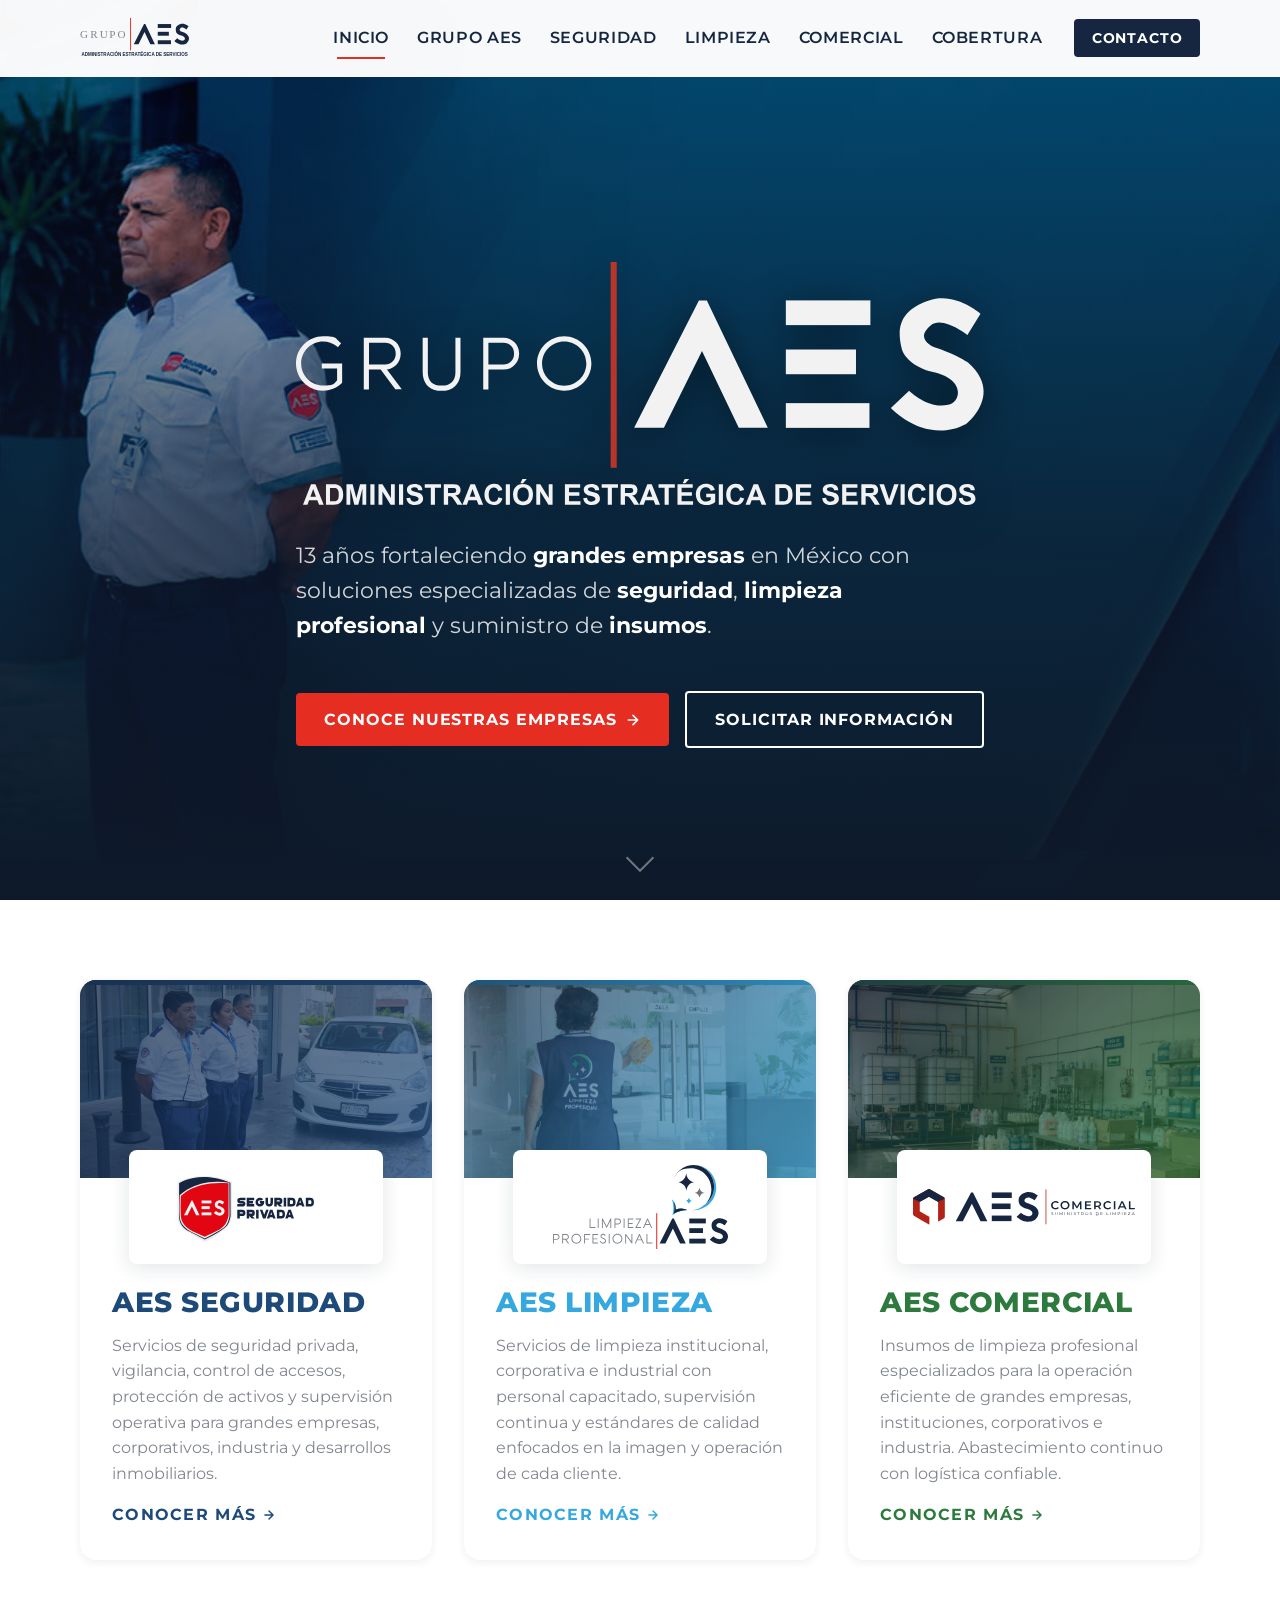
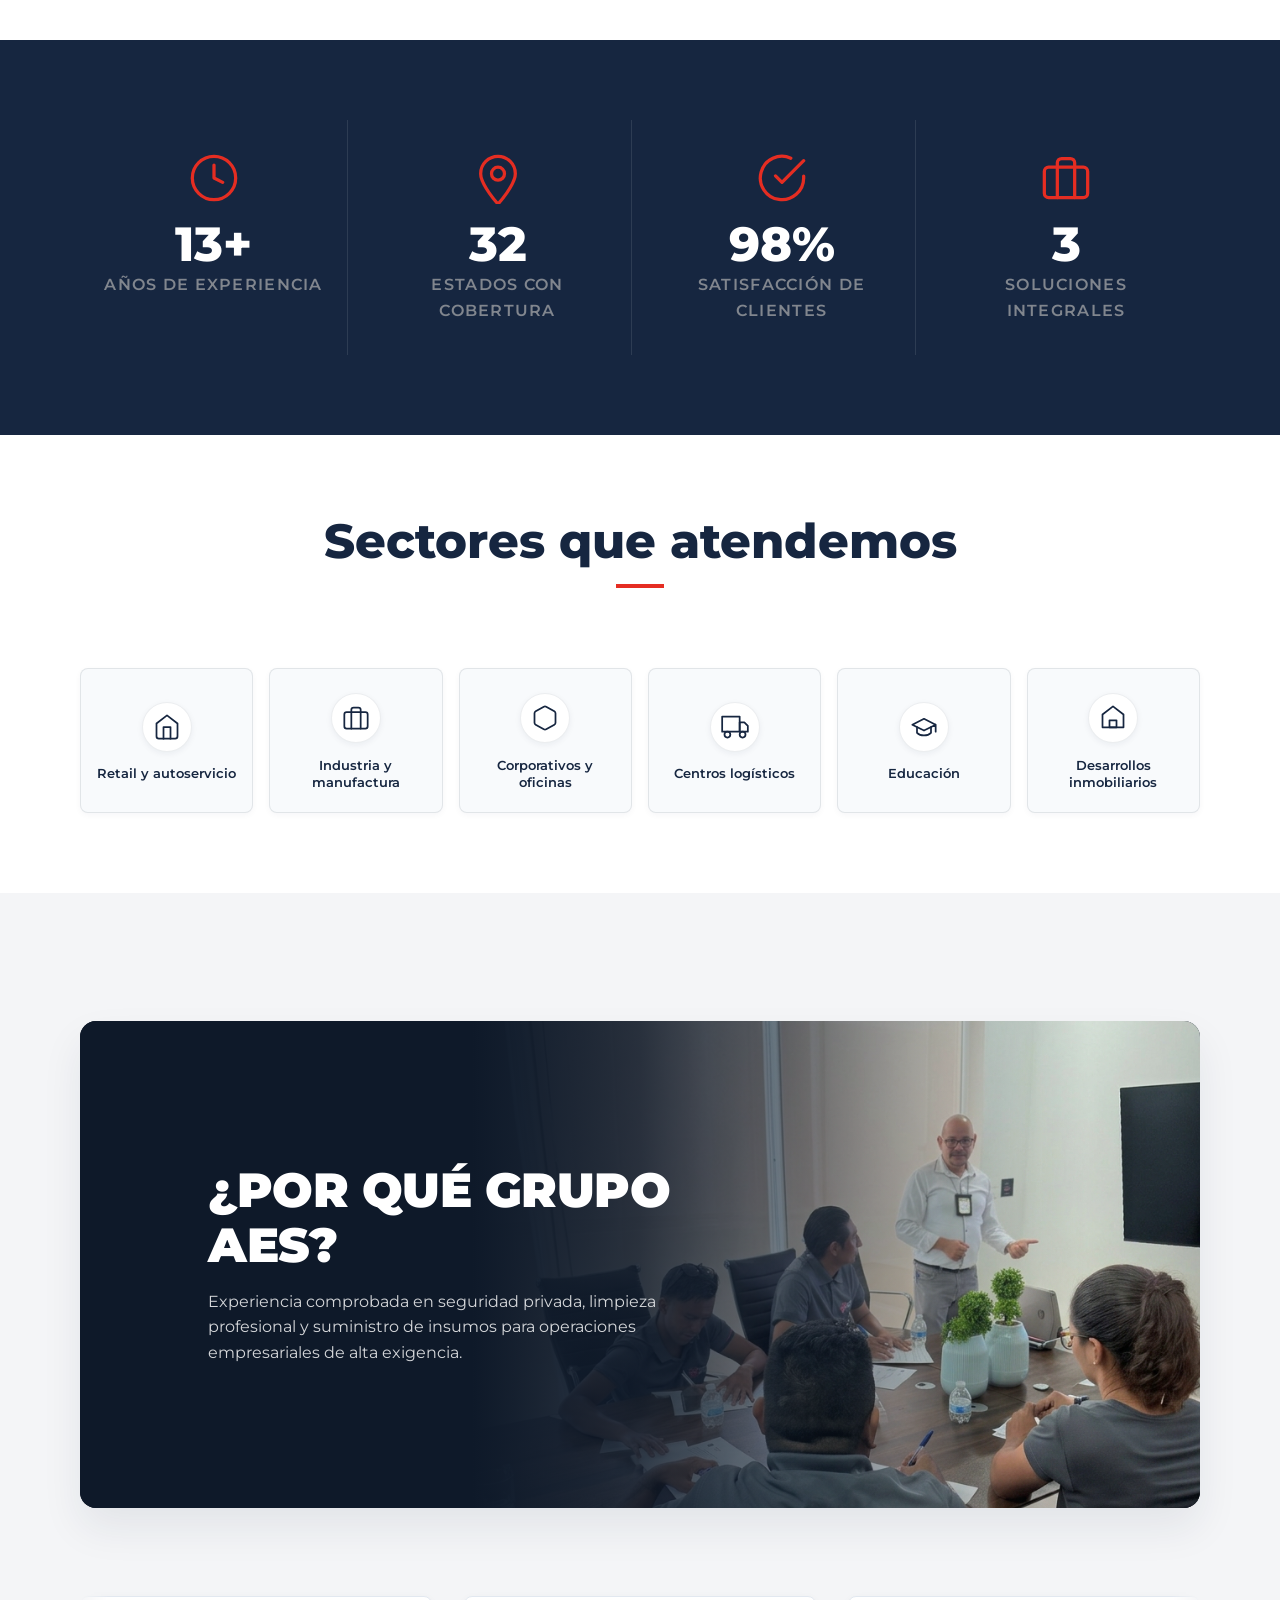
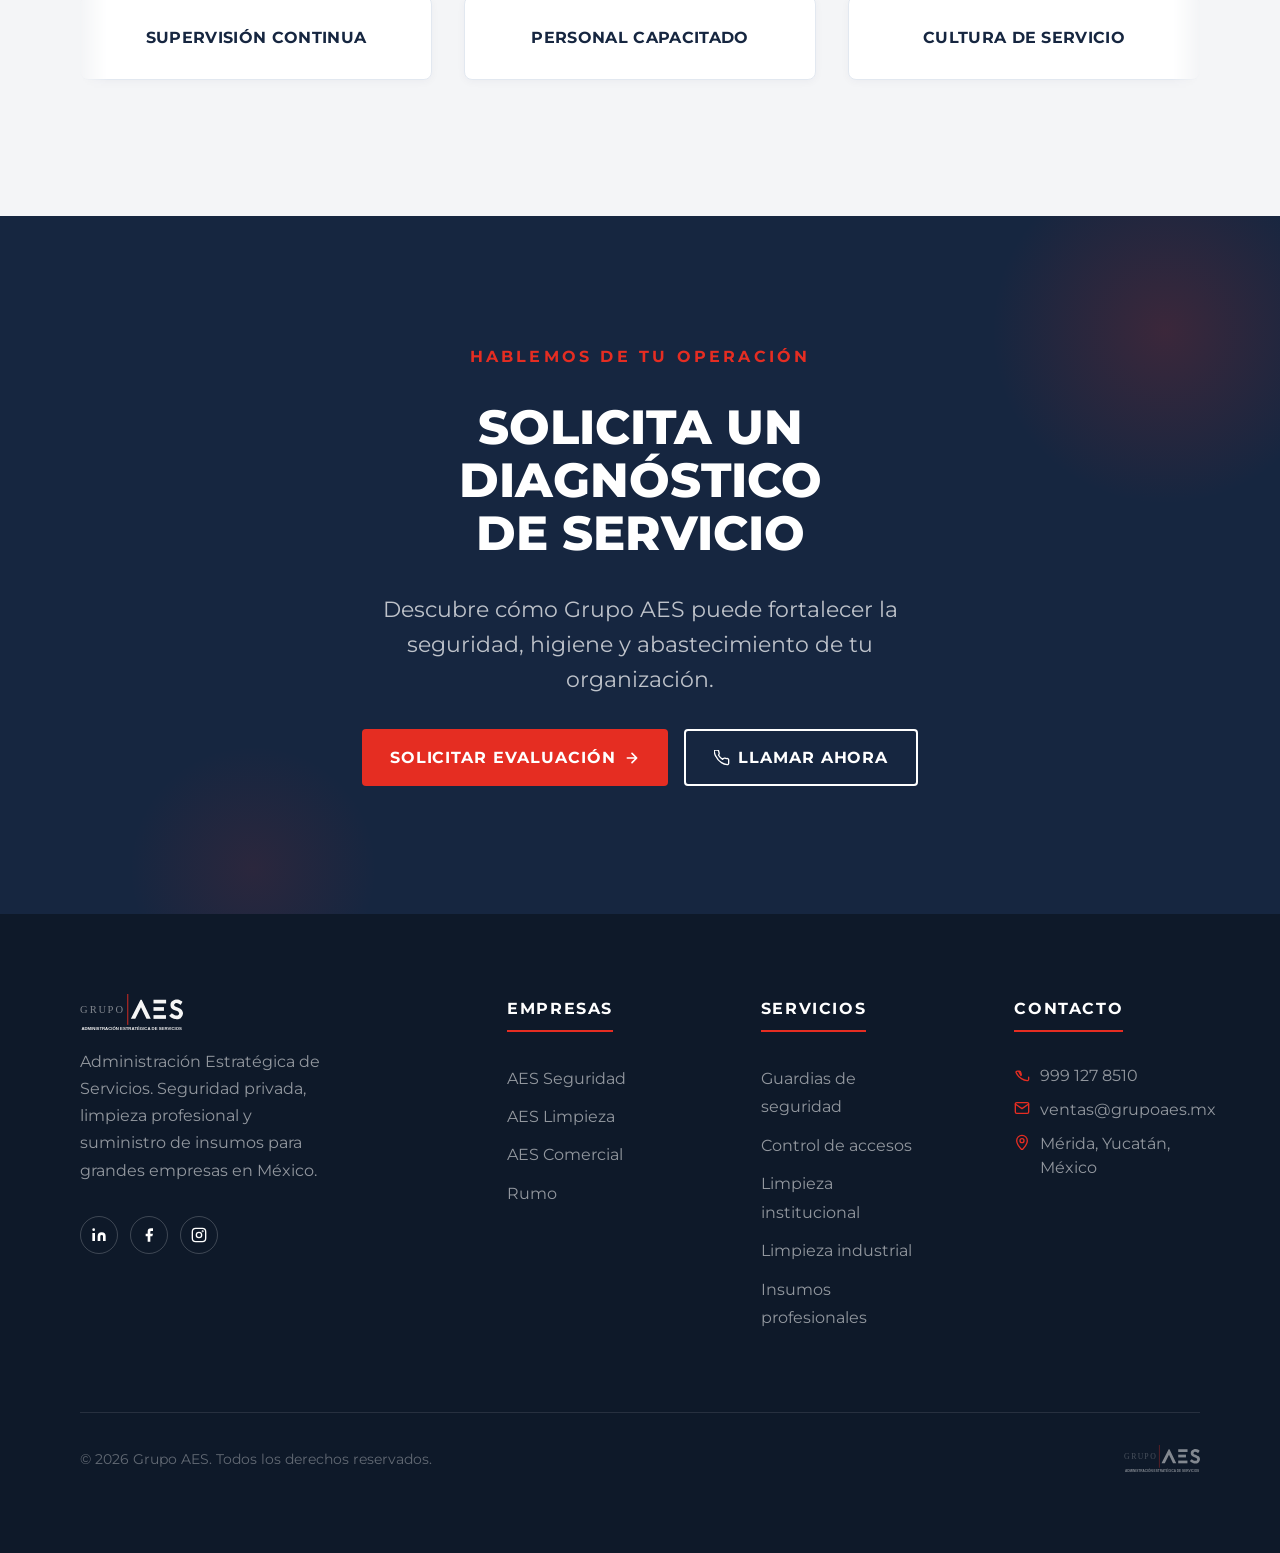
==== docs/index.html @ 46107d0e "feat(home): convert diferenciadores cards to infinite auto-scrolling carousel with pause on hover" ====
<!DOCTYPE html>
<html lang="es-MX">

<head>
  <meta charset="UTF-8">
  <meta name="viewport" content="width=device-width, initial-scale=1.0">
  <meta name="description"
    content="Grupo AES — Administración Estratégica de Servicios. Seguridad privada, limpieza profesional y suministro de insumos para grandes empresas en México. 13 años de experiencia.">

  <!-- SEO -->
  <title>Grupo AES | Seguridad Privada, Limpieza Profesional y Suministro de Insumos para Grandes Empresas</title>
  <link rel="canonical" href="https://grupoaes.mx/">

  <!-- Google Fonts -->
  <link rel="preconnect" href="https://fonts.googleapis.com">
  <link rel="preconnect" href="https://fonts.gstatic.com" crossorigin>
  <link
    href="https://fonts.googleapis.com/css2?family=Montserrat:ital,wght@0,300;0,400;0,500;0,600;0,700;1,300;1,400;1,500;1,600;1,700&display=swap"
    rel="stylesheet">

  <!-- Styles -->
  <link rel="stylesheet" href="css/styles.css">

  <!-- Reveal animation styles -->
  <style>
    .reveal {
      opacity: 0;
      transform: translateY(24px);
      transition: opacity 0.6s ease, transform 0.6s ease;
    }

    .reveal.revealed {
      opacity: 1;
      transform: none;
    }

    .reveal--delay-1 {
      transition-delay: 0.1s;
    }

    .reveal--delay-2 {
      transition-delay: 0.2s;
    }

    .reveal--delay-3 {
      transition-delay: 0.3s;
    }

    .reveal--delay-4 {
      transition-delay: 0.4s;
    }
  </style>
</head>

<body>

  <!-- ============================================================ -->
  <!-- HEADER / NAV                                                  -->
  <!-- ============================================================ -->
  <header class="site-header" role="banner">
    <div class="container">
      <div class="header-inner">

        <!-- Logo -->
        <a href="#inicio" class="site-logo" aria-label="Grupo AES — Inicio">
          <img src="assets/logos/grupo-aes-claro.svg" alt="Grupo AES — Administración Estratégica de Servicios"
            width="220" height="40" fetchpriority="high">
        </a>

        <!-- Nav -->
        <nav class="site-nav" id="main-nav" aria-label="Navegación principal">
          <a class="nav-link active" href="#inicio">Inicio</a>
          <a class="nav-link" href="#empresas">Grupo AES</a>
          <a class="nav-link" href="seguridad.html">Seguridad</a>
          <a class="nav-link" href="limpieza.html">Limpieza</a>
          <a class="nav-link" href="comercial.html">Comercial</a>
          <a class="nav-link" href="#industrias">Cobertura</a>
          <a class="nav-cta" href="#contacto">Contacto</a>
        </nav>

        <!-- Hamburger (mobile) -->
        <button class="nav-toggle" aria-expanded="false" aria-controls="main-nav" aria-label="Abrir menú de navegación">
          <span class="nav-toggle__bar"></span>
          <span class="nav-toggle__bar"></span>
          <span class="nav-toggle__bar"></span>
        </button>

      </div>
    </div>
  </header>


  <!-- ============================================================ -->
  <!-- HERO                                                          -->
  <!-- ============================================================ -->
  <section id="inicio" class="hero">

    <!-- Background image (Fallback) -->
    <img class="hero__bg" src="assets/images/home_hero.jpg" alt="" role="presentation" width="1920" height="1080"
      fetchpriority="high" loading="eager">

    <!-- Background video (YouTube Loop via JS without playlist param) -->
    <div class="hero__video-wrapper" aria-hidden="true">
      <div id="hero-yt-player"></div>
    </div>

    <!-- Overlay gradient -->
    <div class="hero__overlay" aria-hidden="true"></div>

    <div class="container">
      <div class="hero__content">

        <!-- H1 SEO con Logo Central -->
        <h1 class="hero__title hero__title--logo">
          <img src="assets/logos/aes-oscuro-central.svg" alt="Grupo AES — Administración Estratégica de Servicios"
            class="hero__brand-logo-img" width="760" height="269" fetchpriority="high" loading="eager">
          <span class="sr-only">Grupo AES — Administración Estratégica de Servicios</span>
        </h1>

        <p class="hero__subtitle">
          13 años fortaleciendo <strong>grandes empresas</strong> en México con soluciones especializadas
          de <strong>seguridad</strong>, <strong>limpieza profesional</strong> y suministro de <strong>insumos</strong>.
        </p>

        <div class="hero__actions">
          <a href="#empresas" class="btn btn--primary">
            Conoce nuestras empresas
            <svg width="16" height="16" viewBox="0 0 24 24" fill="none" stroke="currentColor" stroke-width="2.5"
              stroke-linecap="round" stroke-linejoin="round" aria-hidden="true">
              <path d="M5 12h14M12 5l7 7-7 7" />
            </svg>
          </a>
          <a href="#contacto" class="btn btn--outline">Solicitar información</a>
        </div>

      </div>
    </div>

    <!-- Scroll indicator -->
    <div class="hero__scroll" aria-hidden="true">
      <span class="hero__scroll-arrow"></span>
    </div>

  </section>


  <!-- ============================================================ -->
  <!-- NUESTRAS EMPRESAS                                             -->
  <!-- ============================================================ -->
  <section id="empresas" class="section empresas">
    <div class="container">

      <div class="empresas__grid">

        <!-- AES Seguridad -->
        <article id="seguridad" class="empresa-card empresa-card--seguridad reveal reveal--delay-1">
          <div class="empresa-card__image-wrap">
            <span class="empresa-card__accent"></span>
            <div class="empresa-card__overlay"></div>
            <img src="assets/images/nuesttras_empresas_aes_seguridad.jpg"
              alt="Guardia de seguridad en acceso corporativo — AES Seguridad" width="600" height="450" loading="lazy">
          </div>
          <div class="empresa-card__body">
            <div class="empresa-card__logo-badge">
              <img class="empresa-card__logo" src="assets/logos/aes-seguridad.svg" alt="AES Seguridad" width="180"
                height="36" loading="lazy">
            </div>
            <h3 class="empresa-card__title">AES Seguridad</h3>
            <p class="empresa-card__desc">
              Servicios de seguridad privada, vigilancia, control de accesos, protección
              de activos y supervisión operativa para grandes empresas, corporativos, industria
              y desarrollos inmobiliarios.
            </p>
            <a href="seguridad.html" class="empresa-card__link">
              Conocer más
              <svg class="arrow" width="14" height="14" viewBox="0 0 24 24" fill="none" stroke="currentColor"
                stroke-width="2.5" stroke-linecap="round" stroke-linejoin="round" aria-hidden="true">
                <path d="M5 12h14M12 5l7 7-7 7" />
              </svg>
            </a>
          </div>
        </article>

        <!-- AES Limpieza -->
        <article id="limpieza" class="empresa-card empresa-card--limpieza reveal reveal--delay-2">
          <div class="empresa-card__image-wrap">
            <span class="empresa-card__accent"></span>
            <div class="empresa-card__overlay"></div>
            <img src="assets/images/nuestras_empresas_aes_limpieza.jpg"
              alt="Personal de limpieza profesional en oficina — AES Limpieza" width="600" height="450" loading="lazy">
          </div>
          <div class="empresa-card__body">
            <div class="empresa-card__logo-badge">
              <img class="empresa-card__logo" src="assets/logos/aes-limpieza.svg" alt="AES Limpieza" width="180"
                height="36" loading="lazy">
            </div>
            <h3 class="empresa-card__title">AES Limpieza</h3>
            <p class="empresa-card__desc">
              Servicios de limpieza institucional, corporativa e industrial con personal
              capacitado, supervisión continua y estándares de calidad enfocados en la
              imagen y operación de cada cliente.
            </p>
            <a href="limpieza.html" class="empresa-card__link">
              Conocer más
              <svg class="arrow" width="14" height="14" viewBox="0 0 24 24" fill="none" stroke="currentColor"
                stroke-width="2.5" stroke-linecap="round" stroke-linejoin="round" aria-hidden="true">
                <path d="M5 12h14M12 5l7 7-7 7" />
              </svg>
            </a>
          </div>
        </article>

        <!-- AES Comercial -->
        <article id="comercial" class="empresa-card empresa-card--comercial reveal reveal--delay-3">
          <div class="empresa-card__image-wrap">
            <span class="empresa-card__accent"></span>
            <div class="empresa-card__overlay"></div>
            <img src="assets/images/nuestras_empresas_aes_comercial.jpg"
              alt="Almacén con insumos organizados — AES Comercial" width="600" height="450" loading="lazy">
          </div>
          <div class="empresa-card__body">
            <div class="empresa-card__logo-badge">
              <img class="empresa-card__logo" src="assets/logos/aes-comercial-azul.svg" alt="AES Comercial" width="180"
                height="36" loading="lazy">
            </div>
            <h3 class="empresa-card__title">AES Comercial</h3>
            <p class="empresa-card__desc">
              Insumos de limpieza profesional especializados para la operación eficiente
              de grandes empresas, instituciones, corporativos e industria. Abastecimiento continuo
              con logística confiable.
            </p>
            <a href="comercial.html" class="empresa-card__link">
              Conocer más
              <svg class="arrow" width="14" height="14" viewBox="0 0 24 24" fill="none" stroke="currentColor"
                stroke-width="2.5" stroke-linecap="round" stroke-linejoin="round" aria-hidden="true">
                <path d="M5 12h14M12 5l7 7-7 7" />
              </svg>
            </a>
            <!-- Rumo submarca badge - Oculto temporalmente hasta registro oficial de marca
          <span class="empresa-card__submarca">
            <img src="assets/logos/rumo.svg" alt="" width="36" height="14" loading="lazy" aria-hidden="true">
            Incluye marca Rumo
          </span>
          -->
          </div>
        </article>

      </div>
    </div>
  </section>


  <!-- ============================================================ -->
  <!-- DIFERENCIADORES                                               -->
  <!-- ============================================================ -->
  <section class="diferenciadores" aria-label="Nuestros diferenciadores">
    <div class="container">
      <div class="diferenciadores__grid">

        <div class="diferenciador-item reveal">
          <div class="diferenciador-item__icon" aria-hidden="true">
            <svg viewBox="0 0 24 24" fill="none" stroke="currentColor" stroke-width="1.5" stroke-linecap="round"
              stroke-linejoin="round">
              <circle cx="12" cy="12" r="10" />
              <polyline points="12 6 12 12 16 14" />
            </svg>
          </div>
          <span class="diferenciador-item__value">13+</span>
          <span class="diferenciador-item__label">Años de experiencia</span>
        </div>

        <div class="diferenciador-item reveal reveal--delay-1">
          <div class="diferenciador-item__icon" aria-hidden="true">
            <svg viewBox="0 0 24 24" fill="none" stroke="currentColor" stroke-width="1.5" stroke-linecap="round"
              stroke-linejoin="round">
              <circle cx="12" cy="10" r="3" />
              <path d="M12 2a8 8 0 0 0-8 8c0 5.25 8 14 8 14s8-8.75 8-14a8 8 0 0 0-8-8z" />
            </svg>
          </div>
          <span class="diferenciador-item__value">32</span>
          <span class="diferenciador-item__label">Estados con cobertura</span>
        </div>

        <div class="diferenciador-item reveal reveal--delay-2">
          <div class="diferenciador-item__icon" aria-hidden="true">
            <svg viewBox="0 0 24 24" fill="none" stroke="currentColor" stroke-width="1.5" stroke-linecap="round"
              stroke-linejoin="round">
              <path d="M22 11.08V12a10 10 0 1 1-5.93-9.14" />
              <polyline points="22 4 12 14.01 9 11.01" />
            </svg>
          </div>
          <span class="diferenciador-item__value">98%</span>
          <span class="diferenciador-item__label">Satisfacción de clientes</span>
        </div>

        <div class="diferenciador-item reveal reveal--delay-3">
          <div class="diferenciador-item__icon" aria-hidden="true">
            <svg viewBox="0 0 24 24" fill="none" stroke="currentColor" stroke-width="1.5" stroke-linecap="round"
              stroke-linejoin="round">
              <rect x="2" y="7" width="20" height="14" rx="2" ry="2" />
              <path d="M16 21V5a2 2 0 0 0-2-2h-4a2 2 0 0 0-2 2v16" />
            </svg>
          </div>
          <span class="diferenciador-item__value">3</span>
          <span class="diferenciador-item__label">Soluciones integrales</span>
        </div>

      </div>
    </div>
  </section>


  <!-- ============================================================ -->
  <!-- INDUSTRIAS QUE ATENDEMOS                                     -->
  <!-- ============================================================ -->
  <section id="industrias" class="section industrias">
    <div class="container">

      <div class="industrias__header reveal">
        <h2 class="section-title">Sectores que atendemos</h2>
        <div class="section-divider section-divider--center"></div>
      </div>

      <div class="industrias__grid">

        <div class="industria-item reveal reveal--delay-1" data-industry="retail" role="button" tabindex="0"
          aria-expanded="false" aria-controls="industrias-details">
          <div class="industria-item__icon" aria-hidden="true">
            <svg viewBox="0 0 24 24" fill="none" stroke="currentColor" stroke-width="1.5" stroke-linecap="round"
              stroke-linejoin="round">
              <path d="M3 9l9-7 9 7v11a2 2 0 01-2 2H5a2 2 0 01-2-2z" />
              <polyline points="9 22 9 12 15 12 15 22" />
            </svg>
          </div>
          <span class="industria-item__label">Retail y autoservicio</span>
        </div>

        <div class="industria-item reveal reveal--delay-1" data-industry="manufactura" role="button" tabindex="0"
          aria-expanded="false" aria-controls="industrias-details">
          <div class="industria-item__icon" aria-hidden="true">
            <svg viewBox="0 0 24 24" fill="none" stroke="currentColor" stroke-width="1.5" stroke-linecap="round"
              stroke-linejoin="round">
              <rect x="2" y="7" width="20" height="14" rx="2" ry="2" />
              <path d="M16 21V5a2 2 0 00-2-2h-4a2 2 0 00-2 2v16" />
            </svg>
          </div>
          <span class="industria-item__label">Industria y manufactura</span>
        </div>

        <div class="industria-item reveal reveal--delay-2" data-industry="corporativo" role="button" tabindex="0"
          aria-expanded="false" aria-controls="industrias-details">
          <div class="industria-item__icon" aria-hidden="true">
            <svg viewBox="0 0 24 24" fill="none" stroke="currentColor" stroke-width="1.5" stroke-linecap="round"
              stroke-linejoin="round">
              <path
                d="M21 16V8a2 2 0 00-1-1.73l-7-4a2 2 0 00-2 0l-7 4A2 2 0 003 8v8a2 2 0 001 1.73l7 4a2 2 0 002 0l7-4A2 2 0 0021 16z" />
            </svg>
          </div>
          <span class="industria-item__label">Corporativos y oficinas</span>
        </div>

        <div class="industria-item reveal reveal--delay-2" data-industry="logistica" role="button" tabindex="0"
          aria-expanded="false" aria-controls="industrias-details">
          <div class="industria-item__icon" aria-hidden="true">
            <svg viewBox="0 0 24 24" fill="none" stroke="currentColor" stroke-width="1.5" stroke-linecap="round"
              stroke-linejoin="round">
              <rect x="1" y="3" width="15" height="13" />
              <polygon points="16 8 20 8 23 11 23 16 16 16 16 8" />
              <circle cx="5.5" cy="18.5" r="2.5" />
              <circle cx="18.5" cy="18.5" r="2.5" />
            </svg>
          </div>
          <span class="industria-item__label">Centros logísticos</span>
        </div>

        <div class="industria-item reveal reveal--delay-3" data-industry="educacion" role="button" tabindex="0"
          aria-expanded="false" aria-controls="industrias-details">
          <div class="industria-item__icon" aria-hidden="true">
            <svg viewBox="0 0 24 24" fill="none" stroke="currentColor" stroke-width="1.5" stroke-linecap="round"
              stroke-linejoin="round">
              <path d="M22 10v6M2 10l10-5 10 5-10 5z" />
              <path d="M6 12v5c3 3 9 3 12 0v-5" />
            </svg>
          </div>
          <span class="industria-item__label">Educación</span>
        </div>

        <div class="industria-item reveal reveal--delay-3" data-industry="inmobiliario" role="button" tabindex="0"
          aria-expanded="false" aria-controls="industrias-details">
          <div class="industria-item__icon" aria-hidden="true">
            <svg viewBox="0 0 24 24" fill="none" stroke="currentColor" stroke-width="1.5" stroke-linecap="round"
              stroke-linejoin="round">
              <polygon points="3 9 12 2 21 9 21 20 3 20 3 9" />
              <rect x="9" y="14" width="6" height="6" rx="0" />
            </svg>
          </div>
          <span class="industria-item__label">Desarrollos inmobiliarios</span>
        </div>

      </div>

      <!-- Modal de Detalles de Industrias -->
      <div class="industrias__modal" id="industrias-modal" aria-hidden="true" role="dialog"
        aria-labelledby="industrias-title">
        <div class="industrias__modal-backdrop" id="industrias-backdrop"></div>
        <div class="industrias__modal-content">
          <button class="industrias__modal-close" id="industrias-close" aria-label="Cerrar detalles">
            <svg viewBox="0 0 24 24" fill="none" stroke="currentColor" stroke-width="2" stroke-linecap="round"
              stroke-linejoin="round">
              <line x1="18" y1="6" x2="6" y2="18" />
              <line x1="6" y1="6" x2="18" y2="18" />
            </svg>
          </button>
          <div class="industrias__modal-layout">
            <div class="industrias__modal-image-col">
              <img id="industrias-modal-img" class="industrias__modal-img" src="" alt="">
            </div>
            <div class="industrias__modal-info-col">
              <h3 class="industrias__modal-title" id="industrias-title"></h3>
              <div class="industrias__modal-grid">
                <div class="industrias__modal-col col-seguridad">
                  <div class="col-header">
                    <span class="col-header__icon col-header__icon--seguridad" aria-hidden="true">
                      <svg viewBox="0 0 24 24" fill="none" stroke="currentColor" stroke-width="2.5"
                        stroke-linecap="round" stroke-linejoin="round">
                        <path d="M12 22s8-4 8-10V5l-8-3-8 3v7c0 6 8 10 8 10z" />
                      </svg>
                    </span>
                    AES Seguridad
                  </div>
                  <p class="col-text" id="ind-desc-seguridad"></p>
                </div>
                <div class="industrias__modal-col col-limpieza">
                  <div class="col-header">
                    <span class="col-header__icon col-header__icon--limpieza" aria-hidden="true">
                      <svg viewBox="0 0 24 24" fill="none" stroke="currentColor" stroke-width="2.5"
                        stroke-linecap="round" stroke-linejoin="round">
                        <circle cx="12" cy="12" r="10" />
                        <path d="M8 12s1 2 4 2 4-2 4-2" />
                        <line x1="9" y1="9" x2="9.01" y2="9" />
                        <line x1="15" y1="9" x2="15.01" y2="9" />
                      </svg>
                    </span>
                    AES Limpieza
                  </div>
                  <p class="col-text" id="ind-desc-limpieza"></p>
                </div>
                <div class="industrias__modal-col col-comercial">
                  <div class="col-header">
                    <span class="col-header__icon col-header__icon--comercial" aria-hidden="true">
                      <svg viewBox="0 0 24 24" fill="none" stroke="currentColor" stroke-width="2.5"
                        stroke-linecap="round" stroke-linejoin="round">
                        <path d="M6 2L3 6v14a2 2 0 002 2h14a2 2 0 002-2V6l-3-4z" />
                        <line x1="3" y1="6" x2="21" y2="6" />
                        <path d="M16 10a4 4 0 01-8 0" />
                      </svg>
                    </span>
                    AES Comercial
                  </div>
                  <p class="col-text" id="ind-desc-comercial"></p>
                </div>
              </div>
            </div>
          </div>
        </div>
      </div>
    </div>
  </section>


  <!-- ============================================================ -->
  <!-- ¿POR QUÉ GRUPO AES?                                          -->
  <!-- ============================================================ -->
  <section class="section por-que">
    <div class="container">

      <!-- Banner Cinemático Principal con Texto Superpuesto (2:1 en desktop) -->
      <div class="por-que__banner reveal">
        <img src="assets/images/home_por_que_aes.jpg" alt="Equipo profesional de Grupo AES en operaciones y supervisión"
          width="1200" height="600" loading="lazy">
        <!-- Overlay de degradado horizontal (izquierda semiopaca a derecha transparente) -->
        <div class="por-que__banner-overlay"></div>

        <!-- Contenido superpuesto sobre la foto -->
        <div class="por-que__banner-content">
          <h2 class="por-que__banner-title">¿Por qué Grupo AES?</h2>
          <p class="por-que__banner-subtitle">
            Experiencia comprobada en seguridad privada, limpieza profesional y suministro de insumos para operaciones
            empresariales de alta exigencia.
          </p>
        </div>
      </div>

      <!-- Carrusel Infinito de Diferenciadores (Tarjetas) -->
      <div class="por-que__carousel reveal reveal--delay-2" aria-label="Diferenciadores de Grupo AES">
        <div class="por-que__track">
          <!-- Grupo 1 -->
          <div class="por-que__track-group">
            <div class="por-que__card">
              <h3 class="por-que__card-title">Supervisión continua</h3>
            </div>
            <div class="por-que__card">
              <h3 class="por-que__card-title">Personal capacitado</h3>
            </div>
            <div class="por-que__card">
              <h3 class="por-que__card-title">Cultura de servicio</h3>
            </div>
            <div class="por-que__card">
              <h3 class="por-que__card-title">Atención personalizada</h3>
            </div>
            <div class="por-que__card">
              <h3 class="por-que__card-title">Soluciones integrales</h3>
            </div>
            <div class="por-que__card">
              <h3 class="por-que__card-title">Enfoque preventivo</h3>
            </div>
          </div>
          <!-- Grupo 2 (Clon para bucle continuo infinito) -->
          <div class="por-que__track-group" aria-hidden="true">
            <div class="por-que__card">
              <h3 class="por-que__card-title">Supervisión continua</h3>
            </div>
            <div class="por-que__card">
              <h3 class="por-que__card-title">Personal capacitado</h3>
            </div>
            <div class="por-que__card">
              <h3 class="por-que__card-title">Cultura de servicio</h3>
            </div>
            <div class="por-que__card">
              <h3 class="por-que__card-title">Atención personalizada</h3>
            </div>
            <div class="por-que__card">
              <h3 class="por-que__card-title">Soluciones integrales</h3>
            </div>
            <div class="por-que__card">
              <h3 class="por-que__card-title">Enfoque preventivo</h3>
            </div>
          </div>
        </div>
      </div>
    </div>
  </section>


  <!-- ============================================================ -->
  <!-- CTA FINAL                                                     -->
  <!-- ============================================================ -->
  <section id="contacto" class="cta-final">
    <div class="container">
      <div class="cta-final__inner reveal">
        <span class="cta-final__label">Hablemos de tu operación</span>
        <h2 class="cta-final__title">
          Solicita un diagnóstico<br>de servicio
        </h2>
        <p class="cta-final__body">
          Descubre cómo Grupo AES puede fortalecer la seguridad, higiene y abastecimiento
          de tu organización.
        </p>
        <div class="cta-final__actions">
          <a href="mailto:ventas@grupoaes.mx" class="btn btn--primary">
            Solicitar evaluación
            <svg width="16" height="16" viewBox="0 0 24 24" fill="none" stroke="currentColor" stroke-width="2.5"
              stroke-linecap="round" stroke-linejoin="round" aria-hidden="true">
              <path d="M5 12h14M12 5l7 7-7 7" />
            </svg>
          </a>
          <a href="tel:+529991278510" class="btn btn--outline">
            <svg width="16" height="16" viewBox="0 0 24 24" fill="none" stroke="currentColor" stroke-width="2"
              stroke-linecap="round" stroke-linejoin="round" aria-hidden="true">
              <path
                d="M22 16.92v3a2 2 0 01-2.18 2 19.79 19.79 0 01-8.63-3.07A19.5 19.5 0 013.07 9.8 19.79 19.79 0 01.18 1.18 2 2 0 012 0h3a2 2 0 012 1.72c.127.96.361 1.903.7 2.81a2 2 0 01-.45 2.11L6.91 7.91a16 16 0 006.07 6.07l1.27-1.27a2 2 0 012.11-.45c.907.339 1.85.573 2.81.7A2 2 0 0122 14.92z" />
            </svg>
            Llamar ahora
          </a>
        </div>
      </div>
    </div>
  </section>


  <!-- ============================================================ -->
  <!-- FOOTER                                                        -->
  <!-- ============================================================ -->
  <footer class="site-footer" role="contentinfo">
    <div class="container">

      <div class="footer-grid">

        <!-- Brand -->
        <div class="footer-brand">
          <img class="footer-brand__logo" src="assets/logos/grupo-aes-oscuro.svg" alt="Grupo AES" width="200"
            height="38" loading="lazy">
          <p class="footer-brand__desc">
            Administración Estratégica de Servicios. Seguridad privada, limpieza
            profesional y suministro de insumos para grandes empresas en México.
          </p>
          <div class="footer-socials">
            <!-- LinkedIn -->
            <a href="#" class="footer-social-link" aria-label="LinkedIn de Grupo AES">
              <svg viewBox="0 0 24 24" fill="currentColor" aria-hidden="true">
                <path d="M16 8a6 6 0 016 6v7h-4v-7a2 2 0 00-2-2 2 2 0 00-2 2v7h-4v-7a6 6 0 016-6zM2 9h4v12H2z" />
                <circle cx="4" cy="4" r="2" />
              </svg>
            </a>
            <!-- Facebook -->
            <a href="#" class="footer-social-link" aria-label="Facebook de Grupo AES">
              <svg viewBox="0 0 24 24" fill="currentColor" aria-hidden="true">
                <path d="M18 2h-3a5 5 0 00-5 5v3H7v4h3v8h4v-8h3l1-4h-4V7a1 1 0 011-1h3z" />
              </svg>
            </a>
            <!-- Instagram -->
            <a href="#" class="footer-social-link" aria-label="Instagram de Grupo AES">
              <svg viewBox="0 0 24 24" fill="none" stroke="currentColor" stroke-width="2" stroke-linecap="round"
                stroke-linejoin="round" aria-hidden="true">
                <rect x="2" y="2" width="20" height="20" rx="5" ry="5" />
                <circle cx="12" cy="12" r="4" />
                <circle cx="17.5" cy="6.5" r="0.5" fill="currentColor" />
              </svg>
            </a>
          </div>
        </div>

        <!-- Empresas -->
        <div class="footer-col">
          <h3 class="footer-col__title">Empresas</h3>
          <ul class="footer-col__links">
            <li><a class="footer-col__link" href="#">AES Seguridad</a></li>
            <li><a class="footer-col__link" href="#">AES Limpieza</a></li>
            <li><a class="footer-col__link" href="#">AES Comercial</a></li>
            <li><a class="footer-col__link" href="#">Rumo</a></li>
          </ul>
        </div>

        <!-- Servicios -->
        <div class="footer-col">
          <h3 class="footer-col__title">Servicios</h3>
          <ul class="footer-col__links">
            <li><a class="footer-col__link" href="#">Guardias de seguridad</a></li>
            <li><a class="footer-col__link" href="#">Control de accesos</a></li>
            <li><a class="footer-col__link" href="#">Limpieza institucional</a></li>
            <li><a class="footer-col__link" href="#">Limpieza industrial</a></li>
            <li><a class="footer-col__link" href="#">Insumos profesionales</a></li>
          </ul>
        </div>

        <!-- Contacto -->
        <div class="footer-col">
          <h3 class="footer-col__title">Contacto</h3>
          <div class="footer-contact-item">
            <svg viewBox="0 0 24 24" fill="none" stroke="currentColor" stroke-width="2" stroke-linecap="round"
              stroke-linejoin="round" aria-hidden="true">
              <path
                d="M22 16.92v3a2 2 0 01-2.18 2 19.79 19.79 0 01-8.63-3.07A19.5 19.5 0 013.07 9.8a2 2 0 012-2.18h3a2 2 0 012 1.72c.127.96.361 1.903.7 2.81a2 2 0 01-.45 2.11L6.91 7.91" />
            </svg>
            <span>999 127 8510</span>
          </div>
          <div class="footer-contact-item">
            <svg viewBox="0 0 24 24" fill="none" stroke="currentColor" stroke-width="2" stroke-linecap="round"
              stroke-linejoin="round" aria-hidden="true">
              <path d="M4 4h16c1.1 0 2 .9 2 2v12c0 1.1-.9 2-2 2H4c-1.1 0-2-.9-2-2V6c0-1.1.9-2 2-2z" />
              <polyline points="22,6 12,13 2,6" />
            </svg>
            <span>ventas@grupoaes.mx</span>
          </div>
          <div class="footer-contact-item">
            <svg viewBox="0 0 24 24" fill="none" stroke="currentColor" stroke-width="2" stroke-linecap="round"
              stroke-linejoin="round" aria-hidden="true">
              <circle cx="12" cy="10" r="3" />
              <path d="M12 2a8 8 0 0 0-8 8c0 5.25 8 14 8 14s8-8.75 8-14a8 8 0 0 0-8-8z" />
            </svg>
            <span>Mérida, Yucatán, México</span>
          </div>
        </div>

      </div>

      <!-- Bottom bar -->
      <div class="footer-bottom">
        <span class="footer-bottom__copy">
          &copy; 2026 Grupo AES. Todos los derechos reservados.
        </span>
        <div class="footer-bottom__logo">
          <img src="assets/logos/grupo-aes-oscuro.svg" alt="Grupo AES" width="100" height="20" loading="lazy">
        </div>
      </div>

    </div>
  </footer>


  <!-- Scripts -->
  <script src="js/main.js?v=1.0.1" defer></script>

</body>

</html>
---- docs/css/styles.css ----
/* ============================================================
   GRUPO AES — BOCETO HOME
   styles.css — Design tokens, reset, layout, componentes
   ============================================================ */

/* ------------------------------------------------------------ */
/* 1. DESIGN TOKENS                                             */
/* ------------------------------------------------------------ */
:root {
  /* Brand — Grupo AES */
  --color-navy:       #162640;
  --color-navy-dark:  #0e1929;
  --color-navy-mid:   #1f3557;
  --color-red:        #e52d22;
  --color-red-dark:   #c02218;
  --color-gray:       #81868e;
  --color-gray-light: #d4d6d9;
  --color-light:      #f4f5f7;
  --color-white:      #ffffff;

  /* Empresa accent colors */
  --color-seguridad:  #1e4a7a;
  --color-limpieza:   #35a8e0;
  --color-comercial:  #2d7a3e;

  /* Typography */
  --font-heading:  'Montserrat', sans-serif;
  --font-body:     'Montserrat', sans-serif;

  /* Font sizes (fluid with clamp) */
  --text-xs:   clamp(0.75rem,  1.5vw, 0.875rem);
  --text-sm:   clamp(0.875rem, 2vw,   1rem);
  --text-base: clamp(1rem,     2vw,   1.125rem);
  --text-lg:   clamp(1.125rem, 2.5vw, 1.375rem);
  --text-xl:   clamp(1.25rem,  3vw,   1.75rem);
  --text-2xl:  clamp(1.5rem,   4vw,   2.25rem);
  --text-3xl:  clamp(2rem,     5vw,   3rem);
  --text-4xl:  clamp(2.5rem,   6vw,   4rem);
  --text-hero: clamp(2.75rem,  7vw,   5rem);

  /* Spacing */
  --space-xs:  0.5rem;
  --space-sm:  1rem;
  --space-md:  2rem;
  --space-lg:  3rem;
  --space-xl:  5rem;
  --space-2xl: 8rem;

  /* Layout */
  --container-max: 1200px;
  --container-pad: clamp(1rem, 5vw, 2.5rem);

  /* Radii */
  --radius-sm:  4px;
  --radius-md:  8px;
  --radius-lg:  16px;

  /* Transitions */
  --ease-default: 0.25s ease;
  --ease-slow:    0.4s ease;

  /* Shadows */
  --shadow-sm: 0 2px 8px rgba(22, 38, 64, 0.08);
  --shadow-md: 0 4px 20px rgba(22, 38, 64, 0.12);
  --shadow-lg: 0 8px 40px rgba(22, 38, 64, 0.18);
}


/* ------------------------------------------------------------ */
/* 2. RESET & BASE                                              */
/* ------------------------------------------------------------ */
*, *::before, *::after {
  box-sizing: border-box;
  margin: 0;
  padding: 0;
}

html {
  scroll-behavior: smooth;
  -webkit-text-size-adjust: 100%;
}

body {
  font-family: var(--font-body);
  font-size: var(--text-base);
  color: var(--color-navy);
  background-color: var(--color-white);
  line-height: 1.6;
  overflow-x: hidden;
}

img, svg {
  display: block;
  max-width: 100%;
}

a {
  color: inherit;
  text-decoration: none;
}

ul, ol {
  list-style: none;
}

button {
  cursor: pointer;
  border: none;
  background: none;
  font-family: inherit;
}

@media (prefers-reduced-motion: reduce) {
  *, *::before, *::after {
    animation-duration: 0.01ms !important;
    transition-duration: 0.01ms !important;
  }
}


/* ------------------------------------------------------------ */
/* 3. UTILITIES                                                  */
/* ------------------------------------------------------------ */
.container {
  max-width: var(--container-max);
  margin-inline: auto;
  padding-inline: var(--container-pad);
}

.section {
  padding-block: var(--space-xl);
}

.section--light {
  background-color: var(--color-light);
}

.section--navy {
  background-color: var(--color-navy);
  color: var(--color-white);
}

.section--navy-dark {
  background-color: var(--color-navy-dark);
  color: var(--color-white);
}

.section-label {
  font-family: var(--font-heading);
  font-size: var(--text-sm);
  font-weight: 700;
  letter-spacing: 0.15em;
  text-transform: uppercase;
  color: var(--color-red);
  display: block;
  margin-bottom: var(--space-xs);
}

.section-title {
  font-family: var(--font-heading);
  font-size: var(--text-3xl);
  font-weight: 800;
  line-height: 1.1;
  color: var(--color-navy);
}

.section-title--white {
  color: var(--color-white);
}

.section-title--center {
  text-align: center;
}

.section-divider {
  width: 48px;
  height: 4px;
  background-color: var(--color-red);
  margin-top: var(--space-sm);
}

.section-divider--center {
  margin-inline: auto;
}

/* Visually hidden (accessibility) */
.sr-only {
  position: absolute;
  width: 1px;
  height: 1px;
  overflow: hidden;
  clip: rect(0,0,0,0);
  white-space: nowrap;
}


/* ------------------------------------------------------------ */
/* 4. BUTTONS                                                    */
/* ------------------------------------------------------------ */
.btn {
  display: inline-flex;
  align-items: center;
  gap: 0.5rem;
  padding: 0.85em 1.75em;
  border-radius: var(--radius-sm);
  font-family: var(--font-heading);
  font-size: var(--text-sm);
  font-weight: 700;
  letter-spacing: 0.06em;
  text-transform: uppercase;
  transition: background-color var(--ease-default), transform var(--ease-default), box-shadow var(--ease-default);
}

.btn:hover {
  transform: translateY(-2px);
  box-shadow: var(--shadow-md);
}

.btn:active {
  transform: translateY(0);
}

.btn--primary {
  background-color: var(--color-red);
  color: var(--color-white);
}

.btn--primary:hover {
  background-color: var(--color-red-dark);
}

.btn--outline {
  background-color: transparent;
  color: var(--color-white);
  border: 2px solid var(--color-white);
}

.btn--outline:hover {
  background-color: var(--color-white);
  color: var(--color-navy);
}

.btn--ghost {
  background-color: transparent;
  color: var(--color-navy);
  padding-inline: 0;
  gap: 0.4rem;
  font-size: var(--text-sm);
}

.btn--ghost .arrow {
  transition: transform var(--ease-default);
}

.btn--ghost:hover .arrow {
  transform: translateX(4px);
}

.btn--ghost:hover {
  transform: none;
  box-shadow: none;
}


/* ------------------------------------------------------------ */
/* 5. HEADER / NAV                                              */
/* ------------------------------------------------------------ */
.site-header {
  position: fixed;
  top: 0;
  left: 0;
  right: 0;
  z-index: 1000;
  background-color: rgba(255, 255, 255, 0.97);
  backdrop-filter: blur(8px);
  -webkit-backdrop-filter: blur(8px);
  border-bottom: 1px solid transparent;
  transition: border-color var(--ease-default), box-shadow var(--ease-default);
}

.site-header.scrolled {
  border-color: var(--color-gray-light);
  box-shadow: var(--shadow-sm);
}

.header-inner {
  display: flex;
  align-items: center;
  justify-content: space-between;
  height: 76px;
  gap: var(--space-md);
}

/* Logo */
.site-logo {
  flex-shrink: 0;
}

.site-logo svg,
.site-logo img {
  height: 40px;
  width: auto;
}

/* Nav links */
.site-nav {
  display: flex;
  align-items: center;
  gap: 0.25rem;
}

.nav-link {
  font-family: var(--font-heading);
  font-size: var(--text-sm);
  font-weight: 600;
  letter-spacing: 0.04em;
  text-transform: uppercase;
  color: var(--color-navy);
  padding: 0.4em 0.75em;
  border-radius: var(--radius-sm);
  transition: color var(--ease-default), background-color var(--ease-default);
  position: relative;
}

.nav-link::after {
  content: '';
  position: absolute;
  bottom: -2px;
  left: 50%;
  width: 0;
  height: 2px;
  background-color: var(--color-red);
  transform: translateX(-50%);
  transition: width var(--ease-default);
}

.nav-link:hover::after,
.nav-link.active::after {
  width: 60%;
}

.nav-link:hover {
  color: var(--color-red);
}

.nav-cta {
  margin-left: var(--space-sm);
  background-color: var(--color-navy);
  color: var(--color-white);
  padding: 0.55em 1.25em;
  border-radius: var(--radius-sm);
  font-family: var(--font-heading);
  font-size: var(--text-xs);
  font-weight: 700;
  letter-spacing: 0.06em;
  text-transform: uppercase;
  transition: background-color var(--ease-default);
  white-space: nowrap;
}

.nav-cta:hover {
  background-color: var(--color-red);
}

/* Hamburger */
.nav-toggle {
  display: none;
  flex-direction: column;
  justify-content: center;
  gap: 5px;
  width: 40px;
  height: 40px;
  padding: 6px;
  border-radius: var(--radius-sm);
  transition: background-color var(--ease-default);
}

.nav-toggle:hover {
  background-color: var(--color-light);
}

.nav-toggle__bar {
  width: 100%;
  height: 2px;
  background-color: var(--color-navy);
  border-radius: 2px;
  transition: transform var(--ease-default), opacity var(--ease-default);
  transform-origin: center;
}

.nav-toggle[aria-expanded="true"] .nav-toggle__bar:nth-child(1) {
  transform: translateY(7px) rotate(45deg);
}

.nav-toggle[aria-expanded="true"] .nav-toggle__bar:nth-child(2) {
  opacity: 0;
}

.nav-toggle[aria-expanded="true"] .nav-toggle__bar:nth-child(3) {
  transform: translateY(-7px) rotate(-45deg);
}


/* ------------------------------------------------------------ */
/* 6. HERO                                                       */
/* ------------------------------------------------------------ */
.hero {
  position: relative;
  min-height: 100svh;
  display: flex;
  align-items: center;
  overflow: hidden;
}

.hero__bg {
  position: absolute;
  inset: 0;
  width: 100%;
  height: 100%;
  object-fit: cover;
  object-position: center;
  z-index: 0;
  /* fetchpriority="high" set in HTML */
}

.hero__video-wrapper {
  position: absolute;
  inset: 0;
  width: 100%;
  height: 100%;
  z-index: 0;
  overflow: hidden;
  pointer-events: none;
  user-select: none;
}

.hero__video {
  position: absolute;
  top: 50%;
  left: 50%;
  width: 100vw;
  height: 56.25vw; /* Aspecto 16:9 */
  min-height: 100vh;
  min-width: 177.77vh; /* Aspecto 16:9 en vh */
  transform: translate(-50%, -50%) scale(1.5); /* Escala amplia para recortar la interfaz de YouTube */
  border: 0;
  pointer-events: none;
  opacity: 0;
  transition: opacity 0.8s ease-in-out;
}

.hero__video.is-playing {
  opacity: 1;
}

.hero__overlay {
  position: absolute;
  inset: 0;
  background: linear-gradient(
    to top,
    rgba(14, 25, 41, 0.99) 0%,
    rgba(14, 25, 41, 0.75) 40%,
    rgba(14, 25, 41, 0.08) 100%
  );
  z-index: 1;
}

.hero__content {
  position: relative;
  z-index: 2;
  max-width: 760px;
  padding-top: 170px; /* offset fixed header y posicionamiento mas abajo */
  padding-bottom: 60px;
}

.hero__title--logo {
  margin-bottom: var(--space-md);
  text-transform: none;
  letter-spacing: normal;
}

.hero__brand-logo-img {
  width: 100%;
  max-width: 100%;
  height: auto;
  display: block;
  filter: drop-shadow(0 6px 20px rgba(0, 0, 0, 0.45));
}

.hero__eyebrow {
  display: flex;
  align-items: flex-start;
  gap: 0.75rem;
  margin-bottom: var(--space-sm);
}

.hero__eyebrow-line {
  width: 40px;
  height: 2px;
  background-color: var(--color-red);
  margin-top: 0.75rem; /* align with first line of text */
}

.hero__eyebrow-text {
  font-family: var(--font-heading);
  font-size: var(--text-xl);
  font-weight: 700;
  letter-spacing: 0.15em;
  text-transform: uppercase;
  color: var(--color-white);
  line-height: 1.15;
}

.hero__title {
  font-family: var(--font-heading);
  font-size: var(--text-hero);
  font-weight: 800;
  line-height: 1.15;
  color: var(--color-white);
  text-transform: uppercase;
  letter-spacing: -0.01em;
  margin-bottom: var(--space-md);
}

.hero__title span {
  color: var(--color-red);
}

.hero__title em {
  font-style: normal;
  color: var(--color-red);
}

.hero__subtitle {
  font-size: var(--text-lg);
  color: rgba(255, 255, 255, 0.82);
  max-width: 620px;
  line-height: 1.6;
  margin-bottom: var(--space-lg);
}

.hero__subtitle strong {
  color: var(--color-white);
  font-weight: 700;
}

.hero__badges {
  display: flex;
  flex-wrap: wrap;
  gap: 0.75rem;
  margin-bottom: var(--space-lg);
}

.hero__badge {
  display: flex;
  align-items: center;
  gap: 0.4rem;
  padding: 0.3em 0.85em;
  background-color: rgba(255,255,255,0.12);
  border: 1px solid rgba(255,255,255,0.2);
  border-radius: 100px;
  backdrop-filter: blur(4px);
  font-size: var(--text-xs);
  font-weight: 600;
  color: var(--color-white);
  letter-spacing: 0.04em;
}

.hero__badge-dot {
  width: 6px;
  height: 6px;
  border-radius: 50%;
  flex-shrink: 0;
}

.hero__actions {
  display: flex;
  flex-wrap: wrap;
  align-items: center;
  gap: var(--space-sm);
}

.hero__scroll {
  position: absolute;
  bottom: 2rem;
  left: 50%;
  transform: translateX(-50%);
  z-index: 2;
  display: flex;
  flex-direction: column;
  align-items: center;
  gap: 0.5rem;
  color: rgba(255,255,255,0.5);
  font-size: var(--text-xs);
  font-family: var(--font-heading);
  letter-spacing: 0.12em;
  text-transform: uppercase;
  animation: bounceDown 2s ease-in-out infinite;
}

.hero__scroll-arrow {
  width: 20px;
  height: 20px;
  border-right: 2px solid rgba(255,255,255,0.4);
  border-bottom: 2px solid rgba(255,255,255,0.4);
  transform: rotate(45deg);
}

@keyframes bounceDown {
  0%, 100% { transform: translateX(-50%) translateY(0); }
  50% { transform: translateX(-50%) translateY(8px); }
}


/* ------------------------------------------------------------ */
/* 7. NUESTRAS EMPRESAS                                          */
/* ------------------------------------------------------------ */
.empresas {
  background-color: var(--color-white);
}

.empresas__header {
  text-align: center;
  margin-bottom: var(--space-xl);
}

.empresas__header .section-title {
  font-size: clamp(2rem, 4.5vw, 3.25rem);
  letter-spacing: -0.02em;
  font-weight: 900;
}

.empresas__grid {
  display: grid;
  grid-template-columns: repeat(3, 1fr);
  gap: var(--space-md);
  transition: all var(--ease-slow);
}

.empresa-card {
  border-radius: var(--radius-lg);
  overflow: hidden;
  box-shadow: var(--shadow-sm);
  transition: transform var(--ease-slow), box-shadow var(--ease-slow), opacity var(--ease-slow), filter var(--ease-slow);
  display: flex;
  flex-direction: column;
  background-color: var(--color-white);
}

.empresas__grid:hover .empresa-card:not(:hover) {
  opacity: 0.45;
  filter: grayscale(30%) brightness(0.9);
  transform: scale(0.98);
}

.empresa-card:hover {
  transform: translateY(-8px) scale(1.02);
  box-shadow: var(--shadow-lg);
}

.empresa-card__image-wrap {
  position: relative;
  aspect-ratio: 16 / 9;
  overflow: hidden;
}

.empresa-card__image-wrap > img {
  width: 100%;
  height: 100%;
  object-fit: cover;
  transition: transform var(--ease-slow);
}

.empresa-card:hover .empresa-card__image-wrap > img {
  transform: scale(1.04);
}

/* Accent stripe at top of card via ::before on image-wrap */
.empresa-card__accent {
  position: absolute;
  top: 0;
  left: 0;
  right: 0;
  height: 5px;
  z-index: 2;
}

.empresa-card__overlay {
  position: absolute;
  inset: 0;
  z-index: 4;
  opacity: 0.85;
  transition: opacity var(--ease-slow);
}

.empresa-card:hover .empresa-card__overlay {
  opacity: 0.92;
}

.empresa-card__body {
  padding: var(--space-md);
  flex: 1;
  display: flex;
  flex-direction: column;
}

.empresa-card__logo-badge {
  position: relative;
  margin: -3.75rem auto var(--space-sm) auto;
  z-index: 5;
  background-color: var(--color-white);
  border-radius: var(--radius-md);
  box-shadow: var(--shadow-md);
  display: flex;
  align-items: center;
  justify-content: center;
  width: 280px;
  height: 114px;
  padding: 0.35rem 0.65rem;
  max-width: 88%;
  transition: transform var(--ease-slow), box-shadow var(--ease-slow);
}

.empresa-card:hover .empresa-card__logo-badge {
  transform: scale(1.05) translateY(-2px);
  box-shadow: var(--shadow-lg);
}

.empresa-card__logo {
  height: 84px;
  width: auto;
  max-width: 95%;
  object-fit: contain;
  margin: 0;
}

.empresa-card__title {
  font-family: var(--font-heading);
  font-size: var(--text-xl);
  font-weight: 800;
  text-transform: uppercase;
  letter-spacing: 0.02em;
  margin-bottom: 0.5rem;
  color: var(--color-navy);
}

.empresa-card__desc {
  font-size: var(--text-sm);
  color: var(--color-gray);
  line-height: 1.6;
  flex: 1;
  margin-bottom: var(--space-sm);
}

.empresa-card__link {
  font-family: var(--font-heading);
  font-size: var(--text-sm);
  font-weight: 700;
  text-transform: uppercase;
  letter-spacing: 0.08em;
  display: inline-flex;
  align-items: center;
  gap: 0.4rem;
  transition: gap var(--ease-default);
}

.empresa-card__link:hover {
  gap: 0.75rem;
}

.empresa-card__submarca {
  display: inline-flex;
  align-items: center;
  gap: 0.4rem;
  margin-top: var(--space-sm);
  padding: 0.3em 0.75em;
  background-color: var(--color-light);
  border-radius: 100px;
  font-size: var(--text-xs);
  font-weight: 600;
  color: var(--color-gray);
  border: 1px solid var(--color-gray-light);
}

/* Per-enterprise styles & overlays */
.empresa-card--seguridad .empresa-card__accent  { background-color: var(--color-seguridad); }
.empresa-card--seguridad .empresa-card__title   { color: var(--color-seguridad); }
.empresa-card--seguridad .empresa-card__link    { color: var(--color-seguridad); }
.empresa-card--seguridad .empresa-card__overlay { background: linear-gradient(135deg, rgba(22, 38, 64, 0.82), rgba(30, 74, 122, 0.82)); }

.empresa-card--limpieza .empresa-card__accent   { background-color: var(--color-limpieza); }
.empresa-card--limpieza .empresa-card__title    { color: var(--color-limpieza); }
.empresa-card--limpieza .empresa-card__link     { color: var(--color-limpieza); }
.empresa-card--limpieza .empresa-card__overlay  { background: linear-gradient(135deg, rgba(22, 38, 64, 0.78), rgba(53, 168, 224, 0.78)); }

.empresa-card--comercial .empresa-card__accent  { background-color: var(--color-comercial); }
.empresa-card--comercial .empresa-card__title   { color: var(--color-comercial); }
.empresa-card--comercial .empresa-card__link    { color: var(--color-comercial); }
.empresa-card--comercial .empresa-card__overlay { background: linear-gradient(135deg, rgba(22, 38, 64, 0.82), rgba(45, 122, 62, 0.82)); }


/* ------------------------------------------------------------ */
/* 8. BLOQUE INSTITUCIONAL                                       */
/* ------------------------------------------------------------ */
.institucional {
  position: relative;
  background-color: var(--color-light);
  overflow: hidden;
}

.institucional__bg {
  position: absolute;
  inset: 0;
  width: 100%;
  height: 100%;
  object-fit: cover;
  object-position: center;
  z-index: 0;
}

.institucional__overlay {
  position: absolute;
  inset: 0;
  background: linear-gradient(
    135deg,
    rgba(244, 245, 247, 0.90) 0%,
    rgba(244, 245, 247, 0.80) 50%,
    rgba(244, 245, 247, 0.88) 100%
  );
  z-index: 1;
}

.institucional .container {
  position: relative;
  z-index: 2;
}

.institucional__grid {
  display: grid;
  grid-template-columns: 1fr 1fr;
  gap: 2rem;
  align-items: center;
}

.institucional__tagline {
  font-family: var(--font-heading);
  font-size: var(--text-3xl);
  font-weight: 800;
  line-height: 1.1;
  text-transform: uppercase;
  margin-bottom: var(--space-md);
}

.institucional__tagline span {
  color: var(--color-red);
}

.institucional__body {
  font-size: var(--text-base);
  color: var(--color-gray);
  margin-bottom: var(--space-md);
  max-width: 480px;
  line-height: 1.7;
}

.institucional__bullets {
  display: flex;
  flex-direction: column;
  gap: 1rem;
}

.institucional__bullet {
  display: flex;
  align-items: flex-start;
  gap: 0.85rem;
}

.institucional__bullet-icon {
  width: 36px;
  height: 36px;
  border-radius: 50%;
  flex-shrink: 0;
  display: flex;
  align-items: center;
  justify-content: center;
  margin-top: 2px;
}

.institucional__bullet-icon svg {
  width: 18px;
  height: 18px;
  color: var(--color-white);
}

.institucional__bullet-icon--seguridad  { background-color: var(--color-seguridad); }

.institucional__bullet-icon--limpieza   { background-color: var(--color-limpieza); }
.institucional__bullet-icon--comercial  { background-color: var(--color-comercial); }

.institucional__bullet-text strong {
  display: block;
  font-family: var(--font-heading);
  font-size: var(--text-base);
  font-weight: 700;
  text-transform: uppercase;
  letter-spacing: 0.04em;
  color: var(--color-navy);
}

.institucional__bullet-text span {
  font-size: var(--text-sm);
  color: var(--color-gray);
}

/* Video Loop Container */
.institucional__video-wrap {
  display: flex;
  align-items: center;
  justify-content: center;
}

.institucional__graphic-container {
  position: relative;
  width: 100%;
  max-width: 440px;
  aspect-ratio: 1;
  overflow: visible; /* para permitir que los efectos de hover con scale y shadow se vean completos */
  display: flex;
  align-items: center;
  justify-content: center;
}

@media (min-width: 1024px) {
  .institucional__graphic-container {
    max-width: 680px;
  }
}

.espiral-marcas-svg {
  width: 100%;
  height: 100%;
  overflow: visible;
}

/* Espiral de Marcas Interactivo */
.espiral-container {
  transform-origin: 250px 250px;
  transition: transform var(--ease-slow);
}

.sector-group {
  transition: transform var(--ease-default), filter var(--ease-default), opacity var(--ease-default);
  transform-origin: 250px 250px;
  cursor: pointer;
}

/* Efectos de Hover interactivos para los sectores */
.sector-seguridad:hover {
  transform: scale(1.08) rotate(-1.5deg);
  filter: drop-shadow(0 8px 16px rgba(22, 38, 64, 0.25));
  z-index: 10;
}

.sector-limpieza:hover {
  transform: scale(1.08) rotate(0.5deg);
  filter: drop-shadow(0 8px 16px rgba(0, 168, 150, 0.25));
  z-index: 10;
}

.sector-comercial:hover {
  transform: scale(1.08) rotate(2deg);
  filter: drop-shadow(0 8px 16px rgba(230, 57, 70, 0.25));
  z-index: 10;
}

.centro-hub {
  transition: transform var(--ease-default), filter var(--ease-default);
  transform-origin: 250px 250px;
  cursor: pointer;
  opacity: 0;
  z-index: 20;
}

.centro-hub:hover {
  transform: scale(1.05);
  filter: drop-shadow(0 8px 16px rgba(22, 38, 64, 0.18));
  z-index: 20;
}

.sector-group:focus,
.centro-hub:focus {
  outline: none;
}

.sector-group:focus-visible,
.centro-hub:focus-visible {
  outline: 2px solid var(--color-red);
  outline-offset: 4px;
}

.espiral-base {
  transform-origin: 250px 250px;
  opacity: 0;
}

.sector-comercial {
  opacity: 0;
}

.sector-limpieza {
  opacity: 0;
}

.sector-seguridad {
  opacity: 0;
}

/* Activación de Animación al entrar al viewport (cuando el contenedor tiene .revealed) */
.institucional__video-wrap.revealed .centro-hub {
  animation: popInHub 0.8s cubic-bezier(0.34, 1.56, 0.64, 1) backwards;
  opacity: 1;
}

.institucional__video-wrap.revealed .espiral-base {
  animation: popInBase 0.8s cubic-bezier(0.34, 1.56, 0.64, 1) 0.4s backwards;
  opacity: 1;
}

.institucional__video-wrap.revealed .sector-comercial {
  animation: popInSector 0.8s cubic-bezier(0.34, 1.56, 0.64, 1) 0.8s backwards;
  opacity: 1;
}

.institucional__video-wrap.revealed .sector-limpieza {
  animation: popInSector 0.8s cubic-bezier(0.34, 1.56, 0.64, 1) 1.0s backwards;
  opacity: 1;
}

.institucional__video-wrap.revealed .sector-seguridad {
  animation: popInSector 0.8s cubic-bezier(0.34, 1.56, 0.64, 1) 1.2s backwards;
  opacity: 1;
}

/* Animaciones de Entrada */
@keyframes popInHub {
  from {
    transform: scale(0) rotate(-180deg);
    opacity: 0;
  }
  to {
    transform: scale(1) rotate(0deg);
    opacity: 1;
  }
}

@keyframes popInBase {
  from {
    transform: scale(0);
    opacity: 0;
  }
  to {
    transform: scale(1);
    opacity: 1;
  }
}

@keyframes popInSector {
  from {
    transform: scale(0) rotate(-20deg);
    opacity: 0;
  }
  to {
    transform: scale(1) rotate(0);
    opacity: 1;
  }
}

@keyframes pulsePlay {
  0%, 100% { transform: scale(1); opacity: 0.9; }
  50% { transform: scale(1.1); opacity: 1; }
}


/* ------------------------------------------------------------ */
/* 9. DIFERENCIADORES (Barra de stats)                           */
/* ------------------------------------------------------------ */
.diferenciadores {
  background-color: var(--color-navy);
  padding-block: var(--space-xl);
}

.diferenciadores__grid {
  display: grid;
  grid-template-columns: repeat(4, 1fr);
  gap: var(--space-sm);
}

.diferenciador-item {
  display: flex;
  flex-direction: column;
  align-items: center;
  text-align: center;
  padding: var(--space-md) var(--space-sm);
  border-right: 1px solid rgba(255,255,255,0.1);
  transition: transform var(--ease-default);
}

.diferenciador-item:hover {
  transform: translateY(-4px);
}

.diferenciador-item:last-child {
  border-right: none;
}

.diferenciador-item__icon {
  width: 52px;
  height: 52px;
  margin-bottom: var(--space-sm);
  color: var(--color-red);
}

.diferenciador-item__icon svg {
  width: 100%;
  height: 100%;
}

.diferenciador-item__value {
  font-family: var(--font-heading);
  font-size: var(--text-3xl);
  font-weight: 800;
  color: var(--color-white);
  line-height: 1;
  margin-bottom: 0.25rem;
}

.diferenciador-item__label {
  font-family: var(--font-heading);
  font-size: var(--text-sm);
  font-weight: 600;
  letter-spacing: 0.08em;
  text-transform: uppercase;
  color: var(--color-gray);
}


/* ------------------------------------------------------------ */
/* 10. INDUSTRIAS QUE ATENDEMOS                                  */
/* ------------------------------------------------------------ */
.industrias {
  background-color: var(--color-white);
}

.industrias__header {
  text-align: center;
  margin-bottom: var(--space-xl);
}

.industrias__grid {
  display: grid;
  grid-template-columns: repeat(6, 1fr);
  gap: var(--space-sm);
}

.industria-item {
  display: flex;
  flex-direction: column;
  align-items: center;
  justify-content: center;
  text-align: center;
  gap: 0.85rem;
  padding: 1.5rem 0.85rem 1.25rem;
  border-radius: var(--radius-md);
  background-color: #f8fafc;
  border: 1px solid rgba(22, 38, 64, 0.1);
  box-shadow: 0 2px 6px rgba(22, 38, 64, 0.04);
  transition: transform var(--ease-default), box-shadow var(--ease-default), border-color var(--ease-default), background-color var(--ease-default);
  cursor: pointer;
  user-select: none;
  position: relative;
  overflow: hidden;
}

.industria-item::after {
  content: '';
  position: absolute;
  bottom: 0;
  left: 0;
  right: 0;
  height: 3px;
  background-color: var(--color-navy);
  transform: scaleX(0);
  transition: transform var(--ease-default);
  transform-origin: center;
}

.industria-item:hover {
  background-color: var(--color-white);
  border-color: rgba(22, 38, 64, 0.25);
  transform: translateY(-5px);
  box-shadow: 0 10px 24px rgba(22, 38, 64, 0.12);
}

.industria-item:hover::after {
  transform: scaleX(1);
}

.industria-item:active {
  transform: translateY(-1px);
  box-shadow: 0 4px 12px rgba(22, 38, 64, 0.08);
}

.industria-item:focus-visible {
  outline: 2px solid var(--color-navy);
  outline-offset: 3px;
}

.industria-item--active {
  background-color: var(--color-navy);
  border-color: var(--color-navy);
  transform: translateY(-3px);
  box-shadow: var(--shadow-md);
}

.industria-item--active::after {
  background-color: var(--color-red);
  transform: scaleX(1);
}

.industria-item__icon {
  width: 50px;
  height: 50px;
  display: flex;
  align-items: center;
  justify-content: center;
  padding: 10px;
  border-radius: 50%;
  background-color: var(--color-white);
  border: 1px solid rgba(22, 38, 64, 0.08);
  box-shadow: 0 2px 6px rgba(22, 38, 64, 0.06);
  color: var(--color-navy);
  transition: transform var(--ease-default), background-color var(--ease-default), color var(--ease-default), box-shadow var(--ease-default);
}

.industria-item__icon svg {
  width: 100%;
  height: 100%;
  transition: transform var(--ease-default);
}

.industria-item:hover .industria-item__icon {
  transform: scale(1.1);
  background-color: var(--color-navy);
  color: var(--color-white) !important;
  border-color: var(--color-navy);
  box-shadow: 0 4px 12px rgba(22, 38, 64, 0.22);
}

.industria-item--active .industria-item__icon {
  background-color: rgba(255, 255, 255, 0.15);
  color: var(--color-white) !important;
  border-color: rgba(255, 255, 255, 0.2);
  box-shadow: none;
}

.industria-item__label {
  font-family: var(--font-heading);
  font-size: 0.8125rem;
  font-weight: 600;
  color: var(--color-navy);
  line-height: 1.35;
  transition: color var(--ease-default);
}

.industria-item:hover .industria-item__label {
  color: var(--color-navy-dark);
}

.industria-item--active .industria-item__label {
  color: var(--color-white);
}

/* Collapsible Details Drawer */
/* Modal de Industrias */
.industrias__modal {
  position: fixed;
  inset: 0;
  z-index: 1000;
  display: flex;
  align-items: center;
  justify-content: center;
  opacity: 0;
  pointer-events: none;
  transition: opacity 0.3s ease;
}

.industrias__modal.is-open {
  opacity: 1;
  pointer-events: auto;
}

.industrias__modal-backdrop {
  position: absolute;
  inset: 0;
  background-color: rgba(22, 38, 64, 0.7);
  backdrop-filter: blur(4px);
}

.industrias__modal-content {
  position: relative;
  z-index: 2;
  width: 95%;
  max-width: 1020px;
  background-color: var(--color-white);
  border-radius: var(--radius-lg);
  box-shadow: var(--shadow-lg);
  padding: 3rem var(--space-lg) var(--space-lg) var(--space-lg);
  transform: scale(0.95) translateY(10px);
  transition: transform 0.3s cubic-bezier(0.16, 1, 0.3, 1);
  max-height: 90vh;
  overflow-y: auto;
}

.industrias__modal.is-open .industrias__modal-content {
  transform: scale(1) translateY(0);
}

.industrias__modal-close {
  position: absolute;
  top: 1.25rem;
  right: 1.25rem;
  background: none;
  border: none;
  color: var(--color-gray);
  cursor: pointer;
  padding: 8px;
  border-radius: 50%;
  display: flex;
  align-items: center;
  justify-content: center;
  transition: background-color var(--ease-default), color var(--ease-default), transform var(--ease-default);
  z-index: 10;
}

.industrias__modal-close:hover {
  background-color: var(--color-light);
  color: var(--color-red);
}

.industrias__modal-close svg {
  width: 22px;
  height: 22px;
}

.industrias__modal-layout {
  display: grid;
  grid-template-columns: 280px 1fr;
  gap: var(--space-lg);
  align-items: start;
}

.industrias__modal-image-col {
  position: relative;
  border-radius: var(--radius-md);
  overflow: hidden;
  box-shadow: var(--shadow-sm);
  background-color: var(--color-light);
  aspect-ratio: 3 / 4;
}

.industrias__modal-img {
  width: 100%;
  height: 100%;
  object-fit: cover;
  display: block;
}

.industrias__modal-info-col {
  display: flex;
  flex-direction: column;
}

.industrias__modal-title {
  font-family: var(--font-heading);
  font-size: var(--text-2xl);
  font-weight: 800;
  text-transform: uppercase;
  letter-spacing: 0.05em;
  color: var(--color-navy);
  margin-bottom: var(--space-md);
  border-bottom: 2px solid var(--color-light);
  padding-bottom: var(--space-sm);
}

@media (max-width: 768px) {
  .industrias__modal-layout {
    grid-template-columns: 1fr;
    gap: var(--space-md);
  }
  
  .industrias__modal-image-col {
    aspect-ratio: 16 / 9;
    max-height: 200px;
  }
}

.industrias__modal-grid {
  display: flex;
  flex-direction: column;
  gap: var(--space-sm);
}

.industrias__modal-col {
  background-color: var(--color-light);
  padding: 1.25rem var(--space-md);
  border-radius: var(--radius-md);
  border-left: 4px solid transparent;
  transition: transform var(--ease-default);
}

.industrias__modal-col:hover {
  transform: translateX(4px);
}

.industrias__modal-col.col-seguridad { border-left-color: var(--color-seguridad); }
.industrias__modal-col.col-limpieza { border-left-color: var(--color-limpieza); }
.industrias__modal-col.col-comercial { border-left-color: var(--color-comercial); }

.col-header {
  font-family: var(--font-heading);
  font-size: var(--text-sm);
  font-weight: 700;
  text-transform: uppercase;
  color: var(--color-navy);
  margin-bottom: var(--space-sm);
  display: flex;
  align-items: center;
  gap: 0.65rem;
}

.col-header__icon {
  display: inline-flex;
  align-items: center;
  justify-content: center;
  width: 28px;
  height: 28px;
  border-radius: 50%;
  background-color: var(--color-white);
  box-shadow: var(--shadow-sm);
}

.col-header__icon svg {
  width: 14px;
  height: 14px;
}

.col-header__icon--seguridad svg { color: var(--color-seguridad); }
.col-header__icon--limpieza svg { color: var(--color-limpieza); }
.col-header__icon--comercial svg { color: var(--color-comercial); }

.col-text {
  font-size: var(--text-sm);
  line-height: 1.55;
  color: var(--color-gray);
  margin: 0;
}

/* Responsivo modal */
@media (max-width: 768px) {
  .industrias__modal-grid {
    grid-template-columns: 1fr;
    gap: var(--space-md);
  }
}


/* ------------------------------------------------------------ */
/* VENTAJAS COMPETITIVAS (Páginas Interiores)                    */
/* ------------------------------------------------------------ */
.ventajas__grid {
  display: grid;
  grid-template-columns: 1fr;
  gap: var(--space-xl);
  align-items: center;
}

@media (min-width: 992px) {
  .ventajas__grid {
    grid-template-columns: 1.2fr 0.8fr;
  }
}

.ventajas__title {
  font-family: var(--font-heading);
  font-size: var(--text-3xl);
  color: var(--color-navy);
  margin-bottom: var(--space-sm);
  text-transform: uppercase;
}

.ventajas__subtitle {
  font-size: var(--text-md);
  color: var(--color-gray-dark);
  margin-bottom: var(--space-md);
}

.ventajas__checklist {
  display: grid;
  grid-template-columns: 1fr;
  gap: var(--space-xs);
}

@media (min-width: 576px) {
  .ventajas__checklist {
    grid-template-columns: 1fr 1fr;
  }
}

.ventajas__check {
  display: flex;
  align-items: center;
  gap: 12px;
  font-size: var(--text-sm);
  color: var(--color-navy);
}

.ventajas__check-icon {
  display: flex;
  align-items: center;
  justify-content: center;
  width: 24px;
  height: 24px;
  border-radius: 50%;
  color: var(--color-white);
}

.ventajas__check-icon svg {
  width: 14px;
  height: 14px;
}

.ventajas__image-wrap img {
  width: 100%;
  height: auto;
  border-radius: var(--radius-lg);
  box-shadow: var(--shadow-md);
}

/* ------------------------------------------------------------ */
/* SECCIÓN DE SERVICIOS CON FONDO DEGRADADO                       */
/* ------------------------------------------------------------ */
.section--services-bg {
  position: relative;
  background-size: cover;
  background-position: center;
  background-attachment: scroll; /* compatible móvil y desktop */
  color: var(--color-white);
  padding-block: var(--space-2xl);
  z-index: 1;
}

.section--services-bg::before {
  content: "";
  position: absolute;
  inset: 0;
  z-index: -1;
}

/* Degradado específico para Seguridad: de abajo (navy oscuro) a arriba (transparente) */
.section--services-seguridad {
  background-image: url('https://images.unsplash.com/photo-1541872703-74c5e44368f9?w=1920&q=70&auto=format&fit=crop'); /* imagen genérica de seguridad */
}

.section--services-seguridad::before {
  background: linear-gradient(to top, rgba(14, 25, 41, 0.95) 0%, rgba(14, 25, 41, 0.70) 50%, rgba(14, 25, 41, 0.30) 100%);
}

/* Degradado específico para Limpieza: de abajo (navy oscuro) a arriba (transparente) */
.section--services-limpieza {
  background-image: url('https://images.unsplash.com/photo-1581578731548-c64695cc6952?w=1920&q=70&auto=format&fit=crop'); /* imagen genérica de limpieza */
}

.section--services-limpieza::before {
  background: linear-gradient(to top, rgba(14, 25, 41, 0.95) 0%, rgba(14, 25, 41, 0.70) 50%, rgba(14, 25, 41, 0.30) 100%);
}

/* Variación de tarjetas de servicios transparentes sobre fondo oscuro */
.section--services-bg .service-card {
  background-color: rgba(255, 255, 255, 0.08);
  border: 1px solid rgba(255, 255, 255, 0.15);
  backdrop-filter: blur(8px);
  -webkit-backdrop-filter: blur(8px);
  color: var(--color-white);
  transition: transform var(--ease-normal), background-color var(--ease-normal), border-color var(--ease-normal);
}

.section--services-bg .service-card__title {
  color: var(--color-white);
}

.section--services-bg .service-card__desc {
  color: rgba(255, 255, 255, 0.85);
}

.section--services-bg .service-card__icon {
  background-color: rgba(255, 255, 255, 0.12);
  color: var(--color-white);
}

.section--services-bg .service-card:hover {
  background-color: rgba(255, 255, 255, 0.15);
  border-color: rgba(255, 255, 255, 0.30);
  transform: translateY(-6px);
}

/* Centrado del modal de una sola columna en interiores */
.industrias__modal-grid--single {
  grid-template-columns: 1fr !important;
  max-width: 600px;
  margin: 0 auto;
}

/* ------------------------------------------------------------ */
/* 11. ¿POR QUÉ GRUPO AES?                                       */
/* ------------------------------------------------------------ */
/* ¿Por qué? - Layout Cinemático */
.por-que {
  background-color: var(--color-light);
  padding-block: var(--space-xl); /* padding base de 5rem (80px) */
  overflow: hidden;
}

/* Banner cinemático con texto superpuesto */
.por-que__banner {
  position: relative;
  width: 100%;
  aspect-ratio: 4 / 3;
  overflow: hidden;
  border-radius: var(--radius-lg);
  margin-bottom: var(--space-xl);
  box-shadow: 0 20px 40px rgba(22, 38, 64, 0.08);
  display: flex;
  align-items: center;
  padding: var(--space-lg);
  background-color: var(--color-navy-dark);
}

.por-que__banner img {
  position: absolute;
  top: 0;
  right: 0;
  bottom: 0;
  left: auto;
  width: 60%;
  height: 100%;
  object-fit: cover;
  object-position: center 12%;
  z-index: 0;
}

.por-que__banner-overlay {
  position: absolute;
  inset: 0;
  background: linear-gradient(
    90deg,
    var(--color-navy-dark) 0%,
    rgba(14, 25, 41, 0.95) 40%,
    rgba(14, 25, 41, 0.6) 65%,
    rgba(14, 25, 41, 0) 100%
  );
  pointer-events: none;
  z-index: 1;
}

.por-que__banner-content {
  position: relative;
  z-index: 2;
  width: 100%;
  max-width: 55%;
  color: var(--color-white);
}

.por-que__banner-title {
  font-family: var(--font-heading);
  font-size: var(--text-2xl);
  font-weight: 900;
  line-height: 1.15;
  text-transform: uppercase;
  color: var(--color-white);
  margin-bottom: var(--space-xs);
  letter-spacing: -0.01em;
}

.por-que__banner-subtitle {
  font-size: var(--text-xs);
  color: var(--color-gray-light);
  line-height: 1.6;
  max-width: 480px;
}

/* Carrusel Infinito de Diferenciadores */
.por-que__carousel {
  container-type: inline-size;
  overflow: hidden;
  width: 100%;
  position: relative;
  padding-block: var(--space-xs);
  mask-image: linear-gradient(to right, transparent 0%, black 2.5%, black 97.5%, transparent 100%);
  -webkit-mask-image: linear-gradient(to right, transparent 0%, black 2.5%, black 97.5%, transparent 100%);
}

.por-que__track {
  display: flex;
  gap: var(--space-md);
  width: max-content;
}

.por-que__track-group {
  display: flex;
  gap: var(--space-md);
  flex-shrink: 0;
  animation: porQueInfiniteScroll 22s linear infinite;
  will-change: transform;
}

.por-que__carousel:hover .por-que__track-group {
  animation-play-state: paused;
}

@media (prefers-reduced-motion: reduce) {
  .por-que__track-group {
    animation-play-state: paused;
  }
}

@keyframes porQueInfiniteScroll {
  from {
    transform: translateX(0);
  }
  to {
    transform: translateX(calc(-100% - var(--space-md)));
  }
}

.por-que__card {
  flex: 0 0 calc((100cqw - (2 * var(--space-md))) / 3);
  width: calc((100cqw - (2 * var(--space-md))) / 3);
  background-color: var(--color-white);
  padding: 1.5rem 1.25rem;
  border-radius: var(--radius-md);
  border: 1px solid #e2e8f0;
  box-shadow: 0 2px 8px rgba(22, 38, 64, 0.04);
  transition: transform var(--ease-default), box-shadow var(--ease-default), border-color var(--ease-default);
  position: relative;
  overflow: hidden;
  display: flex;
  align-items: center;
  justify-content: center;
  text-align: center;
  min-height: 84px;
}

.por-que__card::before {
  content: '';
  position: absolute;
  top: 0;
  left: 0;
  width: 4px;
  height: 100%;
  background-color: var(--color-red);
  transform: scaleY(0);
  transform-origin: bottom;
  transition: transform var(--ease-default);
}

.por-que__card:hover {
  transform: translateY(-4px);
  box-shadow: 0 10px 24px rgba(22, 38, 64, 0.08);
  border-color: #cbd5e1;
}

.por-que__card:hover::before {
  transform: scaleY(1);
}

.por-que__card-title {
  font-family: var(--font-heading);
  font-size: var(--text-sm);
  font-weight: 700;
  text-transform: uppercase;
  color: var(--color-navy);
  letter-spacing: 0.02em;
  line-height: 1.35;
  margin: 0;
}

@media (max-width: 991px) {
  .por-que__card {
    flex: 0 0 calc((100cqw - var(--space-md)) / 2);
    width: calc((100cqw - var(--space-md)) / 2);
  }
}

@media (max-width: 575px) {
  .por-que__card {
    flex: 0 0 calc(100cqw - 1.5rem);
    width: calc(100cqw - 1.5rem);
  }
}

/* Media Queries del Banner */
@media (min-width: 768px) {
  .por-que__banner {
    padding: var(--space-xl);
    aspect-ratio: 2.1 / 1;
  }
  
  .por-que__banner-title {
    font-size: var(--text-3xl);
    margin-bottom: var(--space-sm);
  }
  
  .por-que__banner-subtitle {
    font-size: var(--text-sm);
  }
}

@media (min-width: 1024px) {
  .por-que {
    padding-block: var(--space-2xl); /* padding amplio de 8rem (128px) en desktop */
  }

  .por-que__banner {
    padding: var(--space-2xl);
    aspect-ratio: 2.3 / 1; /* cinemático extendido en desktop */
  }

  .por-que__banner-overlay {
    background: linear-gradient(
      90deg,
      var(--color-navy-dark) 0%,
      var(--color-navy-dark) 35%,
      rgba(14, 25, 41, 0.85) 50%,
      rgba(14, 25, 41, 0) 90%
    );
  }

  .por-que__banner-content {
    max-width: 55%;
  }
}


/* ------------------------------------------------------------ */
/* 12. CTA FINAL                                                 */
/* ------------------------------------------------------------ */
.cta-final {
  position: relative;
  background-color: var(--color-navy);
  overflow: hidden;
  padding-block: var(--space-2xl);
}

.cta-final::before {
  content: '';
  position: absolute;
  top: -60px;
  right: -60px;
  width: 350px;
  height: 350px;
  border-radius: 50%;
  background: radial-gradient(circle, rgba(229, 45, 34, 0.18) 0%, transparent 70%);
  pointer-events: none;
}

.cta-final::after {
  content: '';
  position: absolute;
  bottom: -80px;
  left: 10%;
  width: 250px;
  height: 250px;
  border-radius: 50%;
  background: radial-gradient(circle, rgba(229, 45, 34, 0.10) 0%, transparent 70%);
  pointer-events: none;
}

.cta-final__inner {
  position: relative;
  z-index: 1;
  display: flex;
  flex-direction: column;
  align-items: center;
  text-align: center;
  gap: var(--space-md);
}

.cta-final__label {
  font-family: var(--font-heading);
  font-size: var(--text-sm);
  font-weight: 700;
  letter-spacing: 0.2em;
  text-transform: uppercase;
  color: var(--color-red);
}

.cta-final__title {
  font-family: var(--font-heading);
  font-size: var(--text-3xl);
  font-weight: 800;
  color: var(--color-white);
  text-transform: uppercase;
  max-width: 700px;
  line-height: 1.1;
}

.cta-final__body {
  font-size: var(--text-lg);
  color: rgba(255,255,255,0.72);
  max-width: 560px;
  line-height: 1.6;
}

.cta-final__actions {
  display: flex;
  flex-wrap: wrap;
  gap: var(--space-sm);
  justify-content: center;
}


/* ------------------------------------------------------------ */
/* 13. FOOTER                                                    */
/* ------------------------------------------------------------ */
.site-footer {
  background-color: var(--color-navy-dark);
  color: var(--color-white);
  padding-block: var(--space-xl);
}

.footer-grid {
  display: grid;
  grid-template-columns: 2fr 1fr 1fr 1fr;
  gap: var(--space-xl);
  margin-bottom: var(--space-xl);
}

.footer-brand__logo {
  height: 38px;
  width: auto;
  margin-bottom: var(--space-sm);
}

.footer-brand__desc {
  font-size: var(--text-sm);
  color: rgba(255,255,255,0.55);
  line-height: 1.7;
  max-width: 260px;
  margin-bottom: var(--space-md);
}

.footer-socials {
  display: flex;
  gap: 0.75rem;
}

.footer-social-link {
  width: 38px;
  height: 38px;
  border-radius: 50%;
  border: 1px solid rgba(255,255,255,0.2);
  display: flex;
  align-items: center;
  justify-content: center;
  transition: background-color var(--ease-default), border-color var(--ease-default);
}

.footer-social-link:hover {
  background-color: var(--color-red);
  border-color: var(--color-red);
}

.footer-social-link svg {
  width: 16px;
  height: 16px;
  color: var(--color-white);
}

.footer-col__title {
  font-family: var(--font-heading);
  font-size: var(--text-sm);
  font-weight: 700;
  letter-spacing: 0.1em;
  text-transform: uppercase;
  color: var(--color-white);
  margin-bottom: var(--space-md);
  padding-bottom: 0.5rem;
  border-bottom: 2px solid var(--color-red);
  display: inline-block;
}

.footer-col__links {
  display: flex;
  flex-direction: column;
  gap: 0.6rem;
}

.footer-col__link {
  font-size: var(--text-sm);
  color: rgba(255,255,255,0.55);
  transition: color var(--ease-default);
}

.footer-col__link:hover {
  color: var(--color-white);
}

.footer-contact-item {
  display: flex;
  gap: 0.6rem;
  font-size: var(--text-sm);
  color: rgba(255,255,255,0.55);
  margin-bottom: 0.65rem;
  line-height: 1.5;
}

.footer-contact-item svg {
  width: 16px;
  height: 16px;
  flex-shrink: 0;
  color: var(--color-red);
  margin-top: 2px;
}

.footer-bottom {
  border-top: 1px solid rgba(255,255,255,0.1);
  padding-top: var(--space-md);
  display: flex;
  align-items: center;
  justify-content: space-between;
  gap: var(--space-sm);
  flex-wrap: wrap;
}

.footer-bottom__copy {
  font-size: var(--text-xs);
  color: rgba(255,255,255,0.35);
}

.footer-bottom__logo img,
.footer-bottom__logo svg {
  height: 28px;
  width: auto;
  opacity: 0.5;
}


/* ------------------------------------------------------------ */
/* 14. RESPONSIVE                                                */
/* ------------------------------------------------------------ */

/* Tablet: ≤ 1024px */
@media (max-width: 1024px) {
  .empresas__grid {
    grid-template-columns: 1fr;
    max-width: 540px;
    margin-inline: auto;
  }

  .institucional__grid {
    grid-template-columns: 1fr;
    gap: var(--space-xl);
  }

  .institucional__diagram {
    order: -1;
  }

  .diferenciadores__grid {
    grid-template-columns: repeat(2, 1fr);
  }

  .diferenciador-item:nth-child(2) {
    border-right: none;
  }

  .diferenciador-item:nth-child(3) {
    border-right: 1px solid rgba(255,255,255,0.1);
    border-top: 1px solid rgba(255,255,255,0.1);
  }

  .diferenciador-item:nth-child(4) {
    border-right: none;
    border-top: 1px solid rgba(255,255,255,0.1);
  }

  .industrias__grid {
    grid-template-columns: repeat(3, 1fr);
  }



  .footer-grid {
    grid-template-columns: 1fr 1fr;
    gap: var(--space-lg);
  }
}

/* Mobile / Handheld: ≤ 991px */
@media (max-width: 991px) {
  :root {
    --text-hero: clamp(1.85rem, 6.5vw, 2.75rem); /* reduce tamaño tipográfico en mobile para evitar desbordes */
  }

  .site-header.menu-is-open {
    height: 100vh;
    background-color: var(--color-white);
  }

  .site-nav {
    display: none;
    position: fixed;
    top: 76px;
    left: 0;
    right: 0;
    bottom: 0;
    background-color: var(--color-white);
    flex-direction: column;
    align-items: stretch;
    padding: var(--space-md);
    gap: 0;
    overflow-y: auto;
    z-index: 999;
  }

  .site-nav.is-open {
    display: flex;
  }

  .nav-link {
    padding: 1em;
    border-bottom: 1px solid var(--color-light);
    font-size: var(--text-base);
  }

  .nav-link::after {
    display: none;
  }

  .nav-cta {
    margin: var(--space-md) 0 0;
    text-align: center;
    padding: 1em;
  }

  .nav-toggle {
    display: flex;
  }

  .hero__content {
    padding-top: 80px;
  }

  .hero__actions {
    flex-direction: column;
    align-items: stretch;
  }

  .hero__actions .btn {
    text-align: center;
    justify-content: center;
  }

  .empresas__grid {
    max-width: 100%;
  }

  .industrias__grid {
    grid-template-columns: repeat(2, 1fr);
  }



  .diferenciadores__grid {
    grid-template-columns: 1fr 1fr;
  }

  .footer-grid {
    grid-template-columns: 1fr;
    gap: var(--space-lg);
  }

  .footer-bottom {
    flex-direction: column;
    text-align: center;
  }
}

/* ============================================================
   PÁGINAS INTERNAS — COMPLEMENTARIAS
   ============================================================ */

/* Hero Interno */
.hero--internal {
  min-height: 60svh;
  padding-top: 120px;
  padding-bottom: var(--space-xl);
}

.hero--internal .hero__overlay {
  background: linear-gradient(
    105deg,
    rgba(14, 25, 41, 0.94) 0%,
    rgba(30, 74, 122, 0.85) 60%,
    rgba(22, 38, 64, 0.40) 100%
  );
}

.hero-stats {
  display: grid;
  grid-template-columns: repeat(3, 1fr);
  gap: var(--space-md);
  margin-top: var(--space-xl);
  border-top: 1px solid rgba(255, 255, 255, 0.15);
  padding-top: var(--space-md);
}

.hero-stat__value {
  font-family: var(--font-heading);
  font-size: var(--text-2xl);
  font-weight: 800;
  color: var(--color-white);
  line-height: 1;
}

.hero-stat__label {
  font-size: var(--text-xs);
  color: var(--color-gray-light);
  font-weight: 500;
  text-transform: uppercase;
  letter-spacing: 0.05em;
}

/* Grid de Servicios Interno */
.services-grid {
  display: grid;
  grid-template-columns: repeat(3, 1fr);
  gap: var(--space-md);
}

.service-card {
  background-color: var(--color-white);
  border: 1px solid var(--color-gray-light);
  border-radius: var(--radius-md);
  padding: var(--space-md);
  transition: transform var(--ease-default), border-color var(--ease-default), box-shadow var(--ease-default);
}

.service-card:hover {
  transform: translateY(-4px);
  border-color: var(--color-seguridad);
  box-shadow: var(--shadow-md);
}

.service-card__image-wrap {
  width: 100%;
  height: 180px;
  border-radius: var(--radius-sm);
  overflow: hidden;
  margin-bottom: var(--space-sm);
}

.service-card__img {
  width: 100%;
  height: 100%;
  object-fit: cover;
  display: block;
  transition: transform var(--ease-slow);
}

.service-card:hover .service-card__img {
  transform: scale(1.06);
}

.service-card__icon {
  width: 48px;
  height: 48px;
  border-radius: var(--radius-sm);
  background-color: var(--color-light);
  color: var(--color-seguridad);
  display: flex;
  align-items: center;
  justify-content: center;
  margin-bottom: var(--space-sm);
  transition: background-color var(--ease-default), color var(--ease-default);
}

.service-card:hover .service-card__icon {
  background-color: var(--color-seguridad);
  color: var(--color-white);
}

.service-card__icon svg {
  width: 24px;
  height: 24px;
}

.service-card__title {
  font-family: var(--font-heading);
  font-size: var(--text-lg);
  font-weight: 700;
  text-transform: uppercase;
  letter-spacing: 0.02em;
  line-height: 1.15;
  margin-bottom: 0.5rem;
  color: var(--color-navy);
}

.service-card__desc {
  font-size: var(--text-sm);
  color: var(--color-gray);
  line-height: 1.6;
}

/* Mapa de Cobertura SVG */
.map-container {
  display: flex;
  align-items: center;
  justify-content: center;
  background-color: var(--color-white);
  border-radius: var(--radius-lg);
  padding: var(--space-md);
  box-shadow: var(--shadow-sm);
  border: 1px solid var(--color-gray-light);
}

.map-svg {
  width: 100%;
  max-width: 500px;
  height: auto;
}

.map-state {
  fill: #e1e4ea;
  stroke: #ffffff;
  stroke-width: 1.5;
  transition: fill var(--ease-default);
}

.map-state--active {
  fill: var(--color-seguridad);
}

.map-state--active:hover {
  fill: var(--color-navy);
  cursor: pointer;
}

/* Marquesina de Clientes */
.marquesina-logos {
  display: flex;
  justify-content: space-between;
  align-items: center;
  gap: var(--space-lg);
  flex-wrap: wrap;
  opacity: 0.65;
  filter: grayscale(1);
  transition: opacity var(--ease-default);
  margin-top: var(--space-md);
}

.marquesina-logos:hover {
  opacity: 0.95;
}

.marquesina-logo {
  font-family: var(--font-heading);
  font-size: var(--text-xl);
  font-weight: 800;
  letter-spacing: 0.08em;
  color: var(--color-navy);
}

/* Formulario de Contacto Interno */
.contact-form-card {
  background-color: var(--color-white);
  border-radius: var(--radius-lg);
  padding: var(--space-lg);
  box-shadow: var(--shadow-lg);
  border: 1px solid var(--color-gray-light);
}

.form-title {
  font-family: var(--font-heading);
  font-size: var(--text-xl);
  font-weight: 700;
  text-transform: uppercase;
  color: var(--color-navy);
  margin-bottom: var(--space-sm);
}

.form-desc {
  font-size: var(--text-sm);
  color: var(--color-gray);
  margin-bottom: var(--space-md);
}

.form-group {
  margin-bottom: var(--space-sm);
}

.form-label {
  display: block;
  font-size: var(--text-xs);
  font-weight: 600;
  text-transform: uppercase;
  color: var(--color-navy);
  margin-bottom: 4px;
}

.form-input, .form-textarea {
  width: 100%;
  padding: 0.75em 1em;
  border-radius: var(--radius-sm);
  border: 1px solid var(--color-gray-light);
  font-family: inherit;
  font-size: var(--text-sm);
  color: var(--color-navy);
  transition: border-color var(--ease-default), outline var(--ease-default);
}

.form-input:focus, .form-textarea:focus {
  border-color: var(--color-seguridad);
  outline: 2px solid rgba(30, 74, 122, 0.15);
}

.form-textarea {
  resize: vertical;
  min-height: 100px;
}

/* Responsivo Internas */
@media (max-width: 1024px) {
  .services-grid {
    grid-template-columns: repeat(2, 1fr);
  }
}

@media (max-width: 640px) {
  .services-grid {
    grid-template-columns: 1fr;
  }
  .hero-stats {
    grid-template-columns: 1fr;
    gap: var(--space-sm);
  }
  .contact-form-card {
    padding: var(--space-md);
  }
}
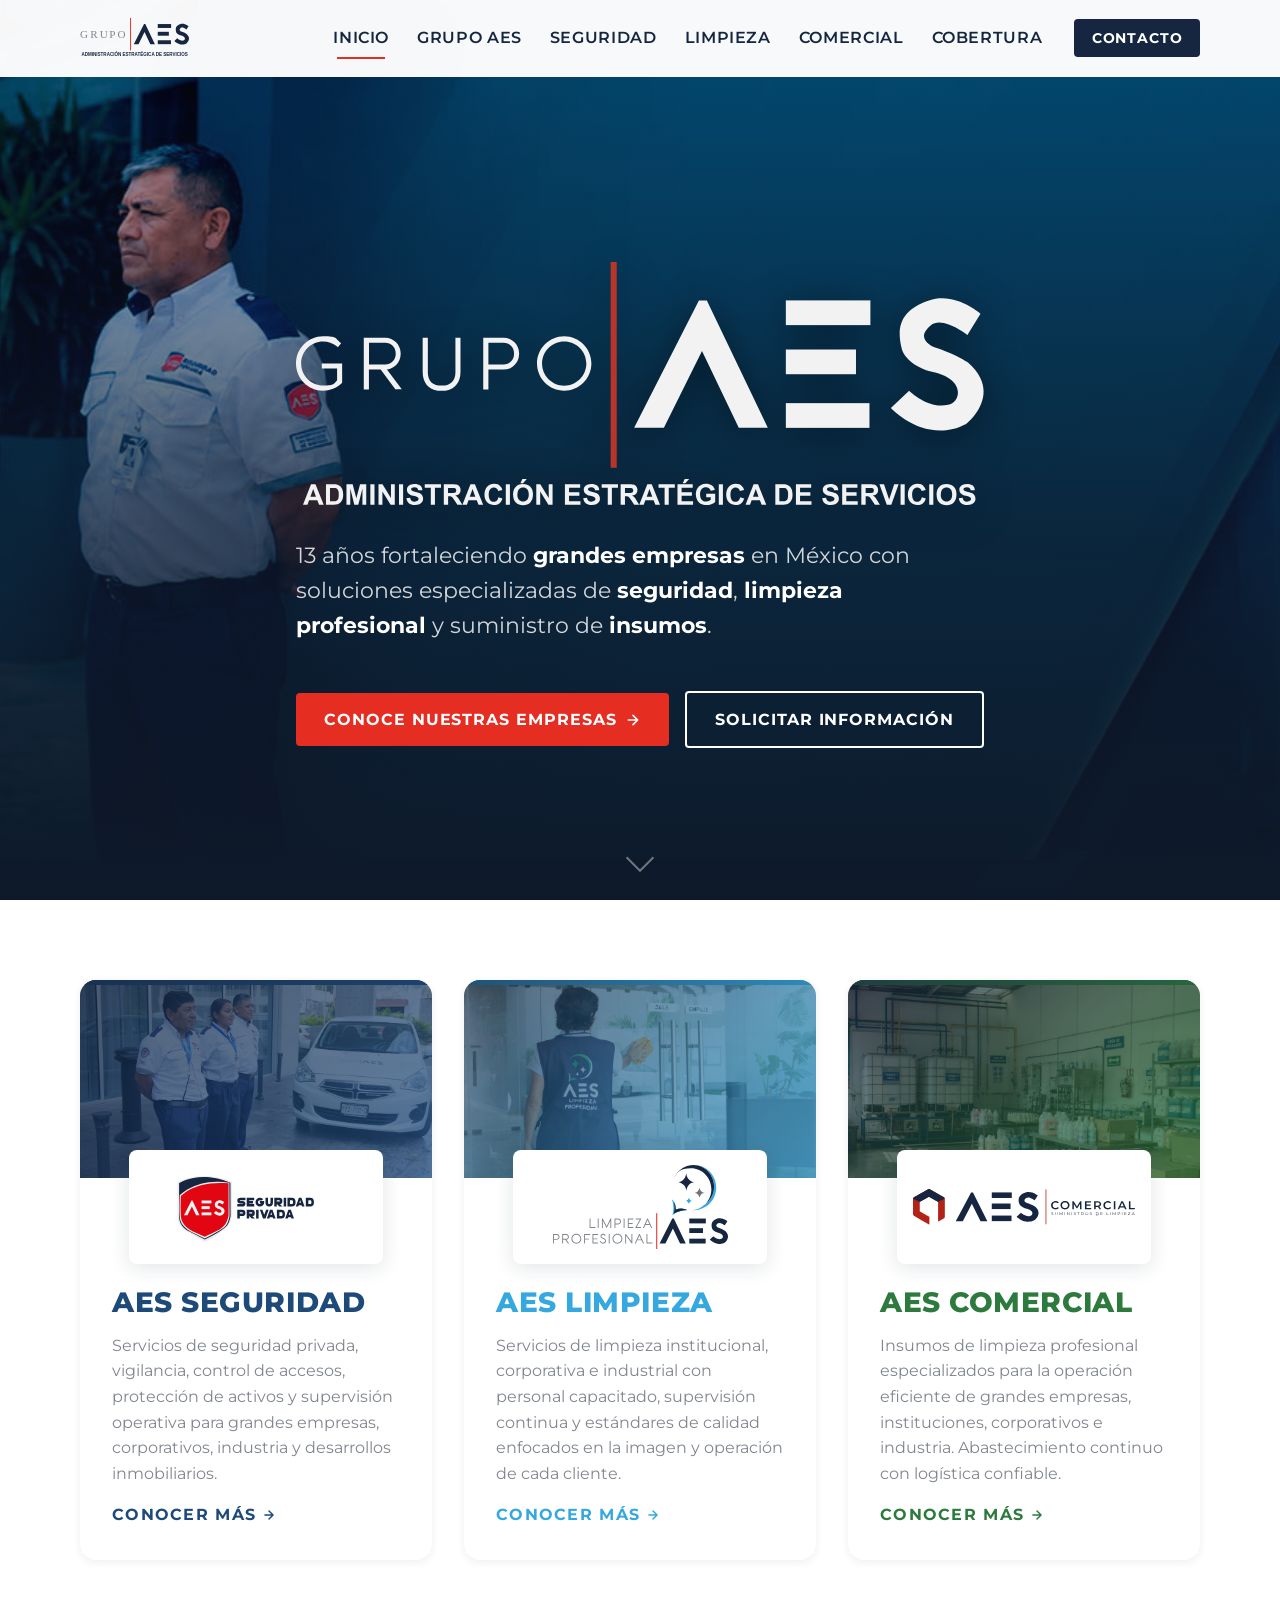
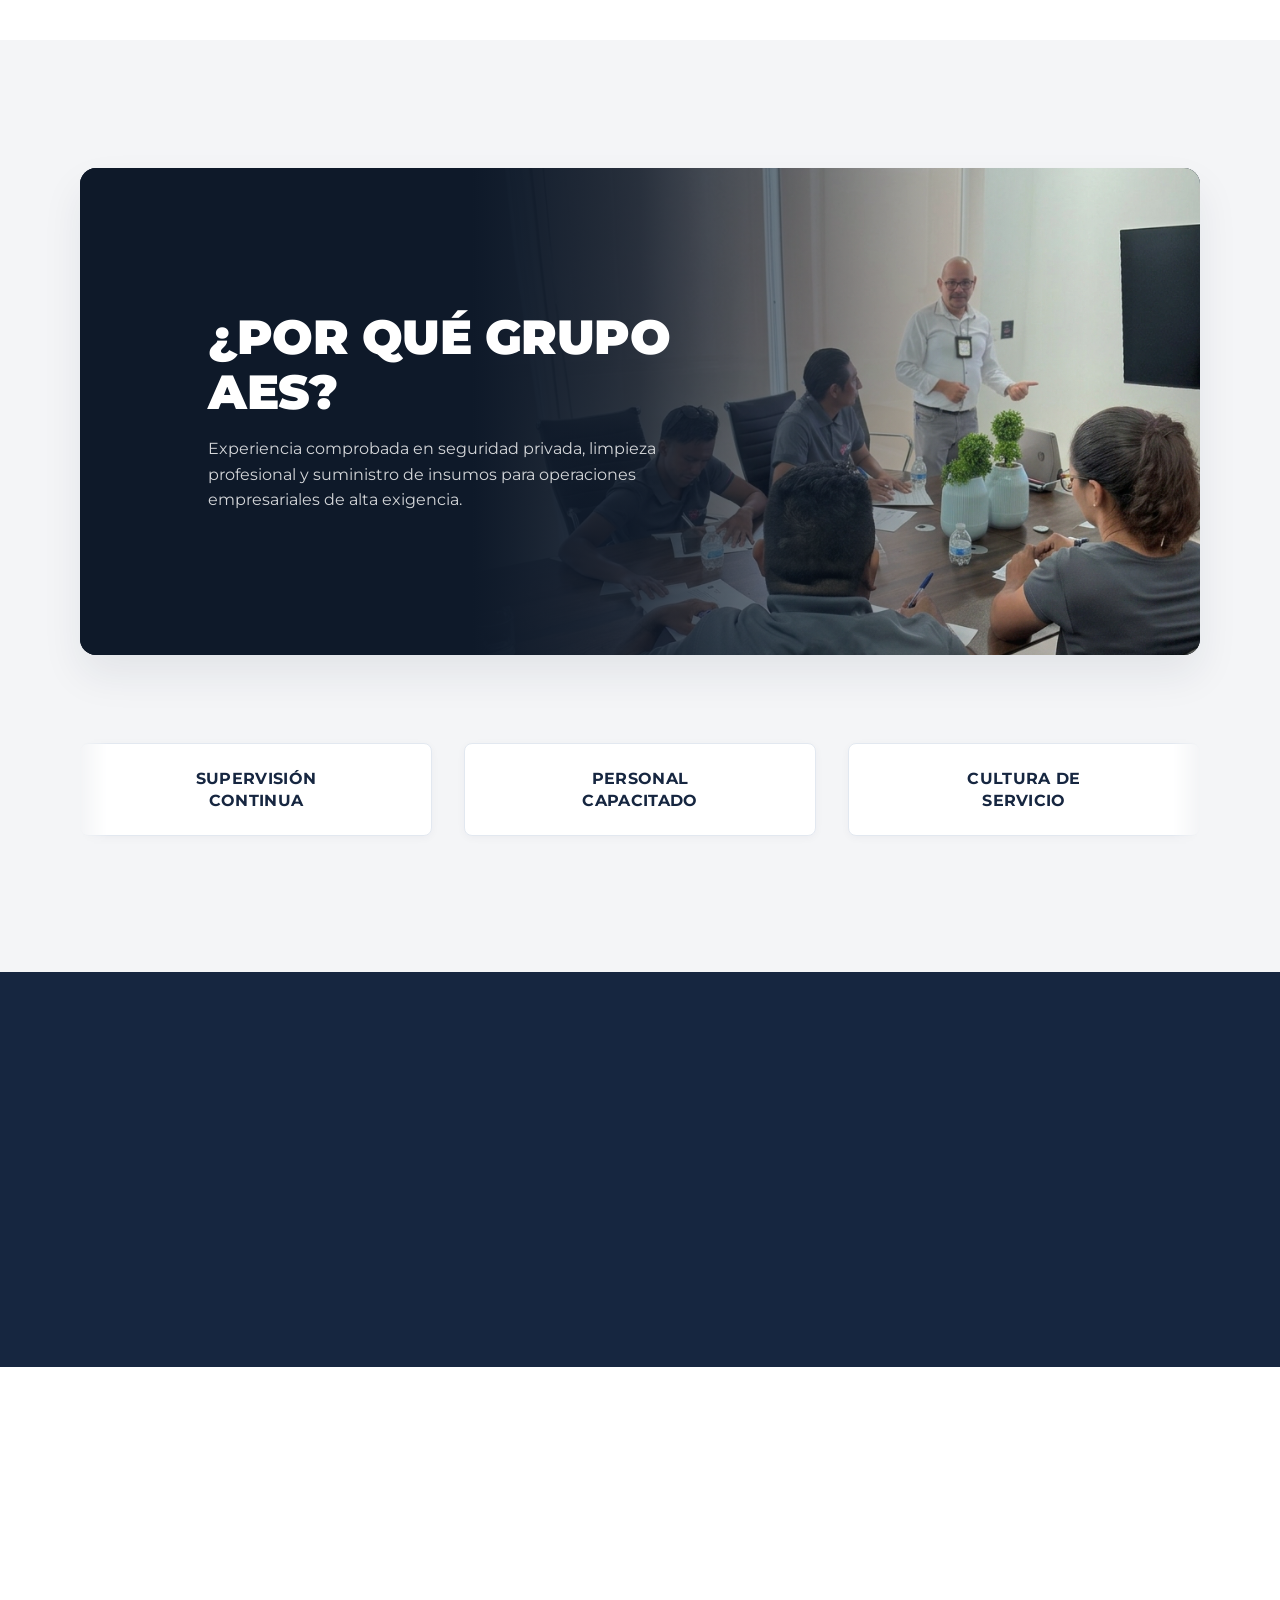
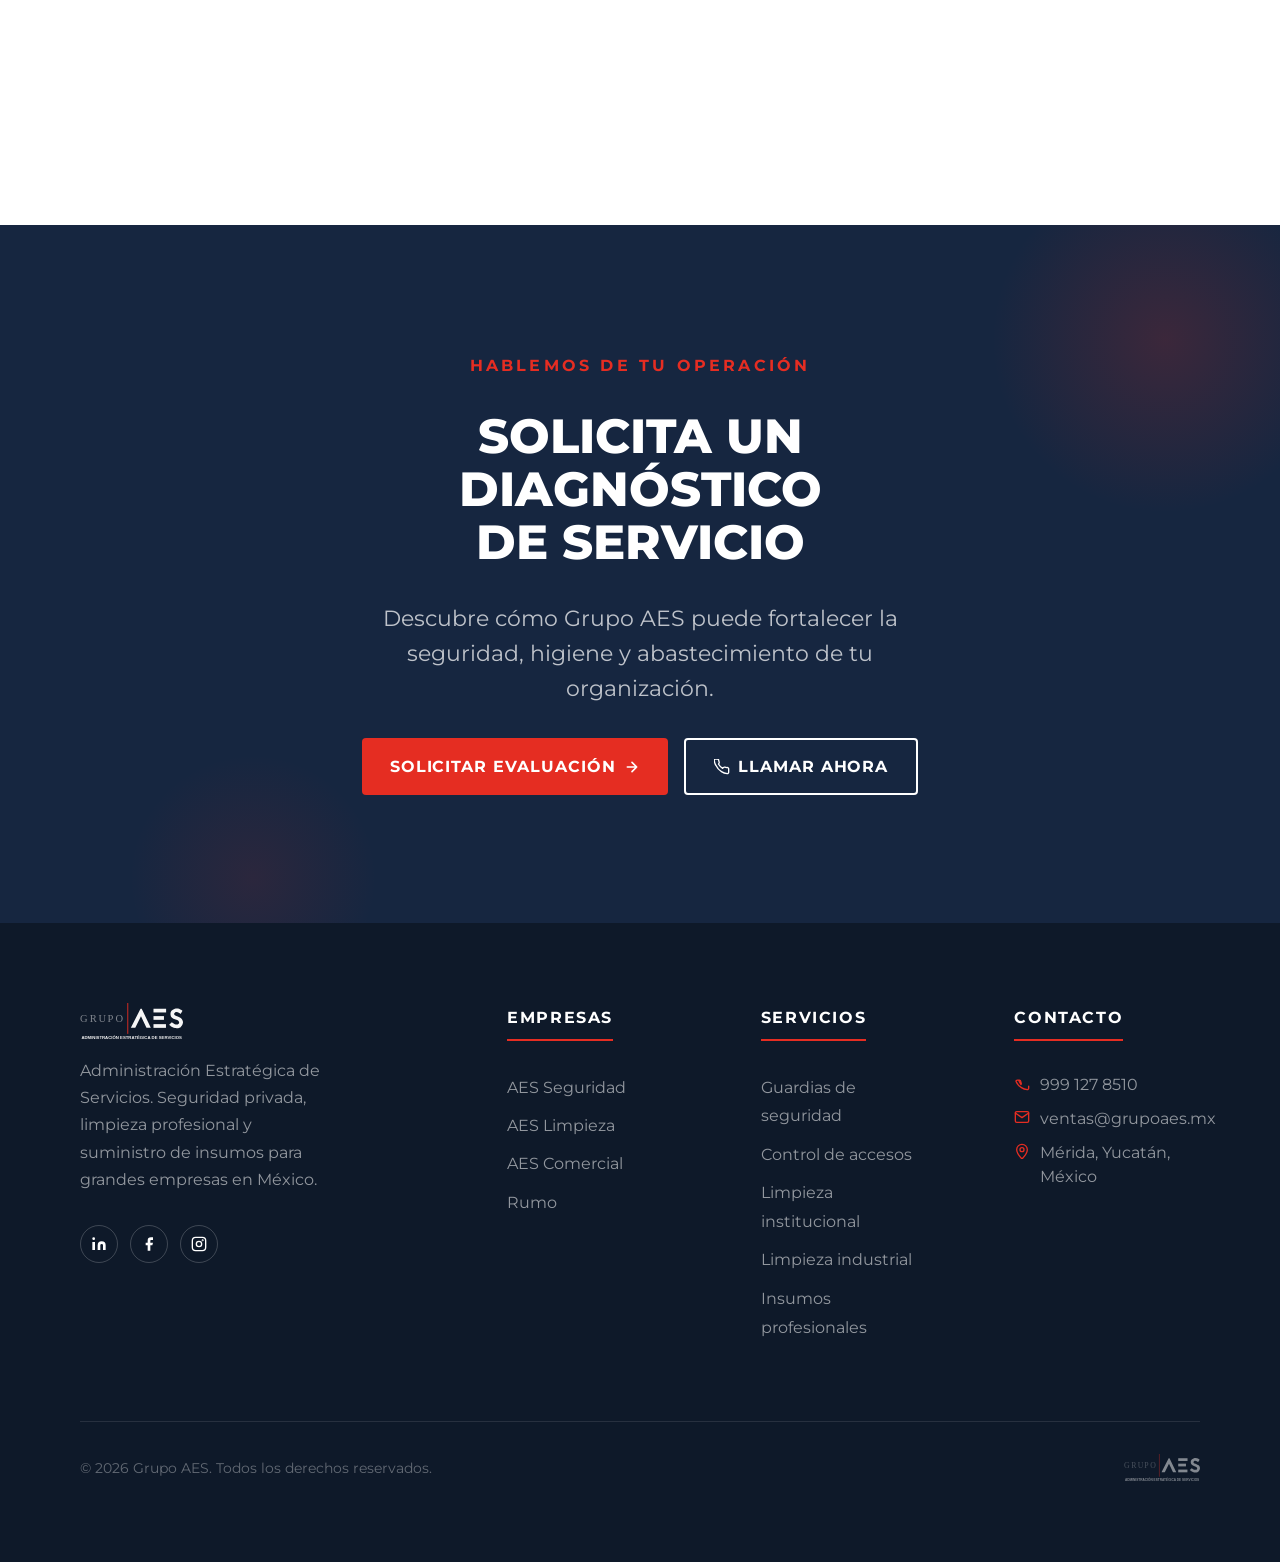
==== commit 6d6156e5: "style(home): format diferenciadores card titles into two lines across all carousel groups" ====
--- a/docs/index.html
+++ b/docs/index.html
@@ -251,6 +251,80 @@
 
 
   <!-- ============================================================ -->
+  <!-- ¿POR QUÉ GRUPO AES?                                          -->
+  <!-- ============================================================ -->
+  <section class="section por-que">
+    <div class="container">
+
+      <!-- Banner Cinemático Principal con Texto Superpuesto (2:1 en desktop) -->
+      <div class="por-que__banner reveal">
+        <img src="assets/images/home_por_que_aes.jpg" alt="Equipo profesional de Grupo AES en operaciones y supervisión"
+          width="1200" height="600" loading="lazy">
+        <!-- Overlay de degradado horizontal (izquierda semiopaca a derecha transparente) -->
+        <div class="por-que__banner-overlay"></div>
+
+        <!-- Contenido superpuesto sobre la foto -->
+        <div class="por-que__banner-content">
+          <h2 class="por-que__banner-title">¿Por qué Grupo AES?</h2>
+          <p class="por-que__banner-subtitle">
+            Experiencia comprobada en seguridad privada, limpieza profesional y suministro de insumos para operaciones
+            empresariales de alta exigencia.
+          </p>
+        </div>
+      </div>
+
+      <!-- Carrusel Infinito de Diferenciadores (Tarjetas) -->
+      <div class="por-que__carousel reveal reveal--delay-2" aria-label="Diferenciadores de Grupo AES">
+        <div class="por-que__track">
+          <!-- Grupo 1 -->
+          <div class="por-que__track-group">
+            <div class="por-que__card">
+              <h3 class="por-que__card-title">Supervisión<br />continua</h3>
+            </div>
+            <div class="por-que__card">
+              <h3 class="por-que__card-title">Personal<br />capacitado</h3>
+            </div>
+            <div class="por-que__card">
+              <h3 class="por-que__card-title">Cultura de<br />servicio</h3>
+            </div>
+            <div class="por-que__card">
+              <h3 class="por-que__card-title">Atención<br />personalizada</h3>
+            </div>
+            <div class="por-que__card">
+              <h3 class="por-que__card-title">Soluciones<br />integrales</h3>
+            </div>
+            <div class="por-que__card">
+              <h3 class="por-que__card-title">Enfoque<br />preventivo</h3>
+            </div>
+          </div>
+          <!-- Grupo 2 (Clon para bucle continuo infinito) -->
+          <div class="por-que__track-group" aria-hidden="true">
+            <div class="por-que__card">
+              <h3 class="por-que__card-title">Supervisión<br />continua</h3>
+            </div>
+            <div class="por-que__card">
+              <h3 class="por-que__card-title">Personal<br />capacitado</h3>
+            </div>
+            <div class="por-que__card">
+              <h3 class="por-que__card-title">Cultura de<br />servicio</h3>
+            </div>
+            <div class="por-que__card">
+              <h3 class="por-que__card-title">Atención<br />personalizada</h3>
+            </div>
+            <div class="por-que__card">
+              <h3 class="por-que__card-title">Soluciones<br />integrales</h3>
+            </div>
+            <div class="por-que__card">
+              <h3 class="por-que__card-title">Enfoque<br />preventivo</h3>
+            </div>
+          </div>
+        </div>
+      </div>
+    </div>
+  </section>
+
+
+  <!-- ============================================================ -->
   <!-- DIFERENCIADORES                                               -->
   <!-- ============================================================ -->
   <section class="diferenciadores" aria-label="Nuestros diferenciadores">
@@ -311,7 +385,7 @@
 
 
   <!-- ============================================================ -->
-  <!-- INDUSTRIAS QUE ATENDEMOS                                     -->
+  <!-- SECTORES QUE ATENDEMOS                                     -->
   <!-- ============================================================ -->
   <section id="industrias" class="section industrias">
     <div class="container">
@@ -469,80 +543,6 @@
 
 
   <!-- ============================================================ -->
-  <!-- ¿POR QUÉ GRUPO AES?                                          -->
-  <!-- ============================================================ -->
-  <section class="section por-que">
-    <div class="container">
-
-      <!-- Banner Cinemático Principal con Texto Superpuesto (2:1 en desktop) -->
-      <div class="por-que__banner reveal">
-        <img src="assets/images/home_por_que_aes.jpg" alt="Equipo profesional de Grupo AES en operaciones y supervisión"
-          width="1200" height="600" loading="lazy">
-        <!-- Overlay de degradado horizontal (izquierda semiopaca a derecha transparente) -->
-        <div class="por-que__banner-overlay"></div>
-
-        <!-- Contenido superpuesto sobre la foto -->
-        <div class="por-que__banner-content">
-          <h2 class="por-que__banner-title">¿Por qué Grupo AES?</h2>
-          <p class="por-que__banner-subtitle">
-            Experiencia comprobada en seguridad privada, limpieza profesional y suministro de insumos para operaciones
-            empresariales de alta exigencia.
-          </p>
-        </div>
-      </div>
-
-      <!-- Carrusel Infinito de Diferenciadores (Tarjetas) -->
-      <div class="por-que__carousel reveal reveal--delay-2" aria-label="Diferenciadores de Grupo AES">
-        <div class="por-que__track">
-          <!-- Grupo 1 -->
-          <div class="por-que__track-group">
-            <div class="por-que__card">
-              <h3 class="por-que__card-title">Supervisión continua</h3>
-            </div>
-            <div class="por-que__card">
-              <h3 class="por-que__card-title">Personal capacitado</h3>
-            </div>
-            <div class="por-que__card">
-              <h3 class="por-que__card-title">Cultura de servicio</h3>
-            </div>
-            <div class="por-que__card">
-              <h3 class="por-que__card-title">Atención personalizada</h3>
-            </div>
-            <div class="por-que__card">
-              <h3 class="por-que__card-title">Soluciones integrales</h3>
-            </div>
-            <div class="por-que__card">
-              <h3 class="por-que__card-title">Enfoque preventivo</h3>
-            </div>
-          </div>
-          <!-- Grupo 2 (Clon para bucle continuo infinito) -->
-          <div class="por-que__track-group" aria-hidden="true">
-            <div class="por-que__card">
-              <h3 class="por-que__card-title">Supervisión continua</h3>
-            </div>
-            <div class="por-que__card">
-              <h3 class="por-que__card-title">Personal capacitado</h3>
-            </div>
-            <div class="por-que__card">
-              <h3 class="por-que__card-title">Cultura de servicio</h3>
-            </div>
-            <div class="por-que__card">
-              <h3 class="por-que__card-title">Atención personalizada</h3>
-            </div>
-            <div class="por-que__card">
-              <h3 class="por-que__card-title">Soluciones integrales</h3>
-            </div>
-            <div class="por-que__card">
-              <h3 class="por-que__card-title">Enfoque preventivo</h3>
-            </div>
-          </div>
-        </div>
-      </div>
-    </div>
-  </section>
-
-
-  <!-- ============================================================ -->
   <!-- CTA FINAL                                                     -->
   <!-- ============================================================ -->
   <section id="contacto" class="cta-final">
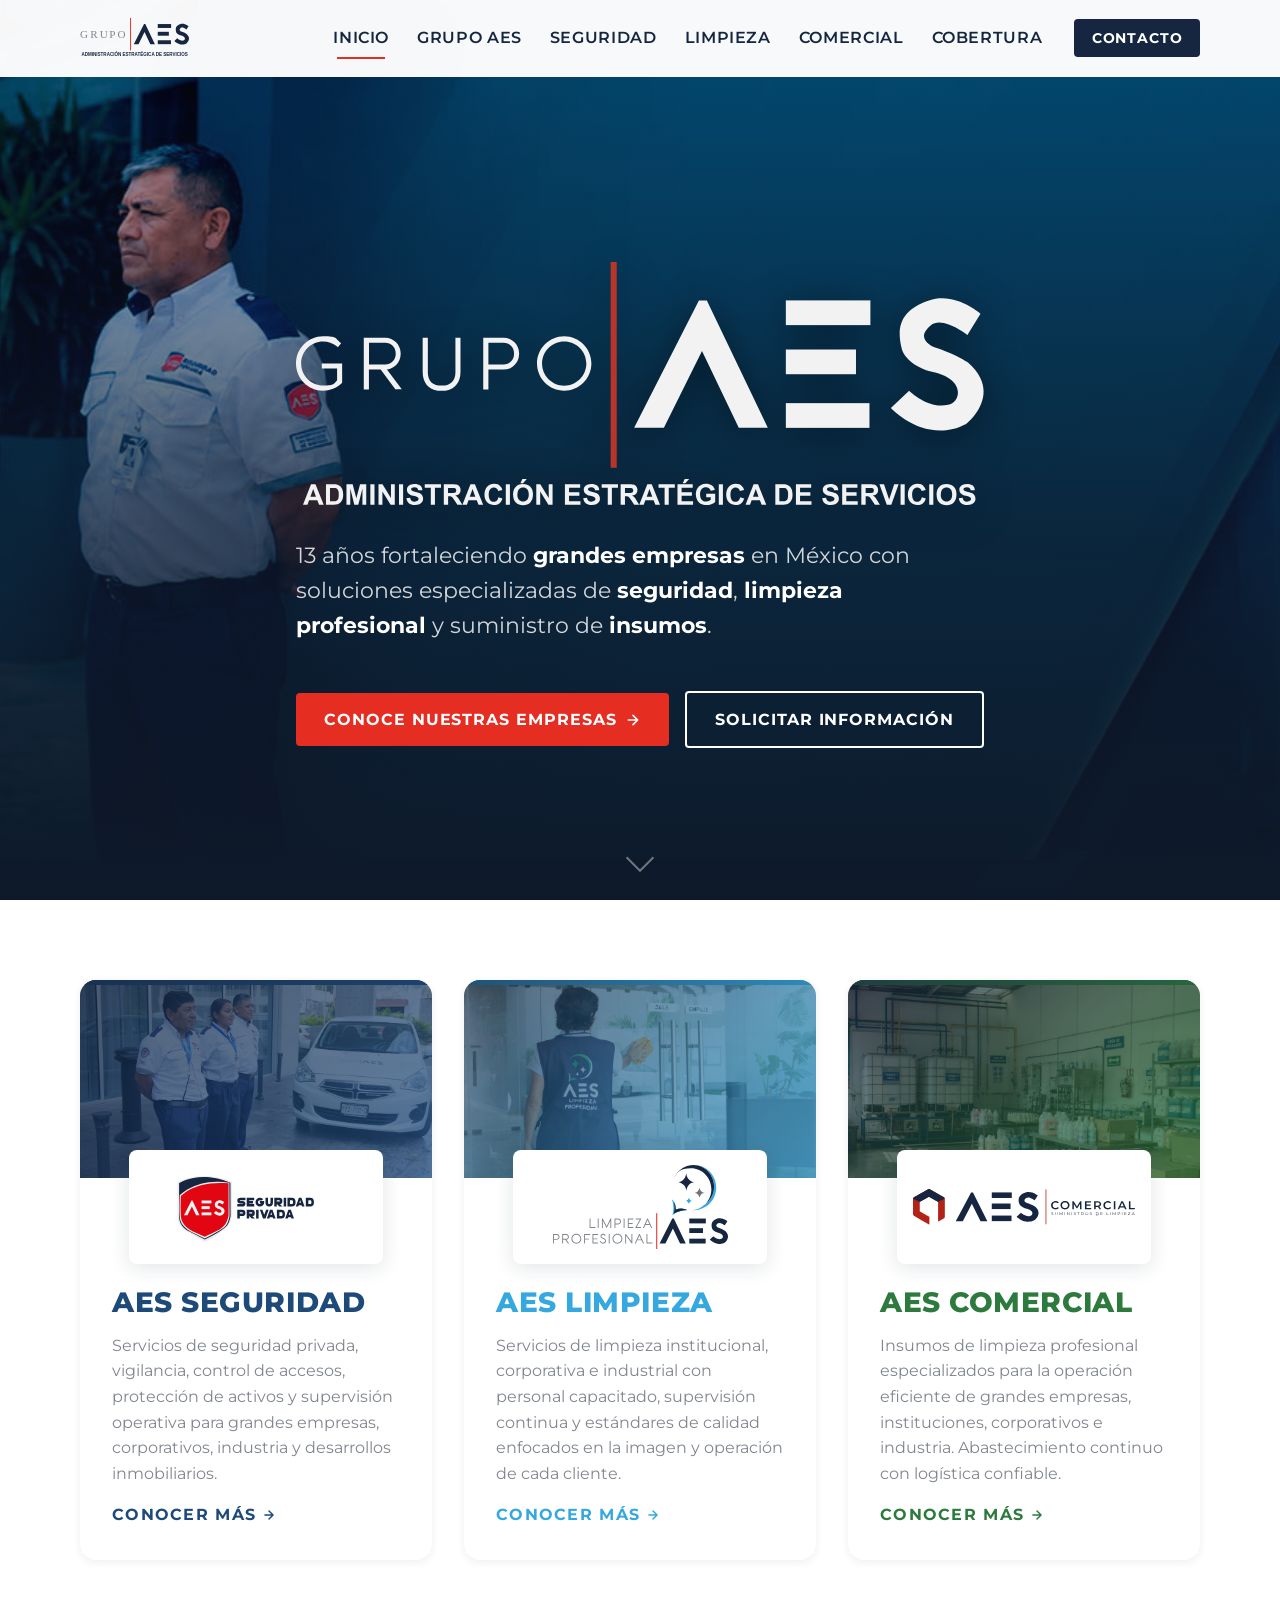
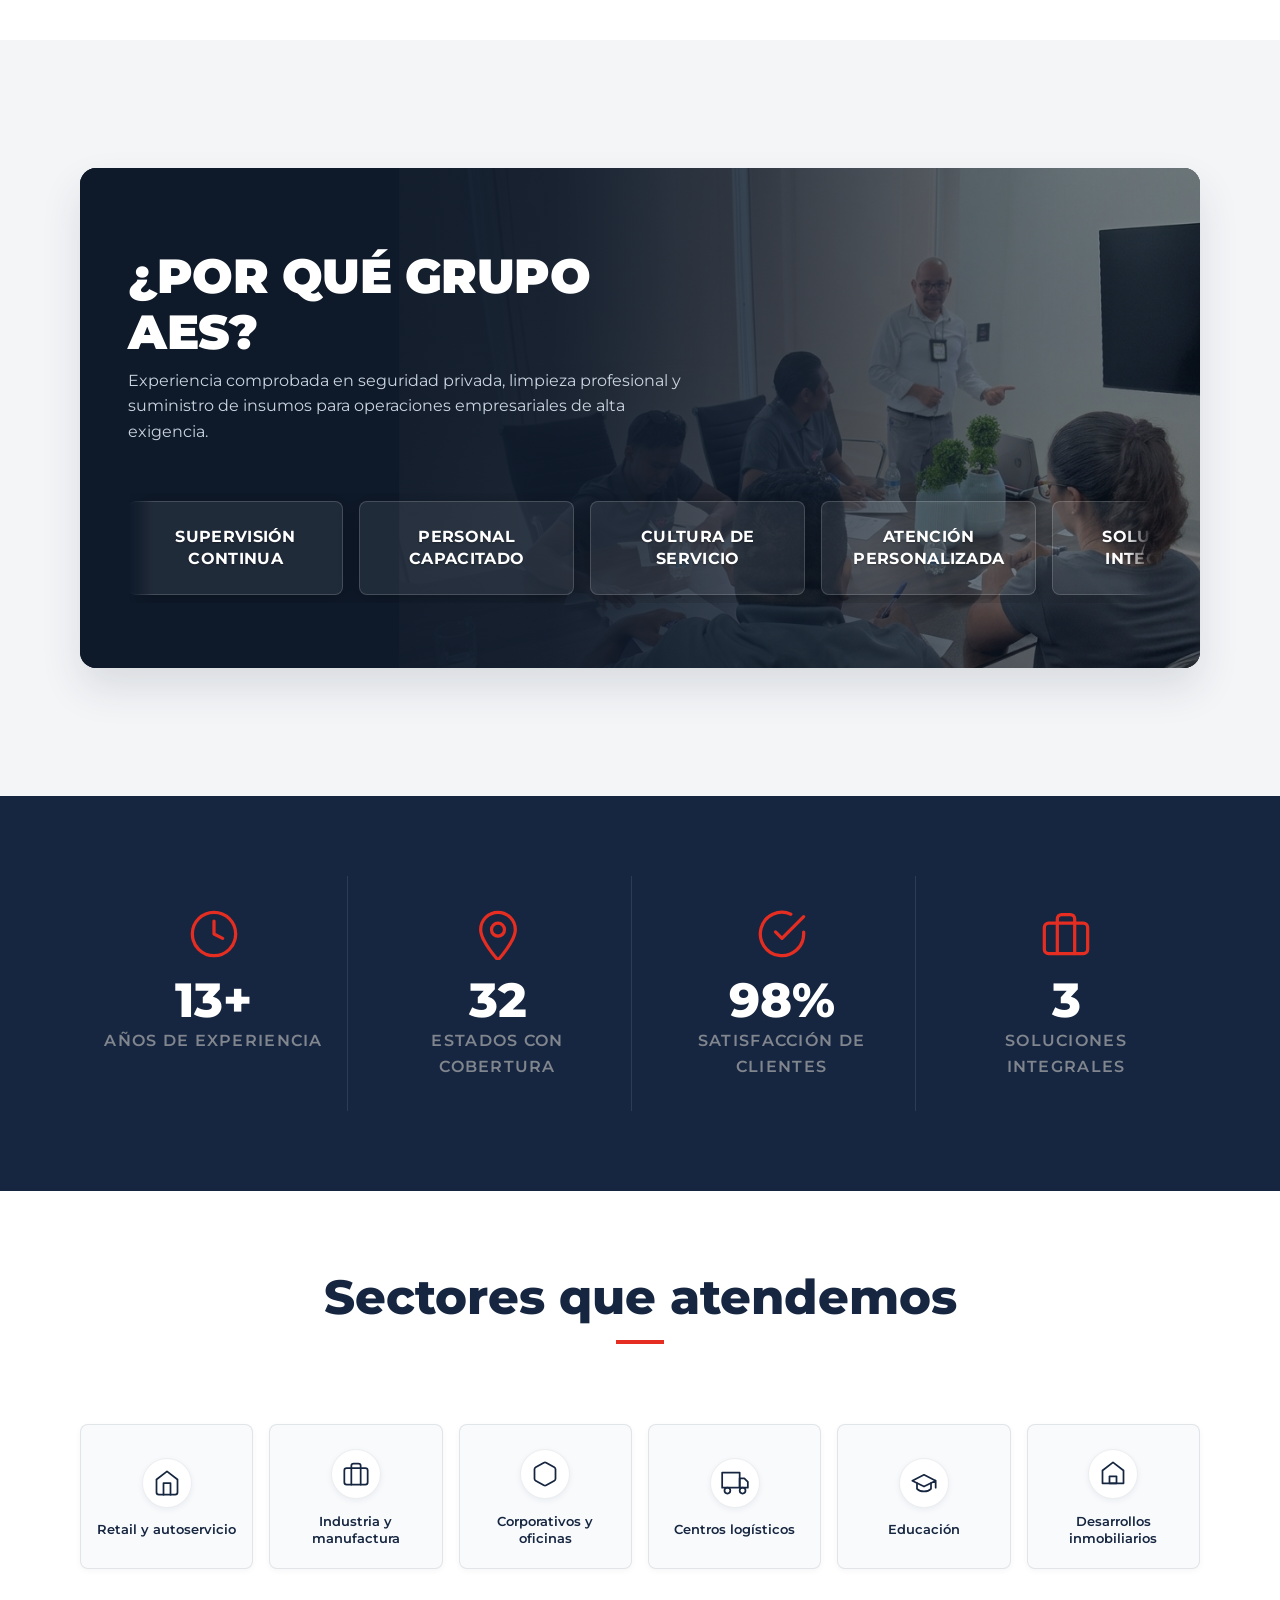
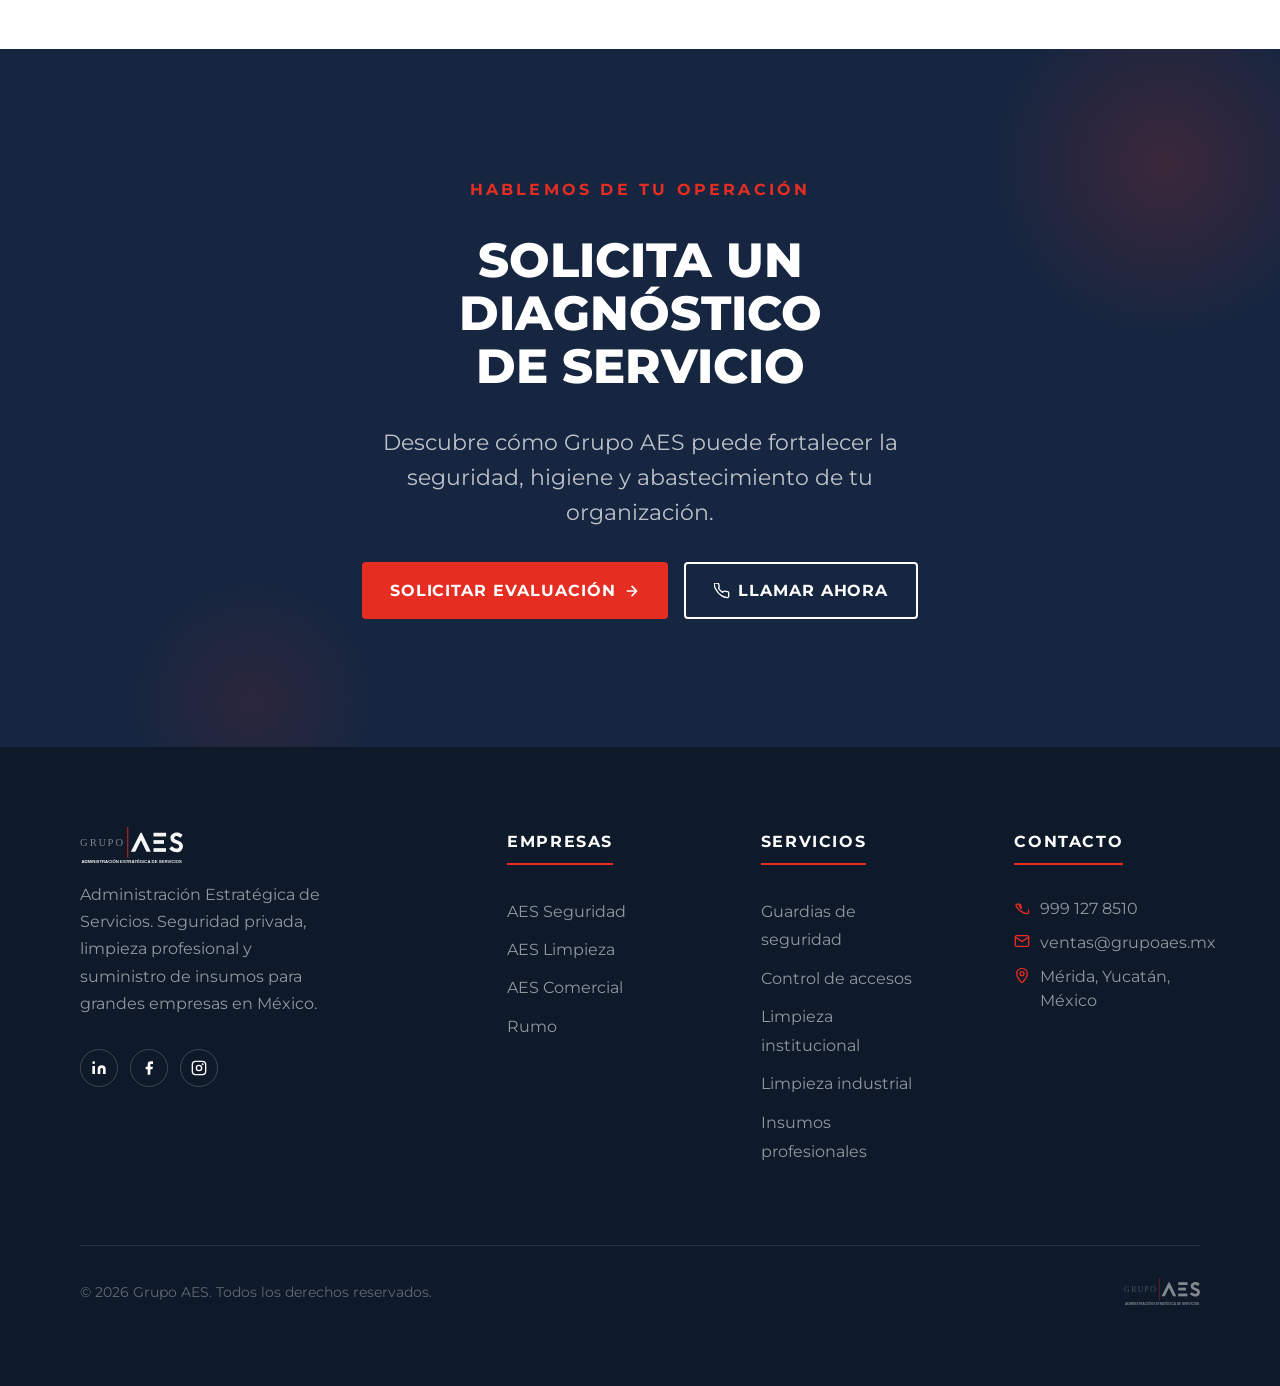
==== commit 99c23bfd: "feat(home): embed infinite carousel inside cinematic banner with translucent glassmorphic cards" ====
--- a/docs/index.html
+++ b/docs/index.html
@@ -265,57 +265,59 @@
 
         <!-- Contenido superpuesto sobre la foto -->
         <div class="por-que__banner-content">
-          <h2 class="por-que__banner-title">¿Por qué Grupo AES?</h2>
-          <p class="por-que__banner-subtitle">
-            Experiencia comprobada en seguridad privada, limpieza profesional y suministro de insumos para operaciones
-            empresariales de alta exigencia.
-          </p>
-        </div>
-      </div>
-
-      <!-- Carrusel Infinito de Diferenciadores (Tarjetas) -->
-      <div class="por-que__carousel reveal reveal--delay-2" aria-label="Diferenciadores de Grupo AES">
-        <div class="por-que__track">
-          <!-- Grupo 1 -->
-          <div class="por-que__track-group">
-            <div class="por-que__card">
-              <h3 class="por-que__card-title">Supervisión<br />continua</h3>
-            </div>
-            <div class="por-que__card">
-              <h3 class="por-que__card-title">Personal<br />capacitado</h3>
-            </div>
-            <div class="por-que__card">
-              <h3 class="por-que__card-title">Cultura de<br />servicio</h3>
-            </div>
-            <div class="por-que__card">
-              <h3 class="por-que__card-title">Atención<br />personalizada</h3>
-            </div>
-            <div class="por-que__card">
-              <h3 class="por-que__card-title">Soluciones<br />integrales</h3>
-            </div>
-            <div class="por-que__card">
-              <h3 class="por-que__card-title">Enfoque<br />preventivo</h3>
-            </div>
-          </div>
-          <!-- Grupo 2 (Clon para bucle continuo infinito) -->
-          <div class="por-que__track-group" aria-hidden="true">
-            <div class="por-que__card">
-              <h3 class="por-que__card-title">Supervisión<br />continua</h3>
-            </div>
-            <div class="por-que__card">
-              <h3 class="por-que__card-title">Personal<br />capacitado</h3>
-            </div>
-            <div class="por-que__card">
-              <h3 class="por-que__card-title">Cultura de<br />servicio</h3>
-            </div>
-            <div class="por-que__card">
-              <h3 class="por-que__card-title">Atención<br />personalizada</h3>
-            </div>
-            <div class="por-que__card">
-              <h3 class="por-que__card-title">Soluciones<br />integrales</h3>
-            </div>
-            <div class="por-que__card">
-              <h3 class="por-que__card-title">Enfoque<br />preventivo</h3>
+          <div class="por-que__banner-text">
+            <h2 class="por-que__banner-title">¿Por qué Grupo AES?</h2>
+            <p class="por-que__banner-subtitle">
+              Experiencia comprobada en seguridad privada, limpieza profesional y suministro de insumos para operaciones
+              empresariales de alta exigencia.
+            </p>
+          </div>
+
+          <!-- Carrusel Infinito de Diferenciadores (adentro del banner) -->
+          <div class="por-que__carousel" aria-label="Diferenciadores de Grupo AES">
+            <div class="por-que__track">
+              <!-- Grupo 1 -->
+              <div class="por-que__track-group">
+                <div class="por-que__card">
+                  <h3 class="por-que__card-title">Supervisión<br />continua</h3>
+                </div>
+                <div class="por-que__card">
+                  <h3 class="por-que__card-title">Personal<br />capacitado</h3>
+                </div>
+                <div class="por-que__card">
+                  <h3 class="por-que__card-title">Cultura de<br />servicio</h3>
+                </div>
+                <div class="por-que__card">
+                  <h3 class="por-que__card-title">Atención<br />personalizada</h3>
+                </div>
+                <div class="por-que__card">
+                  <h3 class="por-que__card-title">Soluciones<br />integrales</h3>
+                </div>
+                <div class="por-que__card">
+                  <h3 class="por-que__card-title">Enfoque<br />preventivo</h3>
+                </div>
+              </div>
+              <!-- Grupo 2 (Clon para bucle continuo infinito) -->
+              <div class="por-que__track-group" aria-hidden="true">
+                <div class="por-que__card">
+                  <h3 class="por-que__card-title">Supervisión<br />continua</h3>
+                </div>
+                <div class="por-que__card">
+                  <h3 class="por-que__card-title">Personal<br />capacitado</h3>
+                </div>
+                <div class="por-que__card">
+                  <h3 class="por-que__card-title">Cultura de<br />servicio</h3>
+                </div>
+                <div class="por-que__card">
+                  <h3 class="por-que__card-title">Atención<br />personalizada</h3>
+                </div>
+                <div class="por-que__card">
+                  <h3 class="por-que__card-title">Soluciones<br />integrales</h3>
+                </div>
+                <div class="por-que__card">
+                  <h3 class="por-que__card-title">Enfoque<br />preventivo</h3>
+                </div>
+              </div>
             </div>
           </div>
         </div>
--- a/docs/css/styles.css
+++ b/docs/css/styles.css
@@ -1626,22 +1626,21 @@
 /* ¿Por qué? - Layout Cinemático */
 .por-que {
   background-color: var(--color-light);
-  padding-block: var(--space-xl); /* padding base de 5rem (80px) */
+  padding-block: var(--space-xl);
   overflow: hidden;
 }
 
-/* Banner cinemático con texto superpuesto */
+/* Banner cinemático con texto y carrusel superpuesto */
 .por-que__banner {
   position: relative;
   width: 100%;
-  aspect-ratio: 4 / 3;
+  min-height: 480px;
   overflow: hidden;
   border-radius: var(--radius-lg);
-  margin-bottom: var(--space-xl);
-  box-shadow: 0 20px 40px rgba(22, 38, 64, 0.08);
-  display: flex;
-  align-items: center;
-  padding: var(--space-lg);
+  box-shadow: 0 20px 40px rgba(22, 38, 64, 0.12);
+  display: flex;
+  align-items: center;
+  padding: var(--space-xl) var(--space-lg);
   background-color: var(--color-navy-dark);
 }
 
@@ -1651,10 +1650,10 @@
   right: 0;
   bottom: 0;
   left: auto;
-  width: 60%;
+  width: 65%;
   height: 100%;
   object-fit: cover;
-  object-position: center 12%;
+  object-position: center 15%;
   z-index: 0;
 }
 
@@ -1664,9 +1663,9 @@
   background: linear-gradient(
     90deg,
     var(--color-navy-dark) 0%,
-    rgba(14, 25, 41, 0.95) 40%,
-    rgba(14, 25, 41, 0.6) 65%,
-    rgba(14, 25, 41, 0) 100%
+    rgba(14, 25, 41, 0.94) 42%,
+    rgba(14, 25, 41, 0.72) 72%,
+    rgba(14, 25, 41, 0.45) 100%
   );
   pointer-events: none;
   z-index: 1;
@@ -1676,8 +1675,13 @@
   position: relative;
   z-index: 2;
   width: 100%;
-  max-width: 55%;
-  color: var(--color-white);
+  display: flex;
+  flex-direction: column;
+  gap: var(--space-lg);
+}
+
+.por-que__banner-text {
+  max-width: 580px;
 }
 
 .por-que__banner-title {
@@ -1693,12 +1697,11 @@
 
 .por-que__banner-subtitle {
   font-size: var(--text-xs);
-  color: var(--color-gray-light);
+  color: #cbd5e1;
   line-height: 1.6;
-  max-width: 480px;
-}
-
-/* Carrusel Infinito de Diferenciadores */
+}
+
+/* Carrusel Infinito de Diferenciadores (Fondo Traslúcido Glassmorphic) */
 .por-que__carousel {
   container-type: inline-size;
   overflow: hidden;
@@ -1711,15 +1714,15 @@
 
 .por-que__track {
   display: flex;
-  gap: var(--space-md);
+  gap: var(--space-sm);
   width: max-content;
 }
 
 .por-que__track-group {
   display: flex;
-  gap: var(--space-md);
+  gap: var(--space-sm);
   flex-shrink: 0;
-  animation: porQueInfiniteScroll 22s linear infinite;
+  animation: porQueInfiniteScroll 20s linear infinite;
   will-change: transform;
 }
 
@@ -1738,26 +1741,28 @@
     transform: translateX(0);
   }
   to {
-    transform: translateX(calc(-100% - var(--space-md)));
+    transform: translateX(calc(-100% - var(--space-sm)));
   }
 }
 
 .por-que__card {
-  flex: 0 0 calc((100cqw - (2 * var(--space-md))) / 3);
-  width: calc((100cqw - (2 * var(--space-md))) / 3);
-  background-color: var(--color-white);
-  padding: 1.5rem 1.25rem;
+  flex: 0 0 calc((100cqw - (3.5 * var(--space-sm))) / 4.5);
+  width: calc((100cqw - (3.5 * var(--space-sm))) / 4.5);
+  background: rgba(255, 255, 255, 0.08);
+  backdrop-filter: blur(12px);
+  -webkit-backdrop-filter: blur(12px);
+  padding: 1.5rem 0.85rem;
   border-radius: var(--radius-md);
-  border: 1px solid #e2e8f0;
-  box-shadow: 0 2px 8px rgba(22, 38, 64, 0.04);
-  transition: transform var(--ease-default), box-shadow var(--ease-default), border-color var(--ease-default);
+  border: 1px solid rgba(255, 255, 255, 0.16);
+  box-shadow: 0 4px 20px rgba(0, 0, 0, 0.25);
+  transition: transform var(--ease-default), box-shadow var(--ease-default), border-color var(--ease-default), background-color var(--ease-default);
   position: relative;
   overflow: hidden;
   display: flex;
   align-items: center;
   justify-content: center;
   text-align: center;
-  min-height: 84px;
+  min-height: 94px;
 }
 
 .por-que__card::before {
@@ -1775,8 +1780,9 @@
 
 .por-que__card:hover {
   transform: translateY(-4px);
-  box-shadow: 0 10px 24px rgba(22, 38, 64, 0.08);
-  border-color: #cbd5e1;
+  background: rgba(255, 255, 255, 0.16);
+  border-color: rgba(255, 255, 255, 0.38);
+  box-shadow: 0 12px 28px rgba(0, 0, 0, 0.35);
 }
 
 .por-que__card:hover::before {
@@ -1785,39 +1791,44 @@
 
 .por-que__card-title {
   font-family: var(--font-heading);
-  font-size: var(--text-sm);
+  font-size: 1rem;
   font-weight: 700;
   text-transform: uppercase;
-  color: var(--color-navy);
+  color: var(--color-white);
   letter-spacing: 0.02em;
   line-height: 1.35;
   margin: 0;
+  text-shadow: 0 1px 2px rgba(0, 0, 0, 0.3);
 }
 
 @media (max-width: 991px) {
+  .por-que__banner {
+    min-height: 420px;
+    padding: var(--space-lg) var(--space-md);
+  }
+
   .por-que__card {
-    flex: 0 0 calc((100cqw - var(--space-md)) / 2);
-    width: calc((100cqw - var(--space-md)) / 2);
+    flex: 0 0 calc((100cqw - (2 * var(--space-sm))) / 2.75);
+    width: calc((100cqw - (2 * var(--space-sm))) / 2.75);
   }
 }
 
 @media (max-width: 575px) {
+  .por-que__banner {
+    min-height: auto;
+    padding: var(--space-md) var(--space-sm);
+  }
+
   .por-que__card {
-    flex: 0 0 calc(100cqw - 1.5rem);
-    width: calc(100cqw - 1.5rem);
+    flex: 0 0 calc((100cqw - var(--space-sm)) / 1.6);
+    width: calc((100cqw - var(--space-sm)) / 1.6);
   }
 }
 
 /* Media Queries del Banner */
 @media (min-width: 768px) {
-  .por-que__banner {
-    padding: var(--space-xl);
-    aspect-ratio: 2.1 / 1;
-  }
-  
   .por-que__banner-title {
     font-size: var(--text-3xl);
-    margin-bottom: var(--space-sm);
   }
   
   .por-que__banner-subtitle {
@@ -1827,26 +1838,12 @@
 
 @media (min-width: 1024px) {
   .por-que {
-    padding-block: var(--space-2xl); /* padding amplio de 8rem (128px) en desktop */
+    padding-block: var(--space-2xl);
   }
 
   .por-que__banner {
-    padding: var(--space-2xl);
-    aspect-ratio: 2.3 / 1; /* cinemático extendido en desktop */
-  }
-
-  .por-que__banner-overlay {
-    background: linear-gradient(
-      90deg,
-      var(--color-navy-dark) 0%,
-      var(--color-navy-dark) 35%,
-      rgba(14, 25, 41, 0.85) 50%,
-      rgba(14, 25, 41, 0) 90%
-    );
-  }
-
-  .por-que__banner-content {
-    max-width: 55%;
+    min-height: 500px;
+    padding: 3.5rem 3rem 2.5rem;
   }
 }
 
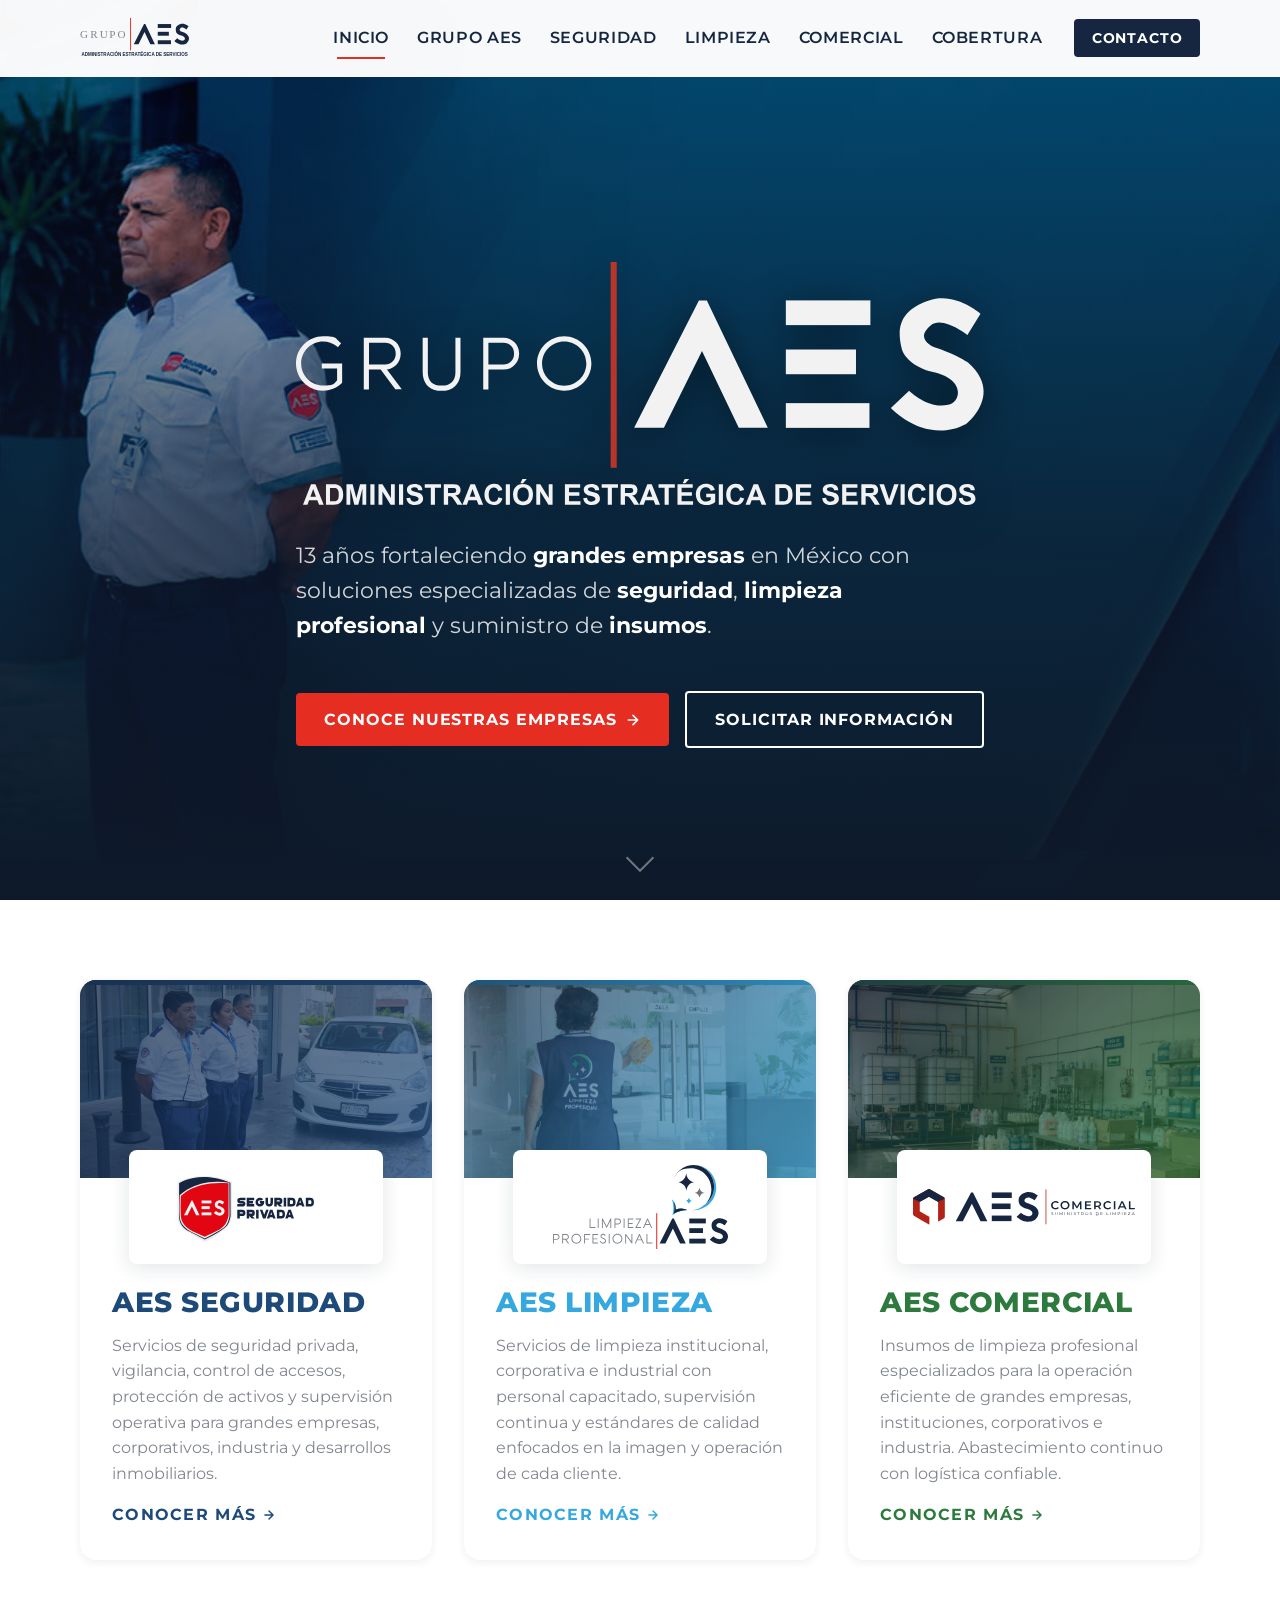
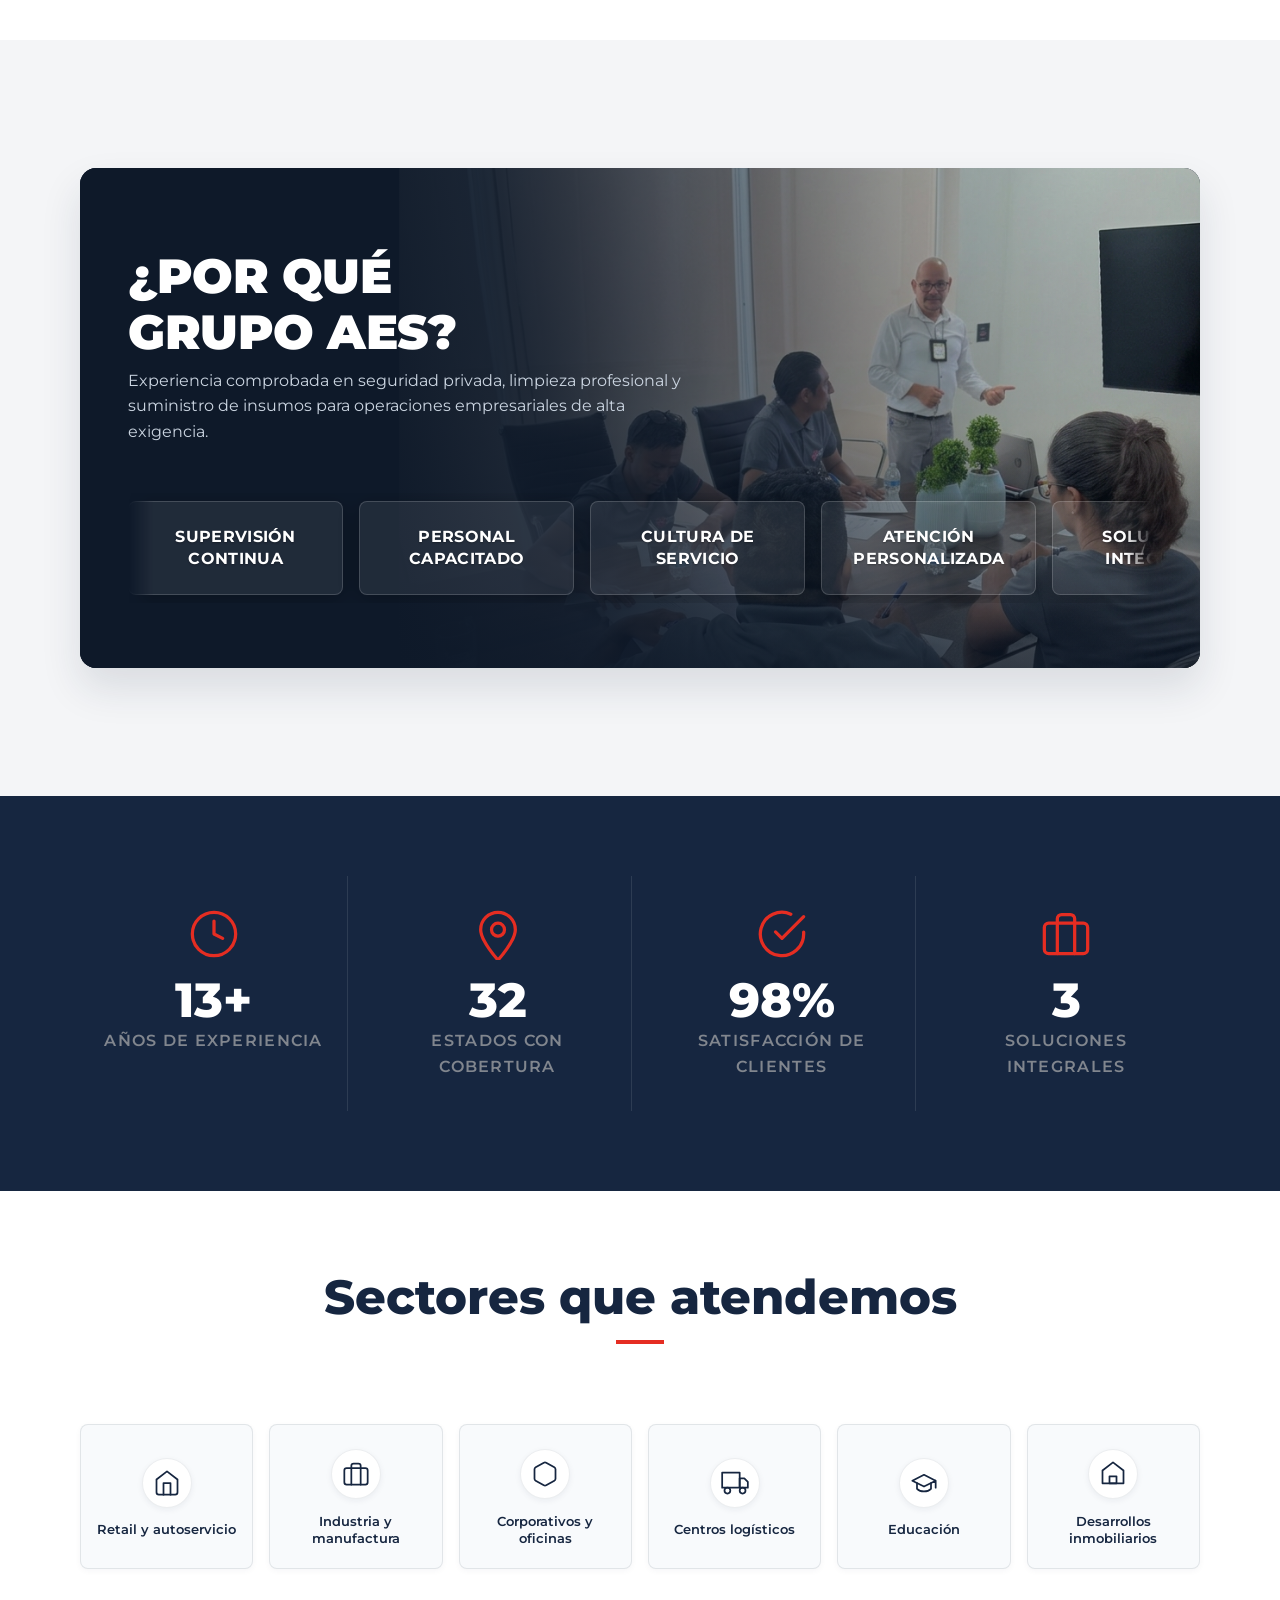
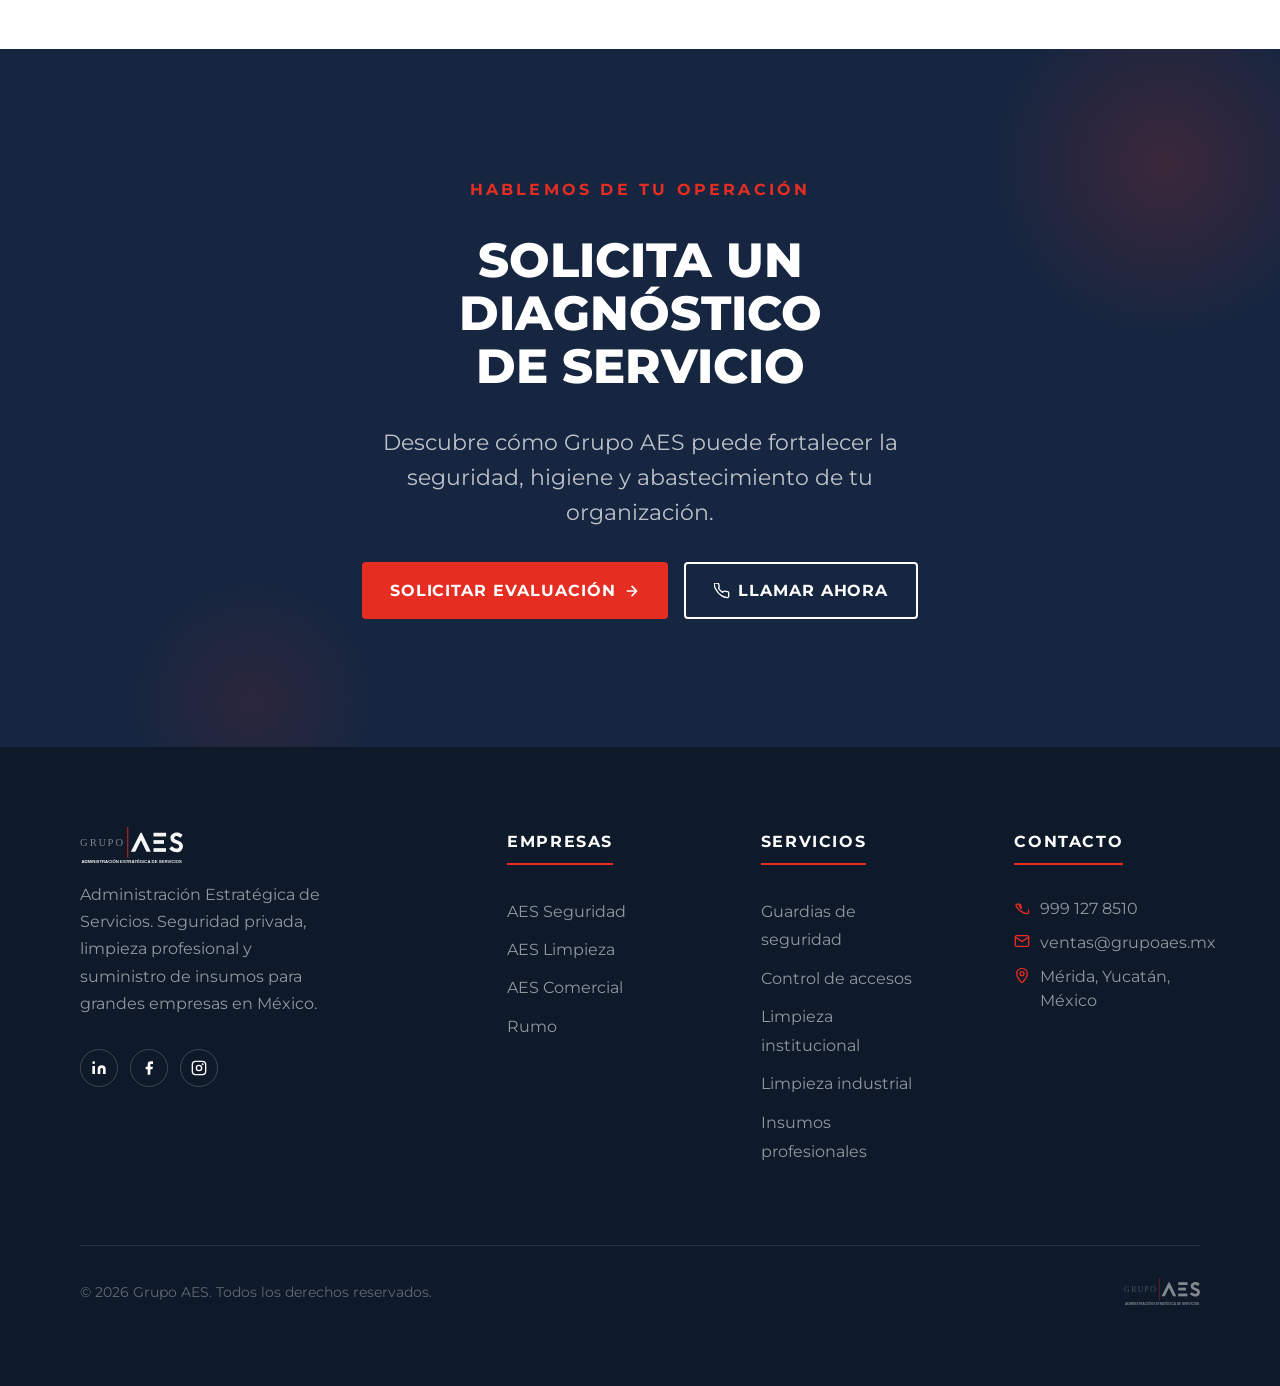
==== commit 51d51903: "style(home): adjust banner overlay gradient angle and transparency to highlight presenter photo" ====
--- a/docs/index.html
+++ b/docs/index.html
@@ -266,7 +266,7 @@
         <!-- Contenido superpuesto sobre la foto -->
         <div class="por-que__banner-content">
           <div class="por-que__banner-text">
-            <h2 class="por-que__banner-title">¿Por qué Grupo AES?</h2>
+            <h2 class="por-que__banner-title">¿Por qué<br />Grupo AES?</h2>
             <p class="por-que__banner-subtitle">
               Experiencia comprobada en seguridad privada, limpieza profesional y suministro de insumos para operaciones
               empresariales de alta exigencia.
--- a/docs/css/styles.css
+++ b/docs/css/styles.css
@@ -1660,13 +1660,20 @@
 .por-que__banner-overlay {
   position: absolute;
   inset: 0;
-  background: linear-gradient(
-    90deg,
-    var(--color-navy-dark) 0%,
-    rgba(14, 25, 41, 0.94) 42%,
-    rgba(14, 25, 41, 0.72) 72%,
-    rgba(14, 25, 41, 0.45) 100%
-  );
+  background: 
+    linear-gradient(
+      78deg,
+      var(--color-navy-dark) 0%,
+      var(--color-navy-dark) 26%,
+      rgba(14, 25, 41, 0.9) 42%,
+      rgba(14, 25, 41, 0.5) 68%,
+      rgba(14, 25, 41, 0.08) 100%
+    ),
+    linear-gradient(
+      0deg,
+      rgba(14, 25, 41, 0.65) 0%,
+      rgba(14, 25, 41, 0) 48%
+    );
   pointer-events: none;
   z-index: 1;
 }
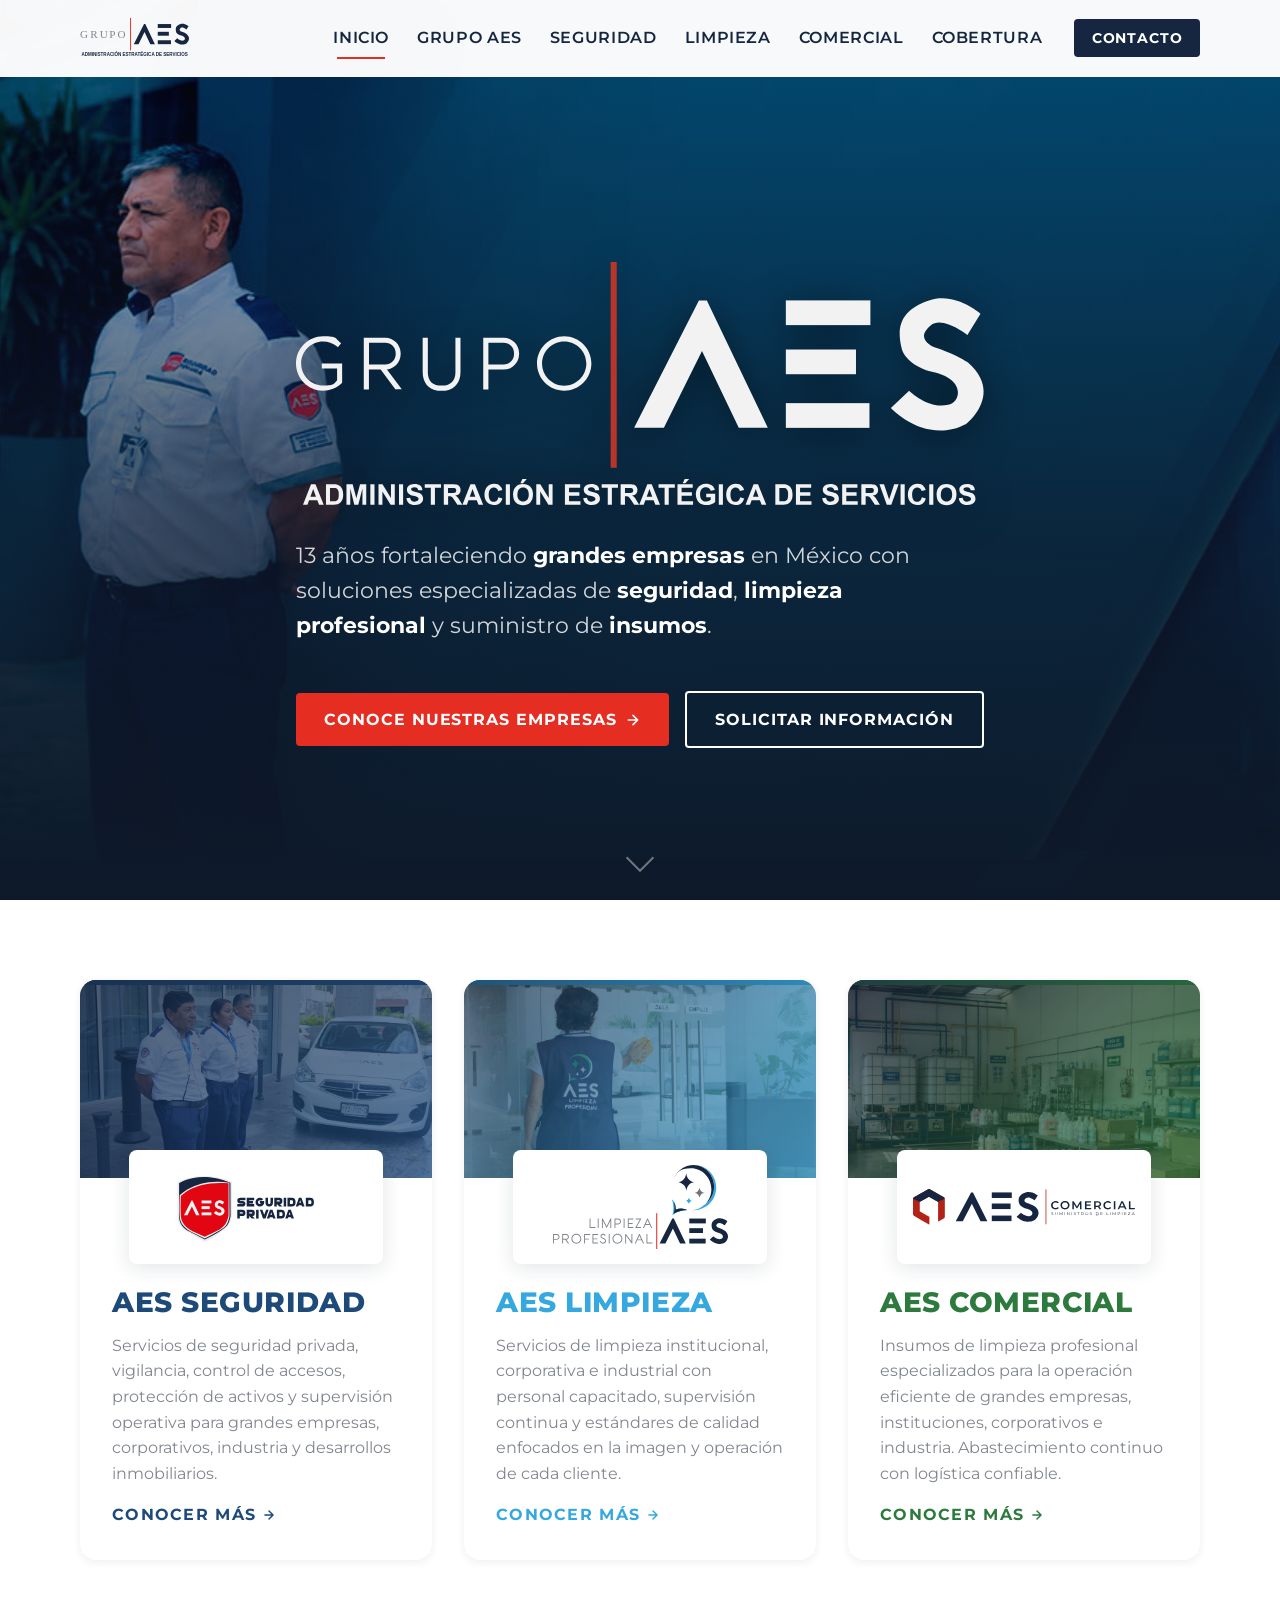
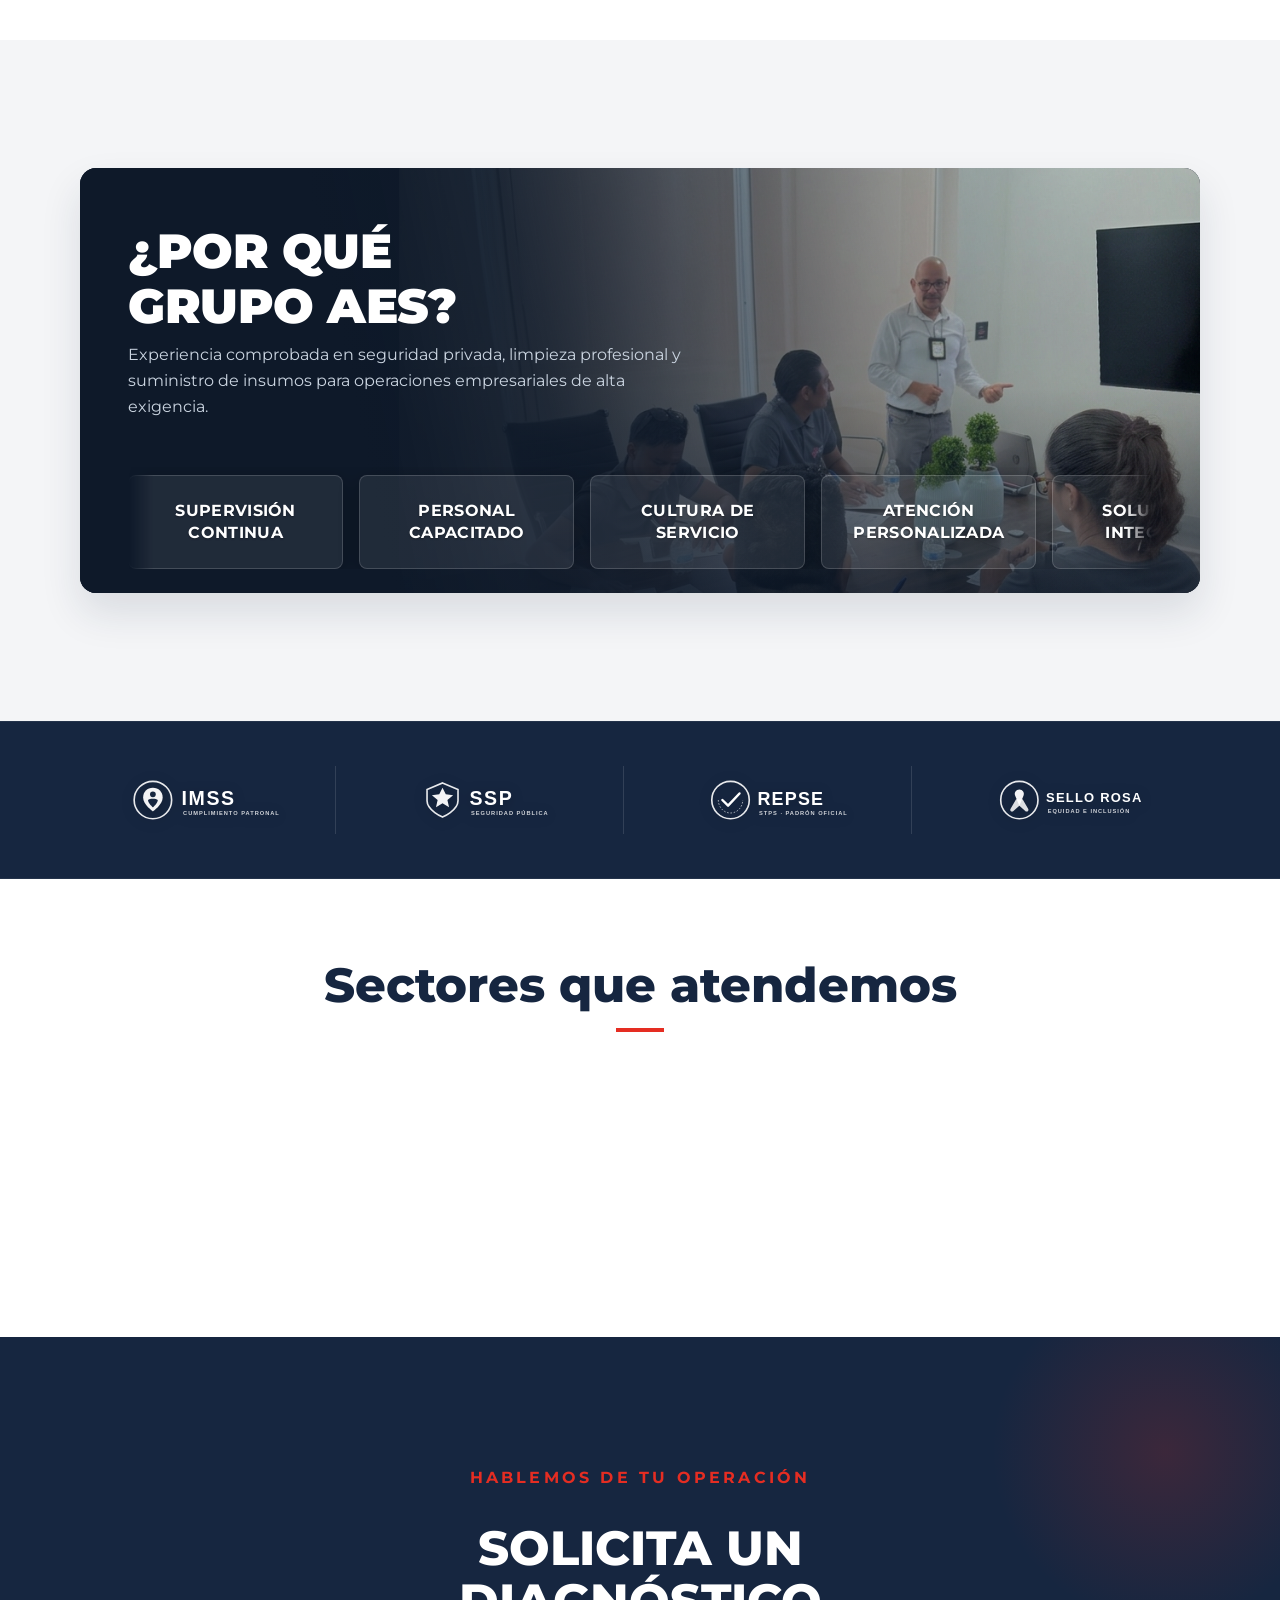
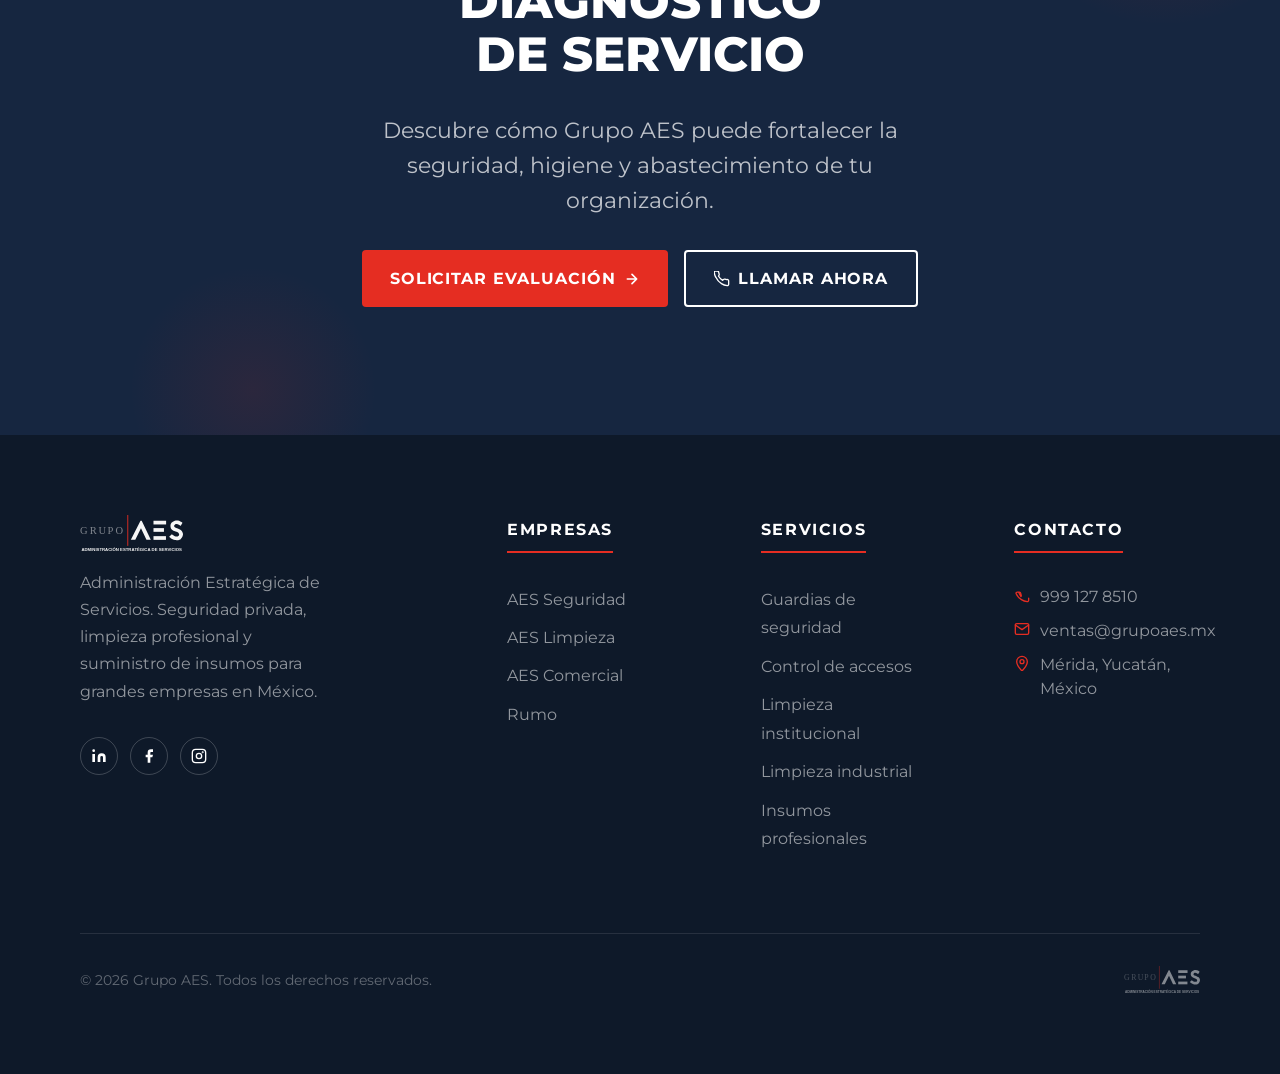
==== commit ffadcf0c: "feat(home): replace stats bar with certifications white logos in navy strip" ====
--- a/docs/index.html
+++ b/docs/index.html
@@ -327,58 +327,26 @@
 
 
   <!-- ============================================================ -->
-  <!-- DIFERENCIADORES                                               -->
-  <!-- ============================================================ -->
-  <section class="diferenciadores" aria-label="Nuestros diferenciadores">
-    <div class="container">
-      <div class="diferenciadores__grid">
-
-        <div class="diferenciador-item reveal">
-          <div class="diferenciador-item__icon" aria-hidden="true">
-            <svg viewBox="0 0 24 24" fill="none" stroke="currentColor" stroke-width="1.5" stroke-linecap="round"
-              stroke-linejoin="round">
-              <circle cx="12" cy="12" r="10" />
-              <polyline points="12 6 12 12 16 14" />
-            </svg>
-          </div>
-          <span class="diferenciador-item__value">13+</span>
-          <span class="diferenciador-item__label">Años de experiencia</span>
-        </div>
-
-        <div class="diferenciador-item reveal reveal--delay-1">
-          <div class="diferenciador-item__icon" aria-hidden="true">
-            <svg viewBox="0 0 24 24" fill="none" stroke="currentColor" stroke-width="1.5" stroke-linecap="round"
-              stroke-linejoin="round">
-              <circle cx="12" cy="10" r="3" />
-              <path d="M12 2a8 8 0 0 0-8 8c0 5.25 8 14 8 14s8-8.75 8-14a8 8 0 0 0-8-8z" />
-            </svg>
-          </div>
-          <span class="diferenciador-item__value">32</span>
-          <span class="diferenciador-item__label">Estados con cobertura</span>
-        </div>
-
-        <div class="diferenciador-item reveal reveal--delay-2">
-          <div class="diferenciador-item__icon" aria-hidden="true">
-            <svg viewBox="0 0 24 24" fill="none" stroke="currentColor" stroke-width="1.5" stroke-linecap="round"
-              stroke-linejoin="round">
-              <path d="M22 11.08V12a10 10 0 1 1-5.93-9.14" />
-              <polyline points="22 4 12 14.01 9 11.01" />
-            </svg>
-          </div>
-          <span class="diferenciador-item__value">98%</span>
-          <span class="diferenciador-item__label">Satisfacción de clientes</span>
-        </div>
-
-        <div class="diferenciador-item reveal reveal--delay-3">
-          <div class="diferenciador-item__icon" aria-hidden="true">
-            <svg viewBox="0 0 24 24" fill="none" stroke="currentColor" stroke-width="1.5" stroke-linecap="round"
-              stroke-linejoin="round">
-              <rect x="2" y="7" width="20" height="14" rx="2" ry="2" />
-              <path d="M16 21V5a2 2 0 0 0-2-2h-4a2 2 0 0 0-2 2v16" />
-            </svg>
-          </div>
-          <span class="diferenciador-item__value">3</span>
-          <span class="diferenciador-item__label">Soluciones integrales</span>
+  <!-- CERTIFICACIONES Y ACREDITACIONES (PLECA AZUL)                -->
+  <!-- ============================================================ -->
+  <section class="certificaciones" aria-label="Certificaciones y registros oficiales">
+    <div class="container">
+      <div class="certificaciones__grid">
+
+        <div class="certificacion-item reveal">
+          <img src="assets/logos/cert-imss.svg" alt="Certificación IMSS — Cumplimiento Patronal" class="certificacion-logo" width="180" height="58" loading="lazy">
+        </div>
+
+        <div class="certificacion-item reveal reveal--delay-1">
+          <img src="assets/logos/cert-ssp.svg" alt="Registro SSP — Seguridad Pública" class="certificacion-logo" width="180" height="58" loading="lazy">
+        </div>
+
+        <div class="certificacion-item reveal reveal--delay-2">
+          <img src="assets/logos/cert-repse.svg" alt="Padrón REPSE STPS — Servicios Especializados" class="certificacion-logo" width="180" height="58" loading="lazy">
+        </div>
+
+        <div class="certificacion-item reveal reveal--delay-3">
+          <img src="assets/logos/cert-sello-rosa.svg" alt="Distintivo Sello Rosa — Equidad e Inclusión" class="certificacion-logo" width="180" height="58" loading="lazy">
         </div>
 
       </div>
--- a/docs/css/styles.css
+++ b/docs/css/styles.css
@@ -1082,65 +1082,55 @@
 
 
 /* ------------------------------------------------------------ */
-/* 9. DIFERENCIADORES (Barra de stats)                           */
-/* ------------------------------------------------------------ */
-.diferenciadores {
+/* 9. CERTIFICACIONES Y ACREDITACIONES (Pleca azul)             */
+/* ------------------------------------------------------------ */
+.certificaciones {
   background-color: var(--color-navy);
-  padding-block: var(--space-xl);
-}
-
-.diferenciadores__grid {
+  padding-block: 2.75rem;
+  border-top: 1px solid rgba(255, 255, 255, 0.06);
+  border-bottom: 1px solid rgba(255, 255, 255, 0.06);
+}
+
+.certificaciones__grid {
   display: grid;
   grid-template-columns: repeat(4, 1fr);
-  gap: var(--space-sm);
-}
-
-.diferenciador-item {
-  display: flex;
-  flex-direction: column;
-  align-items: center;
-  text-align: center;
-  padding: var(--space-md) var(--space-sm);
-  border-right: 1px solid rgba(255,255,255,0.1);
+  gap: var(--space-md);
+  align-items: center;
+  justify-items: center;
+}
+
+.certificacion-item {
+  display: flex;
+  align-items: center;
+  justify-content: center;
+  width: 100%;
+  padding: var(--space-xs) var(--space-sm);
+  border-right: 1px solid rgba(255, 255, 255, 0.12);
+  transition: transform var(--ease-default), opacity var(--ease-default);
+  opacity: 0.88;
+}
+
+.certificacion-item:hover {
+  transform: translateY(-2px);
+  opacity: 1;
+}
+
+.certificacion-item:last-child {
+  border-right: none;
+}
+
+.certificacion-logo {
+  max-width: 180px;
+  width: 100%;
+  height: auto;
+  max-height: 52px;
+  object-fit: contain;
+  filter: drop-shadow(0 2px 6px rgba(0, 0, 0, 0.25));
   transition: transform var(--ease-default);
 }
 
-.diferenciador-item:hover {
-  transform: translateY(-4px);
-}
-
-.diferenciador-item:last-child {
-  border-right: none;
-}
-
-.diferenciador-item__icon {
-  width: 52px;
-  height: 52px;
-  margin-bottom: var(--space-sm);
-  color: var(--color-red);
-}
-
-.diferenciador-item__icon svg {
-  width: 100%;
-  height: 100%;
-}
-
-.diferenciador-item__value {
-  font-family: var(--font-heading);
-  font-size: var(--text-3xl);
-  font-weight: 800;
-  color: var(--color-white);
-  line-height: 1;
-  margin-bottom: 0.25rem;
-}
-
-.diferenciador-item__label {
-  font-family: var(--font-heading);
-  font-size: var(--text-sm);
-  font-weight: 600;
-  letter-spacing: 0.08em;
-  text-transform: uppercase;
-  color: var(--color-gray);
+.certificacion-item:hover .certificacion-logo {
+  transform: scale(1.05);
 }
 
 
@@ -1634,13 +1624,12 @@
 .por-que__banner {
   position: relative;
   width: 100%;
-  min-height: 480px;
   overflow: hidden;
   border-radius: var(--radius-lg);
   box-shadow: 0 20px 40px rgba(22, 38, 64, 0.12);
   display: flex;
-  align-items: center;
-  padding: var(--space-xl) var(--space-lg);
+  flex-direction: column;
+  padding: var(--space-xl) var(--space-lg) 1.5rem;
   background-color: var(--color-navy-dark);
 }
 
@@ -1714,7 +1703,8 @@
   overflow: hidden;
   width: 100%;
   position: relative;
-  padding-block: var(--space-xs);
+  padding-top: var(--space-xs);
+  padding-bottom: 0;
   mask-image: linear-gradient(to right, transparent 0%, black 2.5%, black 97.5%, transparent 100%);
   -webkit-mask-image: linear-gradient(to right, transparent 0%, black 2.5%, black 97.5%, transparent 100%);
 }
@@ -1810,8 +1800,7 @@
 
 @media (max-width: 991px) {
   .por-que__banner {
-    min-height: 420px;
-    padding: var(--space-lg) var(--space-md);
+    padding: var(--space-lg) var(--space-md) 1.5rem;
   }
 
   .por-que__card {
@@ -1822,8 +1811,7 @@
 
 @media (max-width: 575px) {
   .por-que__banner {
-    min-height: auto;
-    padding: var(--space-md) var(--space-sm);
+    padding: var(--space-md) var(--space-sm) 1.5rem;
   }
 
   .por-que__card {
@@ -1849,8 +1837,7 @@
   }
 
   .por-que__banner {
-    min-height: 500px;
-    padding: 3.5rem 3rem 2.5rem;
+    padding: 3.5rem 3rem 1.5rem;
   }
 }
 
@@ -2080,22 +2067,23 @@
     order: -1;
   }
 
-  .diferenciadores__grid {
+  .certificaciones__grid {
     grid-template-columns: repeat(2, 1fr);
-  }
-
-  .diferenciador-item:nth-child(2) {
+    gap: var(--space-sm);
+  }
+
+  .certificacion-item:nth-child(2) {
     border-right: none;
   }
 
-  .diferenciador-item:nth-child(3) {
-    border-right: 1px solid rgba(255,255,255,0.1);
-    border-top: 1px solid rgba(255,255,255,0.1);
-  }
-
-  .diferenciador-item:nth-child(4) {
+  .certificacion-item:nth-child(3),
+  .certificacion-item:nth-child(4) {
+    border-top: 1px solid rgba(255, 255, 255, 0.12);
+    padding-top: var(--space-sm);
+  }
+
+  .certificacion-item:nth-child(4) {
     border-right: none;
-    border-top: 1px solid rgba(255,255,255,0.1);
   }
 
   .industrias__grid {
@@ -2185,8 +2173,18 @@
 
 
 
-  .diferenciadores__grid {
+  .certificaciones {
+    padding-block: var(--space-md);
+  }
+
+  .certificaciones__grid {
     grid-template-columns: 1fr 1fr;
+    gap: var(--space-xs);
+  }
+
+  .certificacion-logo {
+    max-width: 135px;
+    max-height: 42px;
   }
 
   .footer-grid {
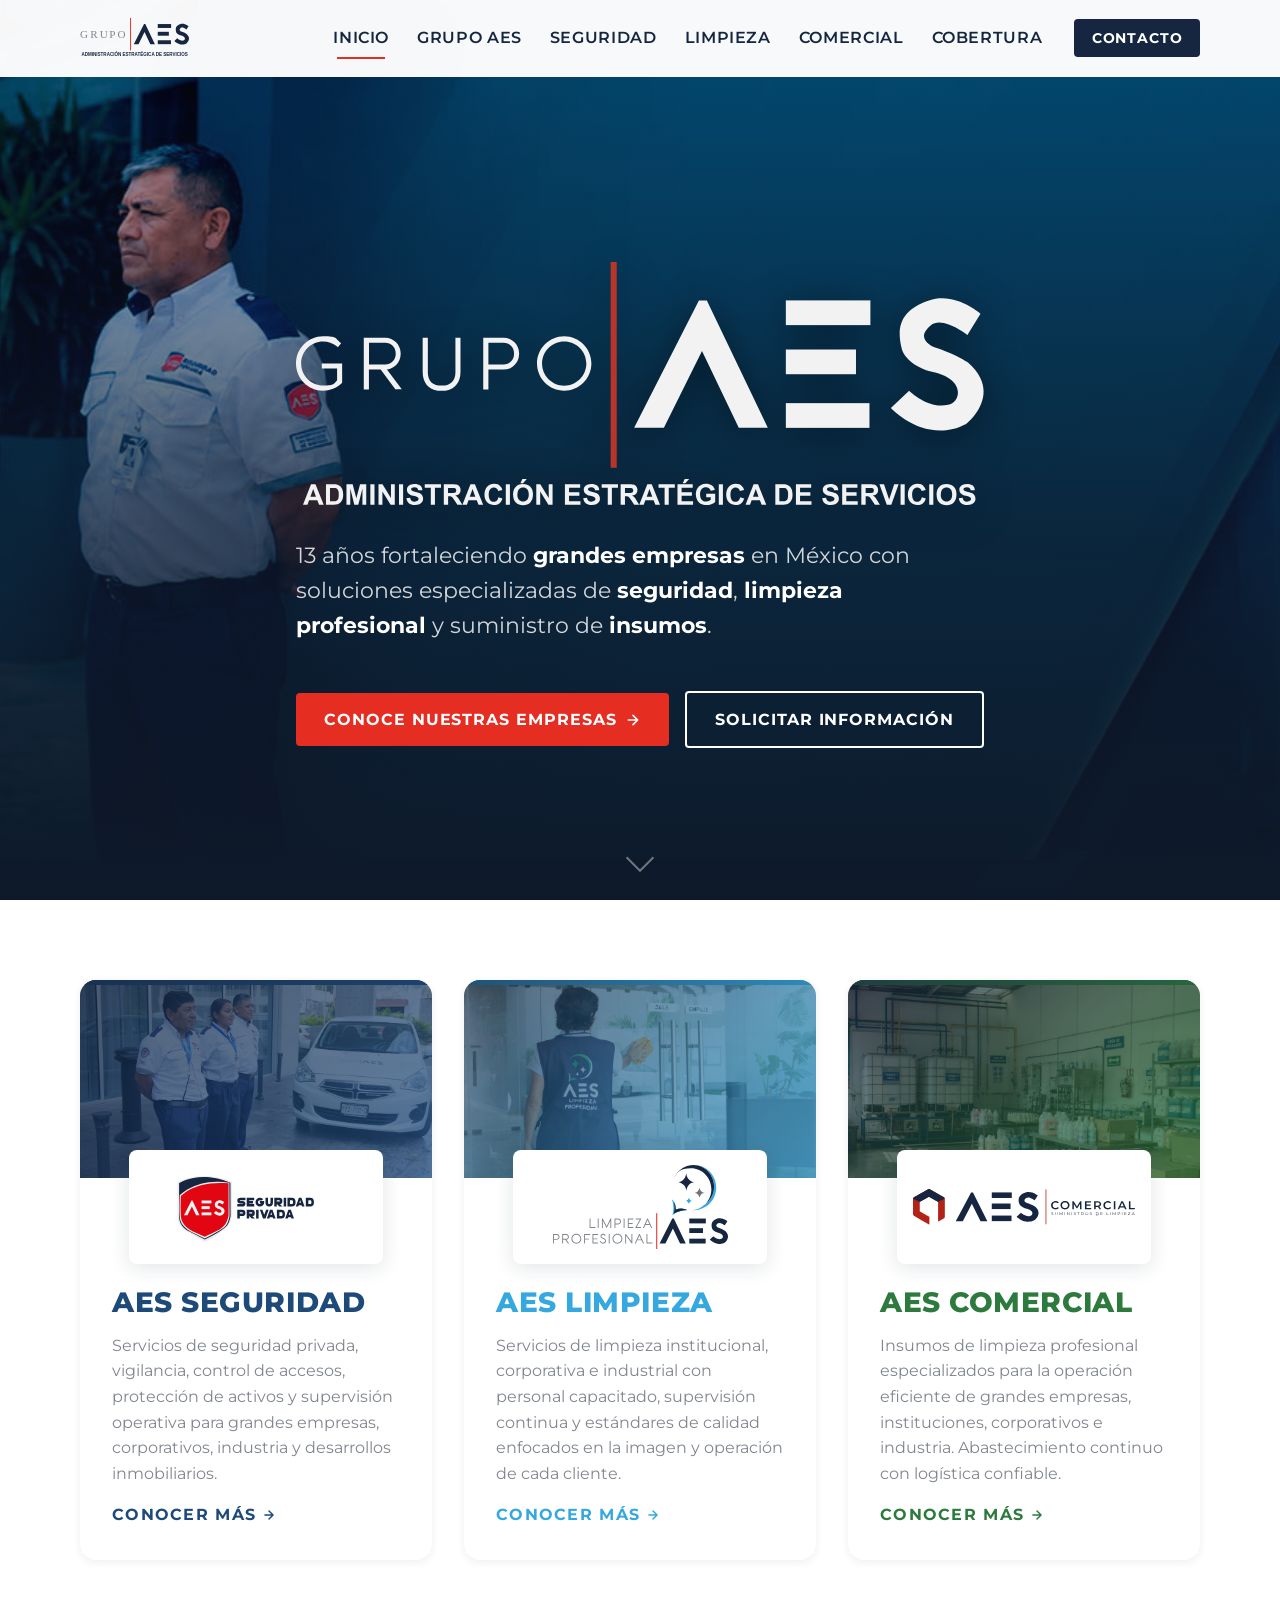
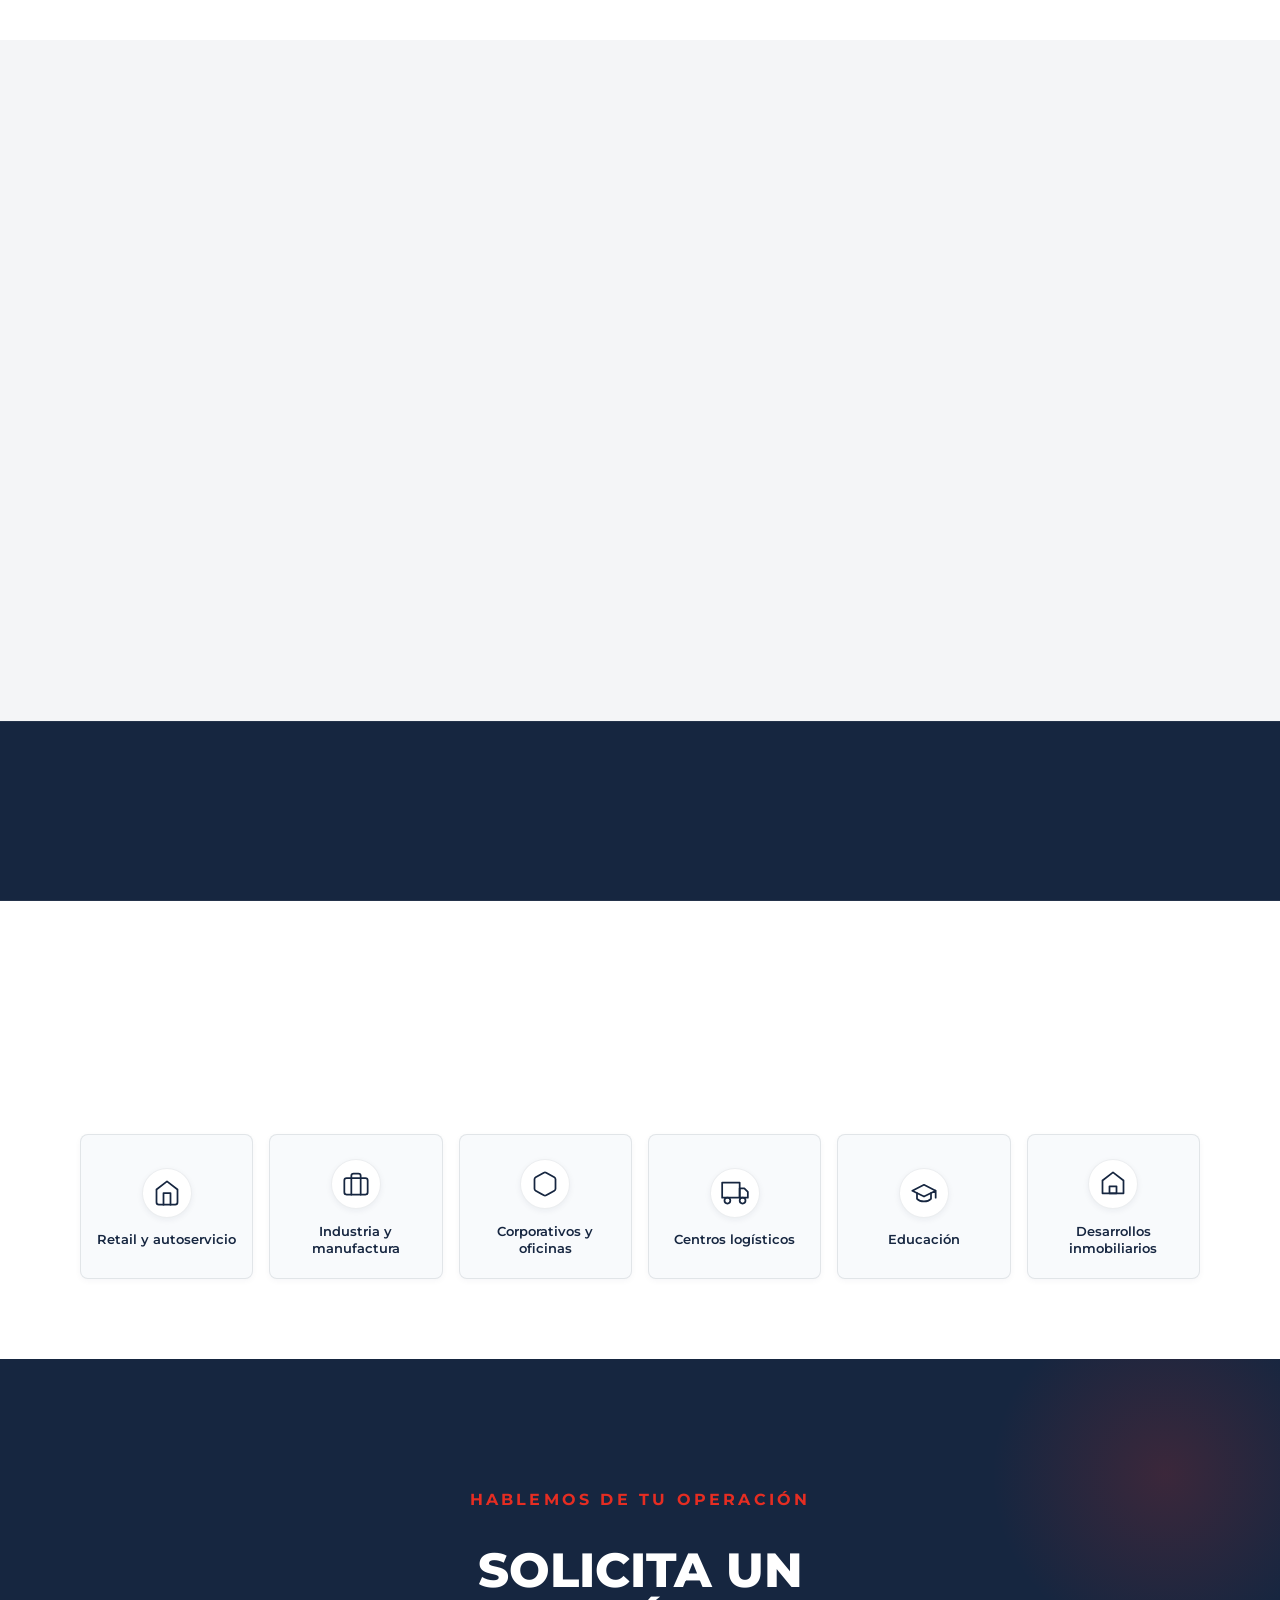
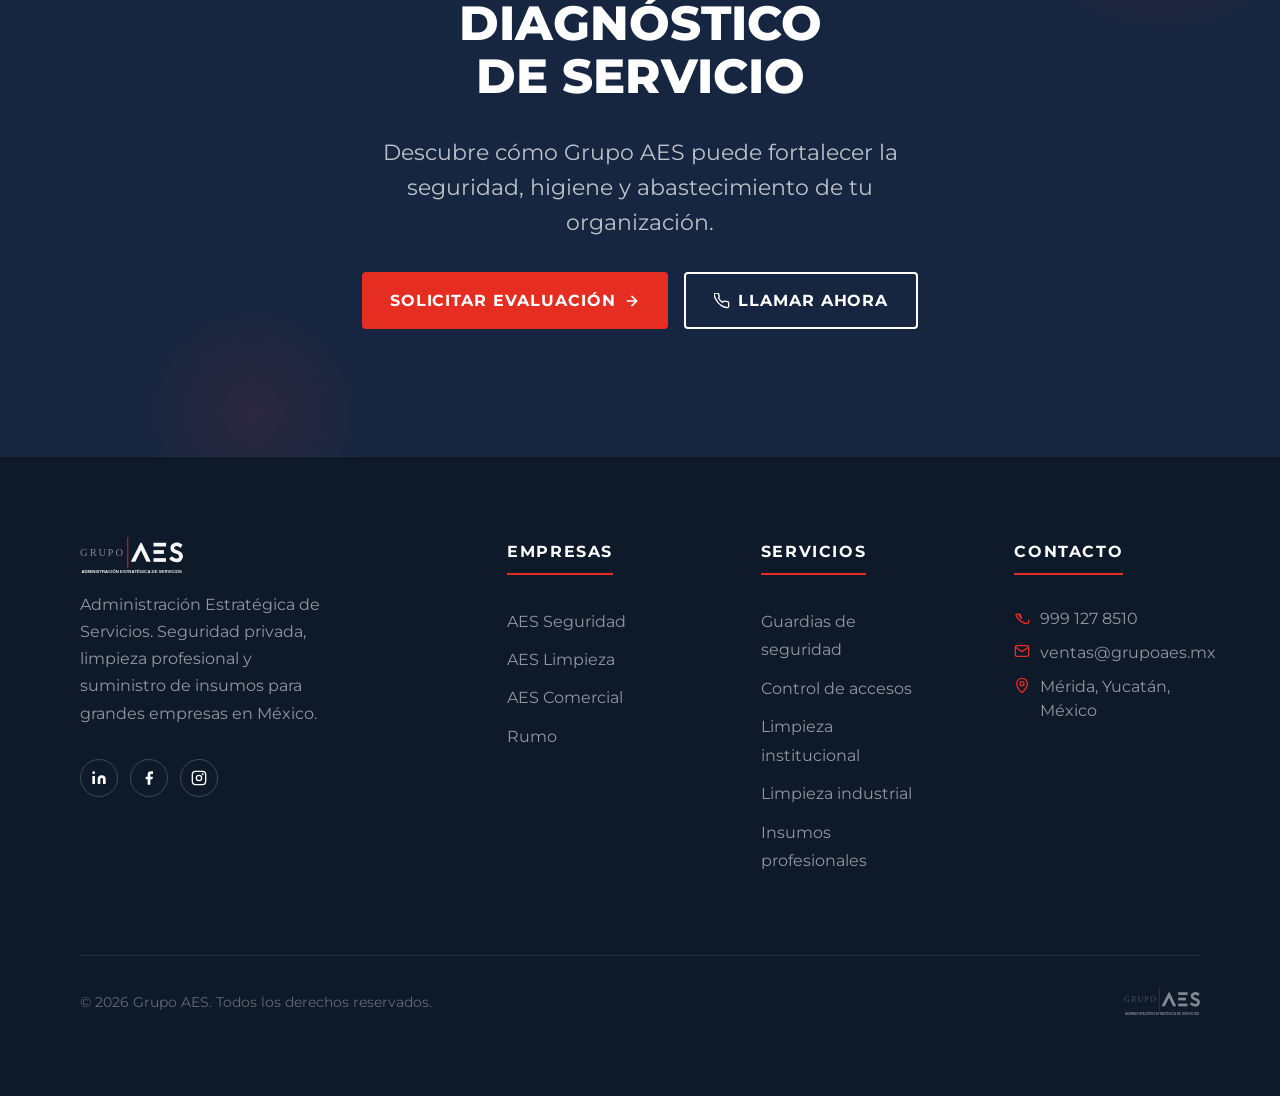
==== commit 07dc28a3: "feat(home): apply 5 official certification logos with optical scaling and balanced layout" ====
--- a/docs/index.html
+++ b/docs/index.html
@@ -334,19 +334,23 @@
       <div class="certificaciones__grid">
 
         <div class="certificacion-item reveal">
-          <img src="assets/logos/cert-imss.svg" alt="Certificación IMSS — Cumplimiento Patronal" class="certificacion-logo" width="180" height="58" loading="lazy">
+          <img src="assets/logos/cert-ssp.svg" alt="Registro SSP — Secretaría de Seguridad Pública" class="certificacion-logo certificacion-logo--emblem" width="141" height="141" loading="lazy">
         </div>
 
         <div class="certificacion-item reveal reveal--delay-1">
-          <img src="assets/logos/cert-ssp.svg" alt="Registro SSP — Seguridad Pública" class="certificacion-logo" width="180" height="58" loading="lazy">
+          <img src="assets/logos/cert-repse.svg" alt="Padrón REPSE STPS — Prestadoras de Servicios Especializados" class="certificacion-logo certificacion-logo--wide" width="278" height="120" loading="lazy">
         </div>
 
         <div class="certificacion-item reveal reveal--delay-2">
-          <img src="assets/logos/cert-repse.svg" alt="Padrón REPSE STPS — Servicios Especializados" class="certificacion-logo" width="180" height="58" loading="lazy">
+          <img src="assets/logos/cert-imss.svg" alt="Cumplimiento Patronal IMSS — Instituto Mexicano del Seguro Social" class="certificacion-logo certificacion-logo--emblem" width="141" height="141" loading="lazy">
         </div>
 
         <div class="certificacion-item reveal reveal--delay-3">
-          <img src="assets/logos/cert-sello-rosa.svg" alt="Distintivo Sello Rosa — Equidad e Inclusión" class="certificacion-logo" width="180" height="58" loading="lazy">
+          <img src="assets/logos/cert-trabajo.svg" alt="Secretaría del Trabajo y Previsión Social — STPS" class="certificacion-logo certificacion-logo--extra-wide" width="364" height="109" loading="lazy">
+        </div>
+
+        <div class="certificacion-item reveal reveal--delay-4">
+          <img src="assets/logos/cert-violeta.svg" alt="Distintivo Código Violeta — Espacios Seguros y Equidad" class="certificacion-logo certificacion-logo--emblem" width="141" height="141" loading="lazy">
         </div>
 
       </div>
--- a/docs/css/styles.css
+++ b/docs/css/styles.css
@@ -1093,7 +1093,7 @@
 
 .certificaciones__grid {
   display: grid;
-  grid-template-columns: repeat(4, 1fr);
+  grid-template-columns: repeat(5, 1fr);
   gap: var(--space-md);
   align-items: center;
   justify-items: center;
@@ -1104,10 +1104,12 @@
   align-items: center;
   justify-content: center;
   width: 100%;
+  height: 100%;
+  min-height: 90px;
   padding: var(--space-xs) var(--space-sm);
   border-right: 1px solid rgba(255, 255, 255, 0.12);
   transition: transform var(--ease-default), opacity var(--ease-default);
-  opacity: 0.88;
+  opacity: 0.9;
 }
 
 .certificacion-item:hover {
@@ -1119,18 +1121,35 @@
   border-right: none;
 }
 
+/* Escala óptica personalizada por anatomía de logotipo */
 .certificacion-logo {
-  max-width: 180px;
-  width: 100%;
+  width: auto;
   height: auto;
-  max-height: 52px;
   object-fit: contain;
   filter: drop-shadow(0 2px 6px rgba(0, 0, 0, 0.25));
   transition: transform var(--ease-default);
 }
 
 .certificacion-item:hover .certificacion-logo {
-  transform: scale(1.05);
+  transform: scale(1.06);
+}
+
+/* Logotipos cuadrados / escudo (SSP, IMSS, Código Violeta) -> mayor altura para nitidez y legibilidad */
+.certificacion-logo--emblem {
+  max-height: 72px;
+  max-width: 82px;
+}
+
+/* Logotipos horizontales (REPSE) */
+.certificacion-logo--wide {
+  max-height: 52px;
+  max-width: 155px;
+}
+
+/* Logotipos extra anchos con textos tipográficos largos (STPS) */
+.certificacion-logo--extra-wide {
+  max-height: 48px;
+  max-width: 185px;
 }
 
 
@@ -2068,22 +2087,32 @@
   }
 
   .certificaciones__grid {
-    grid-template-columns: repeat(2, 1fr);
+    grid-template-columns: repeat(3, 1fr);
     gap: var(--space-sm);
   }
 
-  .certificacion-item:nth-child(2) {
+  .certificacion-item {
     border-right: none;
-  }
-
-  .certificacion-item:nth-child(3),
-  .certificacion-item:nth-child(4) {
-    border-top: 1px solid rgba(255, 255, 255, 0.12);
-    padding-top: var(--space-sm);
-  }
-
-  .certificacion-item:nth-child(4) {
-    border-right: none;
+    border: 1px solid rgba(255, 255, 255, 0.08);
+    background: rgba(255, 255, 255, 0.03);
+    border-radius: var(--radius-sm);
+    padding: var(--space-sm);
+    min-height: 80px;
+  }
+
+  .certificacion-logo--emblem {
+    max-height: 60px;
+    max-width: 72px;
+  }
+
+  .certificacion-logo--wide {
+    max-height: 44px;
+    max-width: 135px;
+  }
+
+  .certificacion-logo--extra-wide {
+    max-height: 40px;
+    max-width: 160px;
   }
 
   .industrias__grid {
@@ -2182,9 +2211,26 @@
     gap: var(--space-xs);
   }
 
-  .certificacion-logo {
-    max-width: 135px;
-    max-height: 42px;
+  .certificacion-item:nth-child(5) {
+    grid-column: 1 / -1;
+    max-width: 220px;
+    justify-self: center;
+    width: 100%;
+  }
+
+  .certificacion-logo--emblem {
+    max-height: 52px;
+    max-width: 65px;
+  }
+
+  .certificacion-logo--wide {
+    max-height: 38px;
+    max-width: 120px;
+  }
+
+  .certificacion-logo--extra-wide {
+    max-height: 34px;
+    max-width: 140px;
   }
 
   .footer-grid {
@@ -2349,6 +2395,301 @@
   transition: fill var(--ease-default);
 }
 
+/* ============================================================
+   CAPACIDAD OPERATIVA (Páginas de servicio)
+   ============================================================ */
+.capacidad-operativa {
+  background-color: var(--color-light);
+  padding-block: var(--space-xl);
+}
+
+.capacidad-operativa__header {
+  text-align: center;
+  max-width: 680px;
+  margin-inline: auto;
+  margin-bottom: var(--space-xl);
+}
+
+.capacidad-operativa__subtitle {
+  font-size: var(--text-md);
+  color: var(--color-navy);
+  font-weight: 500;
+  margin-top: 0.35rem;
+  margin-bottom: var(--space-xs);
+}
+
+/* 1. Grid de Pilares Operativos (6 Tarjetas) */
+.capacidad-operativa__pillars-grid {
+  display: grid;
+  grid-template-columns: repeat(3, 1fr);
+  gap: var(--space-md);
+}
+
+.capacidad-pillar-card {
+  background-color: var(--color-white);
+  border: 1px solid #e2e8f0;
+  border-radius: var(--radius-md);
+  padding: 1.35rem 1.25rem;
+  display: flex;
+  align-items: center;
+  gap: 1rem;
+  position: relative;
+  overflow: hidden;
+  box-shadow: 0 2px 8px rgba(22, 38, 64, 0.04);
+  transition: transform var(--ease-default), box-shadow var(--ease-default), border-color var(--ease-default);
+}
+
+.capacidad-pillar-card::before {
+  content: '';
+  position: absolute;
+  left: 0;
+  top: 0;
+  bottom: 0;
+  width: 4px;
+  background-color: var(--color-seguridad);
+  transform: scaleY(0);
+  transform-origin: bottom;
+  transition: transform var(--ease-default);
+}
+
+.capacidad-pillar-card:hover {
+  transform: translateY(-3px);
+  box-shadow: 0 10px 24px rgba(22, 38, 64, 0.08);
+  border-color: #cbd5e1;
+}
+
+.capacidad-pillar-card:hover::before {
+  transform: scaleY(1);
+}
+
+.capacidad-pillar-card__icon {
+  width: 46px;
+  height: 46px;
+  border-radius: var(--radius-sm);
+  background-color: rgba(30, 74, 122, 0.08);
+  color: var(--color-seguridad);
+  display: flex;
+  align-items: center;
+  justify-content: center;
+  flex-shrink: 0;
+  transition: background-color var(--ease-default), color var(--ease-default);
+}
+
+.capacidad-pillar-card:hover .capacidad-pillar-card__icon {
+  background-color: var(--color-seguridad);
+  color: var(--color-white);
+}
+
+.capacidad-pillar-card__icon svg {
+  width: 22px;
+  height: 22px;
+}
+
+.capacidad-pillar-card__title {
+  font-family: var(--font-heading);
+  font-size: 0.95rem;
+  font-weight: 700;
+  text-transform: uppercase;
+  color: var(--color-navy);
+  letter-spacing: 0.02em;
+  line-height: 1.3;
+  margin: 0;
+}
+
+/* 2. Panel Ejecutivo de Presencia y Cobertura Territorial */
+.capacidad-cobertura {
+  background-color: var(--color-navy);
+  border-radius: var(--radius-lg);
+  padding: 2.5rem;
+  margin-top: var(--space-xl);
+  color: var(--color-white);
+  box-shadow: 0 20px 40px rgba(22, 38, 64, 0.14);
+  position: relative;
+  overflow: hidden;
+}
+
+.capacidad-cobertura::after {
+  content: '';
+  position: absolute;
+  top: 0;
+  right: 0;
+  width: 300px;
+  height: 100%;
+  background: radial-gradient(circle at 100% 0%, rgba(30, 74, 122, 0.35) 0%, transparent 70%);
+  pointer-events: none;
+}
+
+.capacidad-cobertura__header {
+  display: flex;
+  justify-content: space-between;
+  align-items: center;
+  gap: var(--space-md);
+  padding-bottom: 1.75rem;
+  border-bottom: 1px solid rgba(255, 255, 255, 0.12);
+  margin-bottom: 1.75rem;
+  position: relative;
+  z-index: 1;
+}
+
+.capacidad-cobertura__title-wrap {
+  display: flex;
+  align-items: center;
+  gap: 1rem;
+}
+
+.capacidad-cobertura__icon {
+  width: 48px;
+  height: 48px;
+  border-radius: var(--radius-sm);
+  background: rgba(255, 255, 255, 0.1);
+  color: var(--color-white);
+  display: flex;
+  align-items: center;
+  justify-content: center;
+  flex-shrink: 0;
+}
+
+.capacidad-cobertura__icon svg {
+  width: 24px;
+  height: 24px;
+}
+
+.capacidad-cobertura__title {
+  font-family: var(--font-heading);
+  font-size: 1.25rem;
+  font-weight: 800;
+  text-transform: uppercase;
+  letter-spacing: 0.02em;
+  color: var(--color-white);
+  margin: 0 0 0.25rem;
+}
+
+.capacidad-cobertura__desc {
+  font-size: var(--text-xs);
+  color: #94a3b8;
+  margin: 0;
+}
+
+/* Tarjeta Destacada Matriz */
+.capacidad-matriz-card {
+  background: rgba(255, 255, 255, 0.08);
+  border: 1px solid rgba(255, 255, 255, 0.2);
+  backdrop-filter: blur(8px);
+  -webkit-backdrop-filter: blur(8px);
+  padding: 0.75rem 1.25rem;
+  border-radius: var(--radius-md);
+  display: flex;
+  align-items: center;
+  gap: 0.85rem;
+  flex-shrink: 0;
+}
+
+.capacidad-matriz-card__ping {
+  width: 10px;
+  height: 10px;
+  border-radius: 50%;
+  background-color: var(--color-red);
+  box-shadow: 0 0 0 4px rgba(229, 57, 53, 0.3);
+  display: inline-block;
+  flex-shrink: 0;
+}
+
+.capacidad-matriz-card__label {
+  display: block;
+  font-size: 0.68rem;
+  font-weight: 700;
+  text-transform: uppercase;
+  letter-spacing: 0.08em;
+  color: #ef4444;
+  line-height: 1;
+  margin-bottom: 2px;
+}
+
+.capacidad-matriz-card__city {
+  font-size: 0.95rem;
+  font-weight: 800;
+  color: var(--color-white);
+  letter-spacing: 0.01em;
+}
+
+/* Grid de Ciudades */
+.capacidad-ciudades__grid {
+  display: grid;
+  grid-template-columns: repeat(7, 1fr);
+  gap: 0.65rem;
+  position: relative;
+  z-index: 1;
+}
+
+.ciudad-item {
+  display: flex;
+  align-items: center;
+  gap: 0.5rem;
+  padding: 0.6rem 0.75rem;
+  background: rgba(255, 255, 255, 0.05);
+  border: 1px solid rgba(255, 255, 255, 0.1);
+  border-radius: var(--radius-sm);
+  transition: all var(--ease-default);
+}
+
+.ciudad-item:hover {
+  background: rgba(255, 255, 255, 0.14);
+  border-color: rgba(255, 255, 255, 0.35);
+  transform: translateY(-2px);
+}
+
+.ciudad-item__dot {
+  width: 5px;
+  height: 5px;
+  border-radius: 50%;
+  background-color: #38bdf8;
+  flex-shrink: 0;
+}
+
+.ciudad-item__name {
+  font-size: 0.82rem;
+  font-weight: 600;
+  color: #f1f5f9;
+  white-space: nowrap;
+  overflow: hidden;
+  text-overflow: ellipsis;
+}
+
+@media (max-width: 1199px) {
+  .capacidad-ciudades__grid {
+    grid-template-columns: repeat(4, 1fr);
+  }
+}
+
+@media (max-width: 991px) {
+  .capacidad-operativa__pillars-grid {
+    grid-template-columns: repeat(2, 1fr);
+  }
+
+  .capacidad-cobertura__header {
+    flex-direction: column;
+    align-items: flex-start;
+  }
+
+  .capacidad-ciudades__grid {
+    grid-template-columns: repeat(3, 1fr);
+  }
+}
+
+@media (max-width: 575px) {
+  .capacidad-operativa__pillars-grid {
+    grid-template-columns: 1fr;
+  }
+
+  .capacidad-cobertura {
+    padding: 1.5rem;
+  }
+
+  .capacidad-ciudades__grid {
+    grid-template-columns: repeat(2, 1fr);
+  }
+}
+
 .map-state--active {
   fill: var(--color-seguridad);
 }
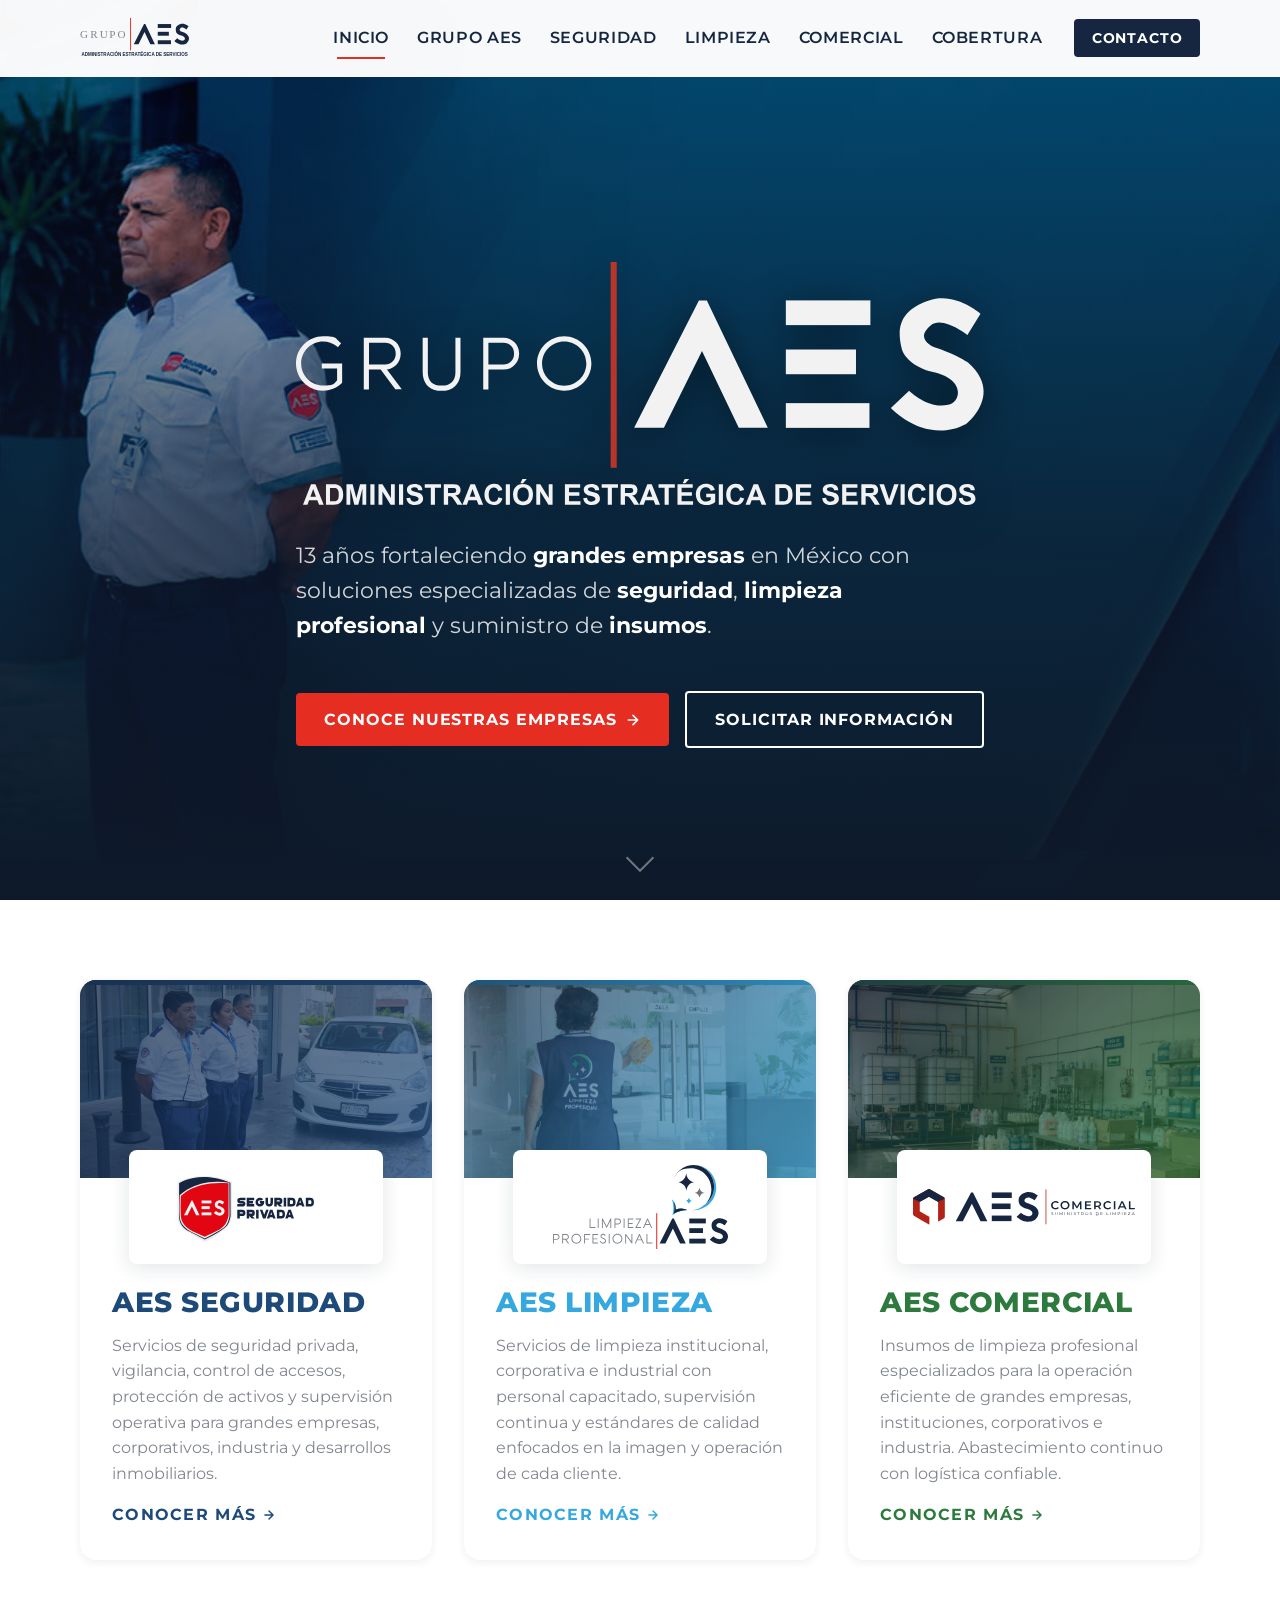
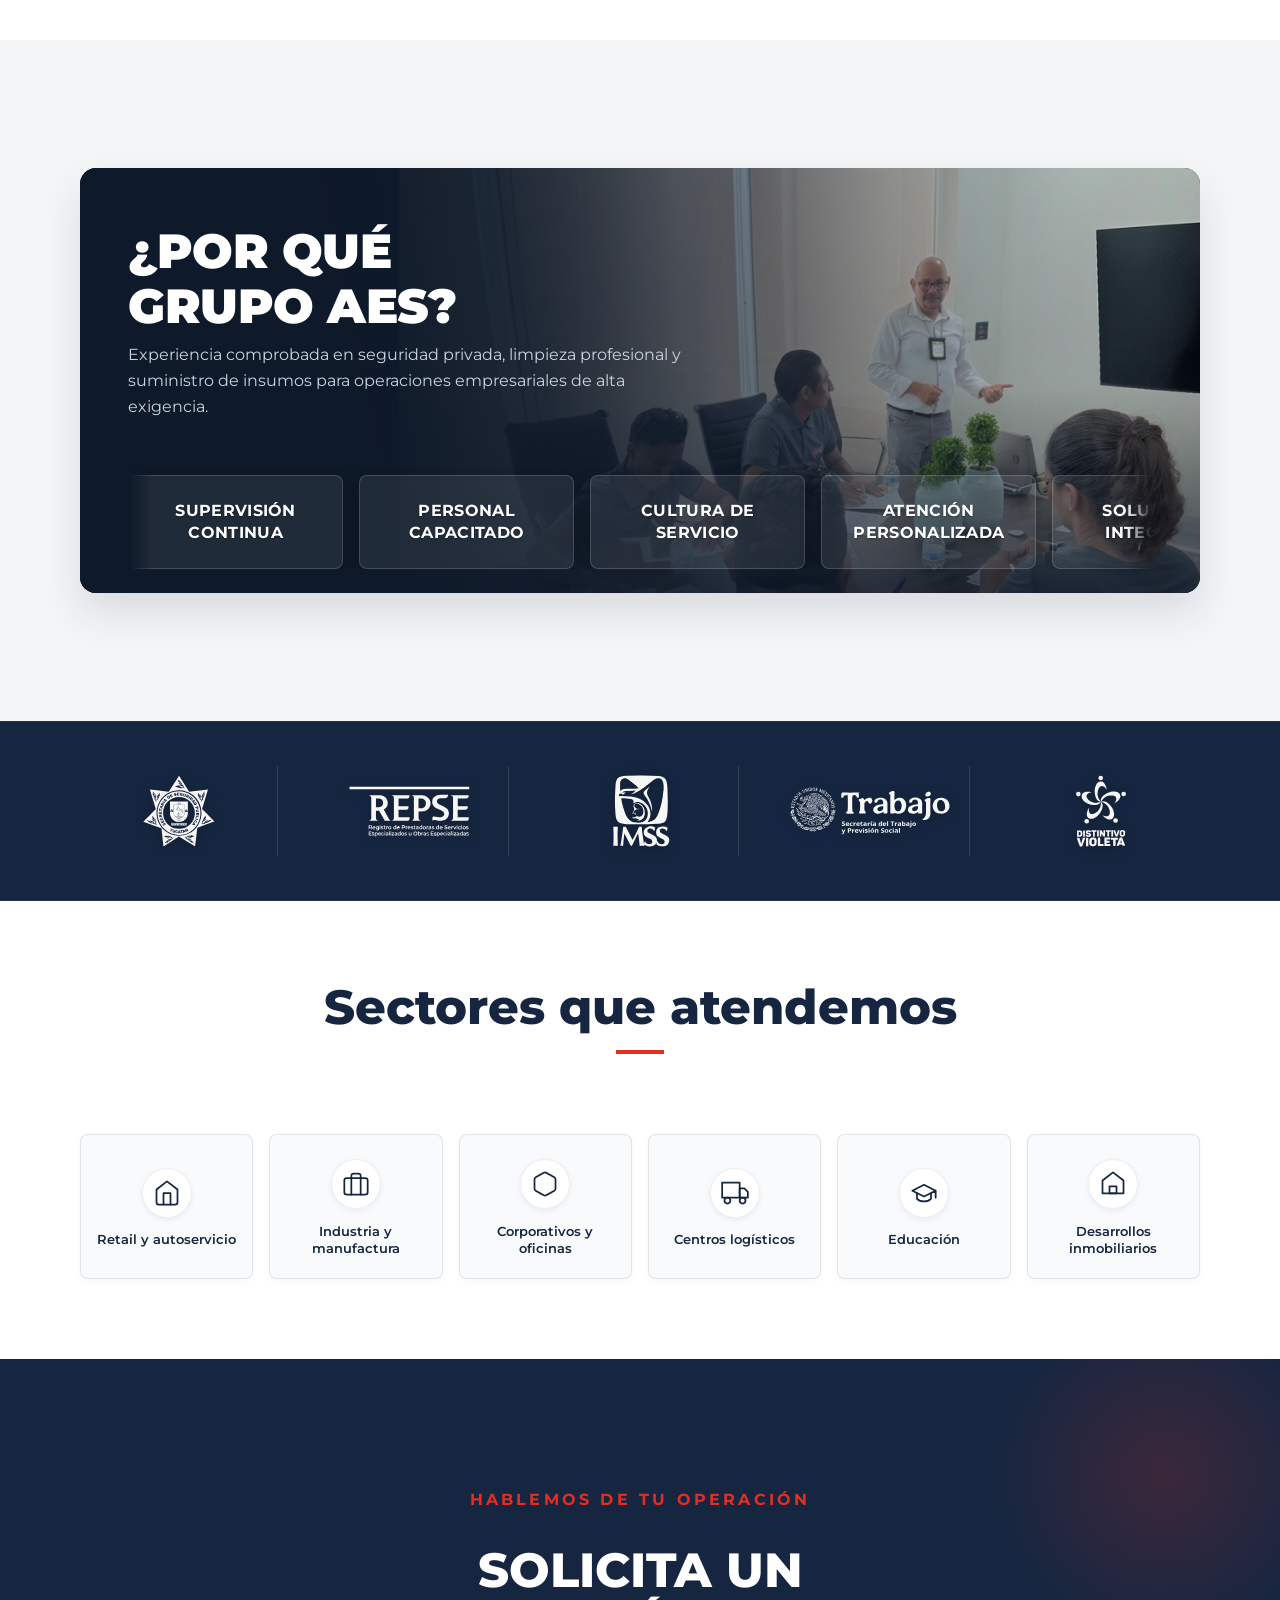
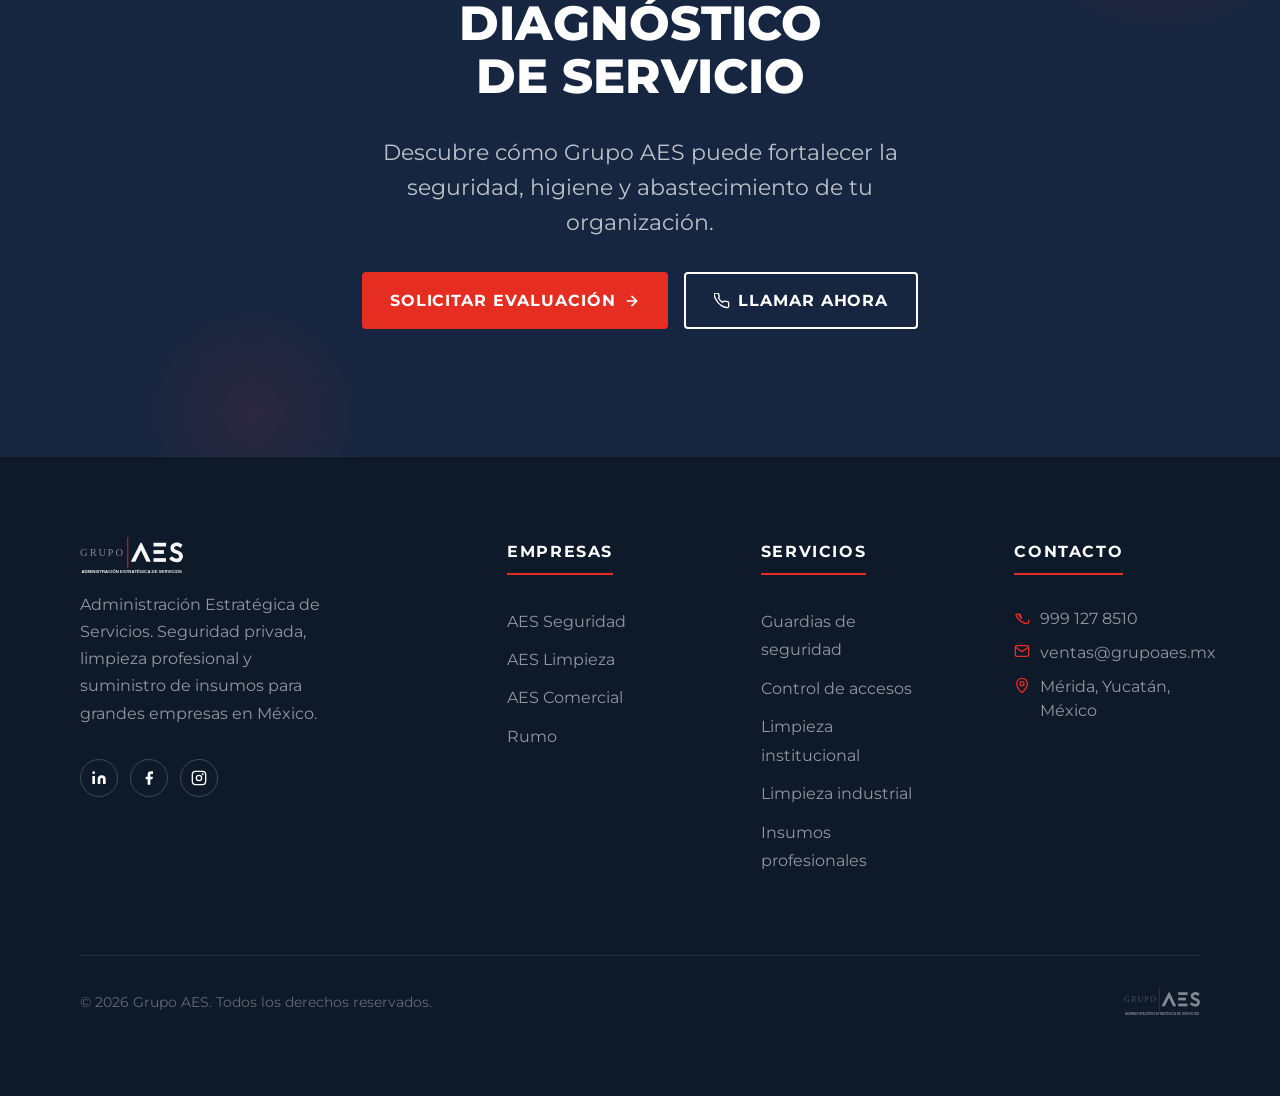
==== commit 21742ebf: "feat(pages): refine limpieza and comercial pages based on official brochures and seguridad reference" ====
--- a/docs/index.html
+++ b/docs/index.html
@@ -598,10 +598,10 @@
         <div class="footer-col">
           <h3 class="footer-col__title">Empresas</h3>
           <ul class="footer-col__links">
-            <li><a class="footer-col__link" href="#">AES Seguridad</a></li>
-            <li><a class="footer-col__link" href="#">AES Limpieza</a></li>
-            <li><a class="footer-col__link" href="#">AES Comercial</a></li>
-            <li><a class="footer-col__link" href="#">Rumo</a></li>
+            <li><a class="footer-col__link" href="seguridad.html">AES Seguridad</a></li>
+            <li><a class="footer-col__link" href="limpieza.html">AES Limpieza</a></li>
+            <li><a class="footer-col__link" href="comercial.html">AES Comercial</a></li>
+            <li><a class="footer-col__link" href="comercial.html#rumo">Rumo</a></li>
           </ul>
         </div>
 
@@ -609,11 +609,11 @@
         <div class="footer-col">
           <h3 class="footer-col__title">Servicios</h3>
           <ul class="footer-col__links">
-            <li><a class="footer-col__link" href="#">Guardias de seguridad</a></li>
-            <li><a class="footer-col__link" href="#">Control de accesos</a></li>
-            <li><a class="footer-col__link" href="#">Limpieza institucional</a></li>
-            <li><a class="footer-col__link" href="#">Limpieza industrial</a></li>
-            <li><a class="footer-col__link" href="#">Insumos profesionales</a></li>
+            <li><a class="footer-col__link" href="seguridad.html#servicios">Guardias de seguridad</a></li>
+            <li><a class="footer-col__link" href="seguridad.html#servicios">Control de accesos</a></li>
+            <li><a class="footer-col__link" href="limpieza.html#servicios">Limpieza institucional</a></li>
+            <li><a class="footer-col__link" href="limpieza.html#servicios">Limpieza industrial</a></li>
+            <li><a class="footer-col__link" href="comercial.html#servicios">Insumos profesionales</a></li>
           </ul>
         </div>
 
--- a/docs/css/styles.css
+++ b/docs/css/styles.css
@@ -2612,11 +2612,11 @@
   letter-spacing: 0.01em;
 }
 
-/* Grid de Ciudades */
+/* Grid de Ciudades — Listado sobrio (sin fondo ni bordes de botón) */
 .capacidad-ciudades__grid {
   display: grid;
-  grid-template-columns: repeat(7, 1fr);
-  gap: 0.65rem;
+  grid-template-columns: repeat(4, 1fr);
+  gap: 0.85rem 1.5rem;
   position: relative;
   z-index: 1;
 }
@@ -2624,40 +2624,48 @@
 .ciudad-item {
   display: flex;
   align-items: center;
-  gap: 0.5rem;
-  padding: 0.6rem 0.75rem;
-  background: rgba(255, 255, 255, 0.05);
-  border: 1px solid rgba(255, 255, 255, 0.1);
-  border-radius: var(--radius-sm);
-  transition: all var(--ease-default);
-}
-
-.ciudad-item:hover {
-  background: rgba(255, 255, 255, 0.14);
-  border-color: rgba(255, 255, 255, 0.35);
-  transform: translateY(-2px);
+  gap: 0.65rem;
+  padding: 0.2rem 0;
+  background: transparent;
+  border: none;
+  transition: opacity var(--ease-default);
 }
 
 .ciudad-item__dot {
-  width: 5px;
-  height: 5px;
+  width: 6px;
+  height: 6px;
   border-radius: 50%;
   background-color: #38bdf8;
+  box-shadow: 0 0 6px rgba(56, 189, 248, 0.5);
   flex-shrink: 0;
+  transition: transform var(--ease-default), background-color var(--ease-default);
 }
 
 .ciudad-item__name {
-  font-size: 0.82rem;
-  font-weight: 600;
-  color: #f1f5f9;
+  font-size: 0.92rem;
+  font-weight: 500;
+  color: #e2e8f0;
+  letter-spacing: 0.01em;
   white-space: nowrap;
   overflow: hidden;
   text-overflow: ellipsis;
+  transition: color var(--ease-default), font-weight var(--ease-default);
+}
+
+.ciudad-item:hover .ciudad-item__name {
+  color: var(--color-white);
+  font-weight: 600;
+}
+
+.ciudad-item:hover .ciudad-item__dot {
+  transform: scale(1.35);
+  background-color: #7dd3fc;
 }
 
 @media (max-width: 1199px) {
   .capacidad-ciudades__grid {
     grid-template-columns: repeat(4, 1fr);
+    gap: 0.75rem 1.25rem;
   }
 }
 
@@ -2673,6 +2681,7 @@
 
   .capacidad-ciudades__grid {
     grid-template-columns: repeat(3, 1fr);
+    gap: 0.75rem 1rem;
   }
 }
 
@@ -2687,6 +2696,7 @@
 
   .capacidad-ciudades__grid {
     grid-template-columns: repeat(2, 1fr);
+    gap: 0.65rem 0.75rem;
   }
 }
 
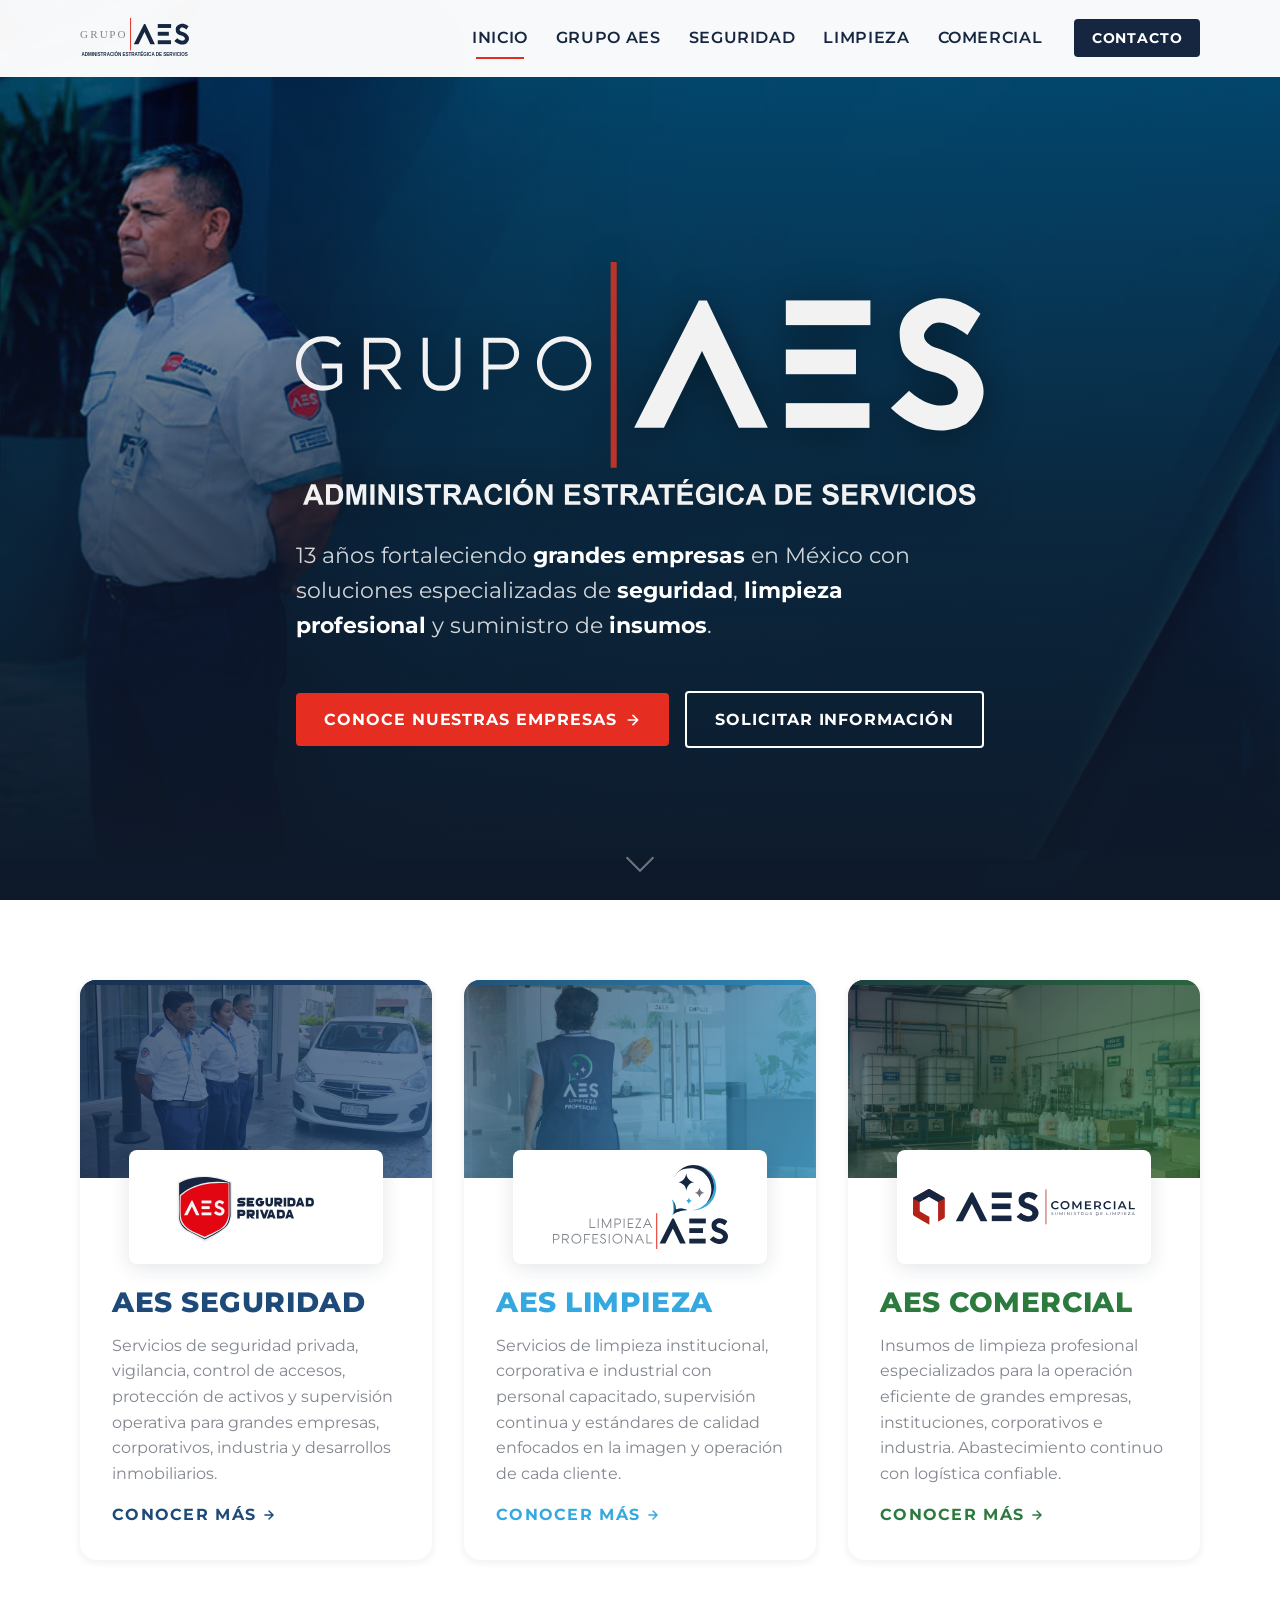
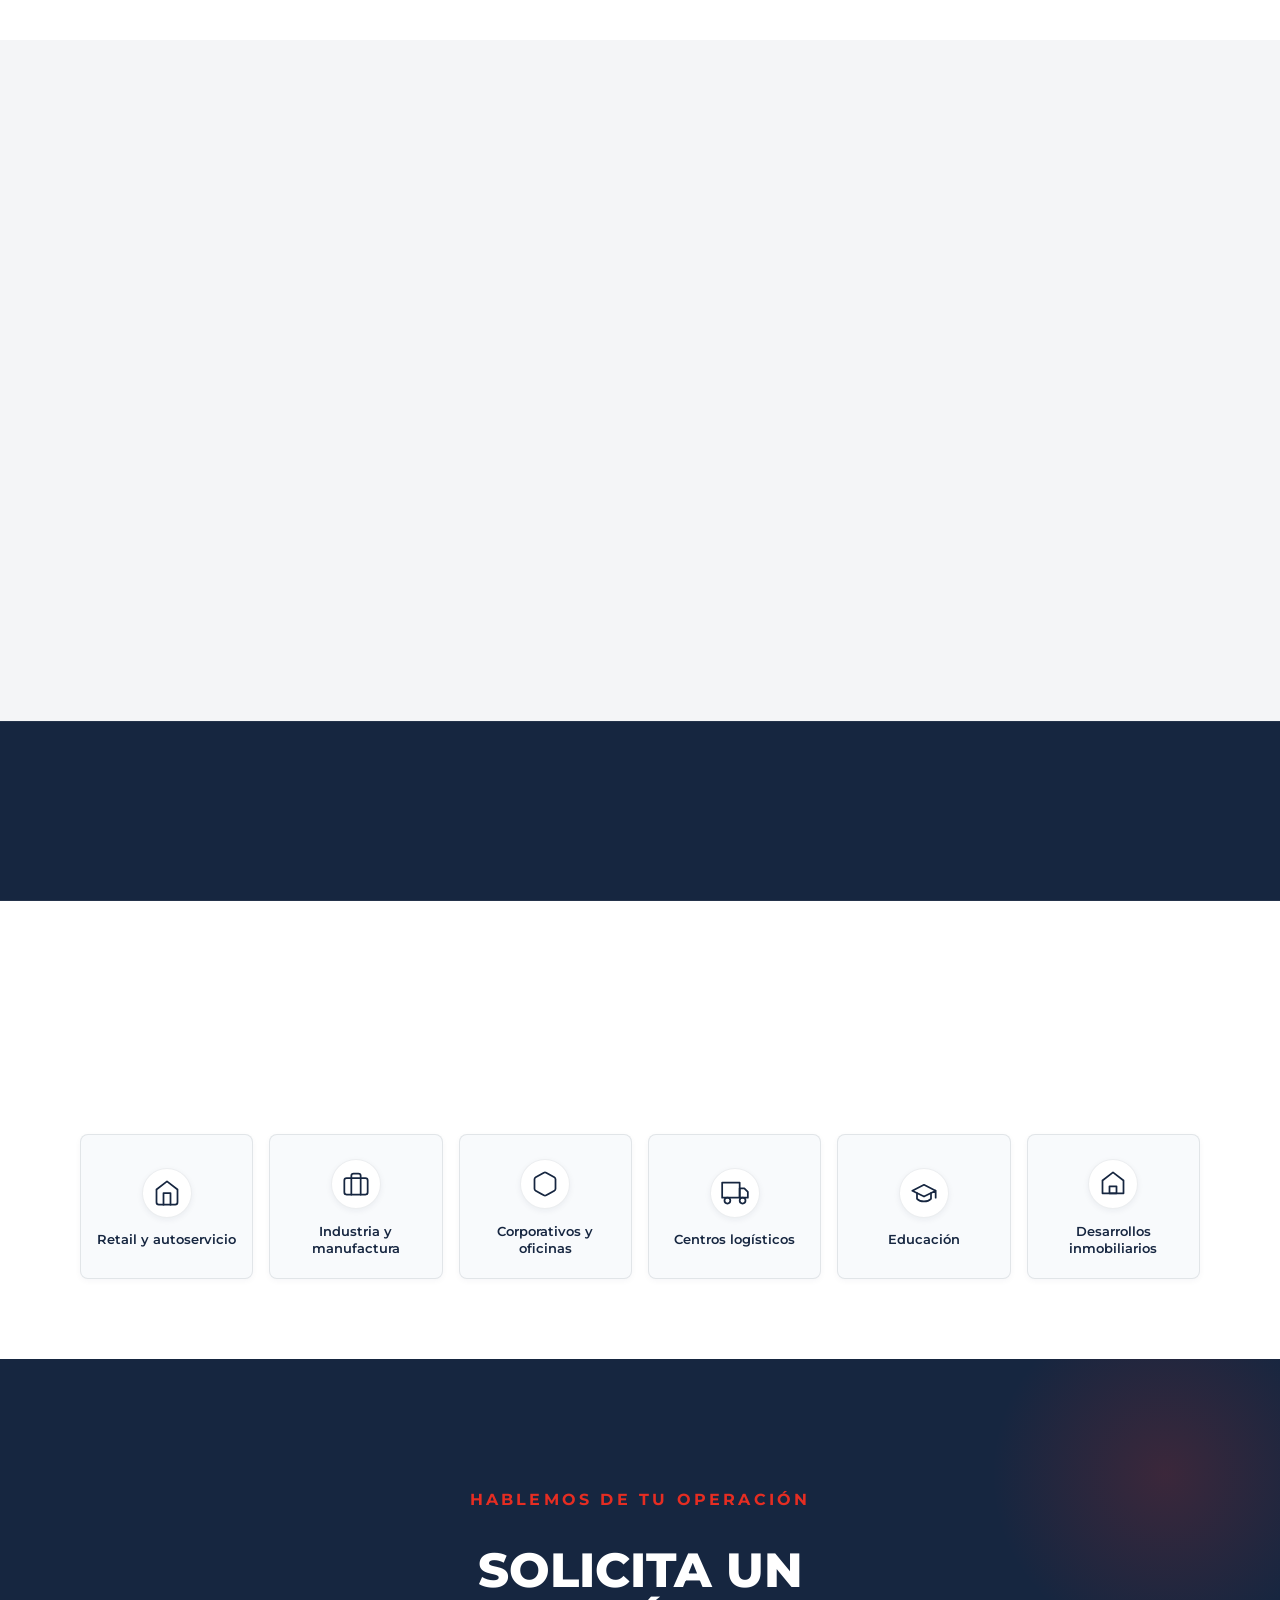
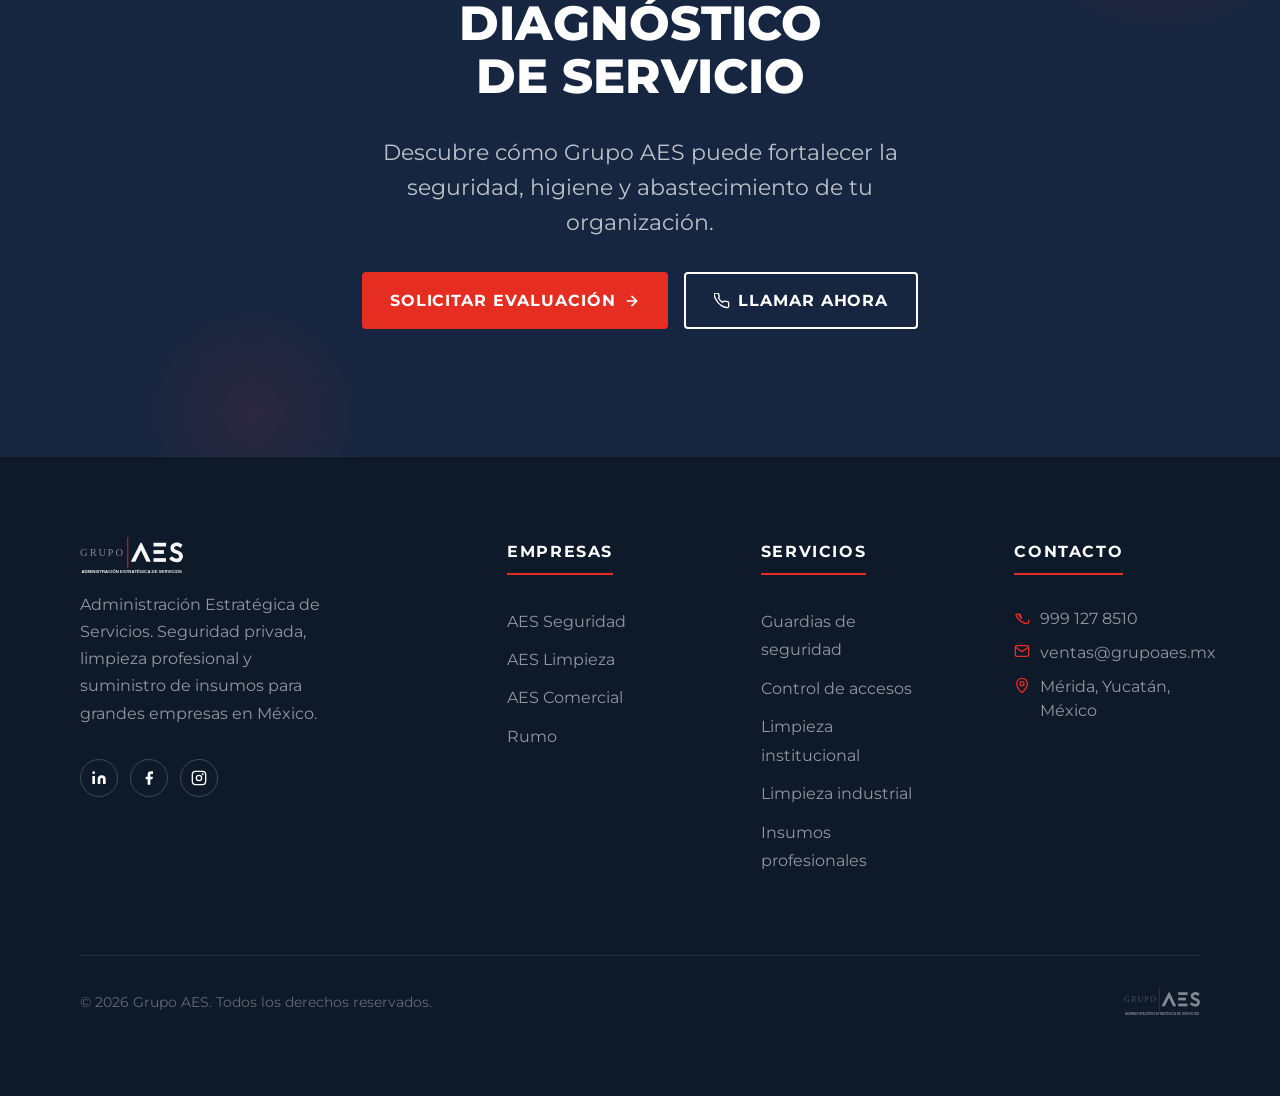
==== commit 8e81abf1: "fix(nav): remove Cobertura link from navbar in index.html" ====
--- a/docs/index.html
+++ b/docs/index.html
@@ -74,7 +74,6 @@
           <a class="nav-link" href="seguridad.html">Seguridad</a>
           <a class="nav-link" href="limpieza.html">Limpieza</a>
           <a class="nav-link" href="comercial.html">Comercial</a>
-          <a class="nav-link" href="#industrias">Cobertura</a>
           <a class="nav-cta" href="#contacto">Contacto</a>
         </nav>
 
